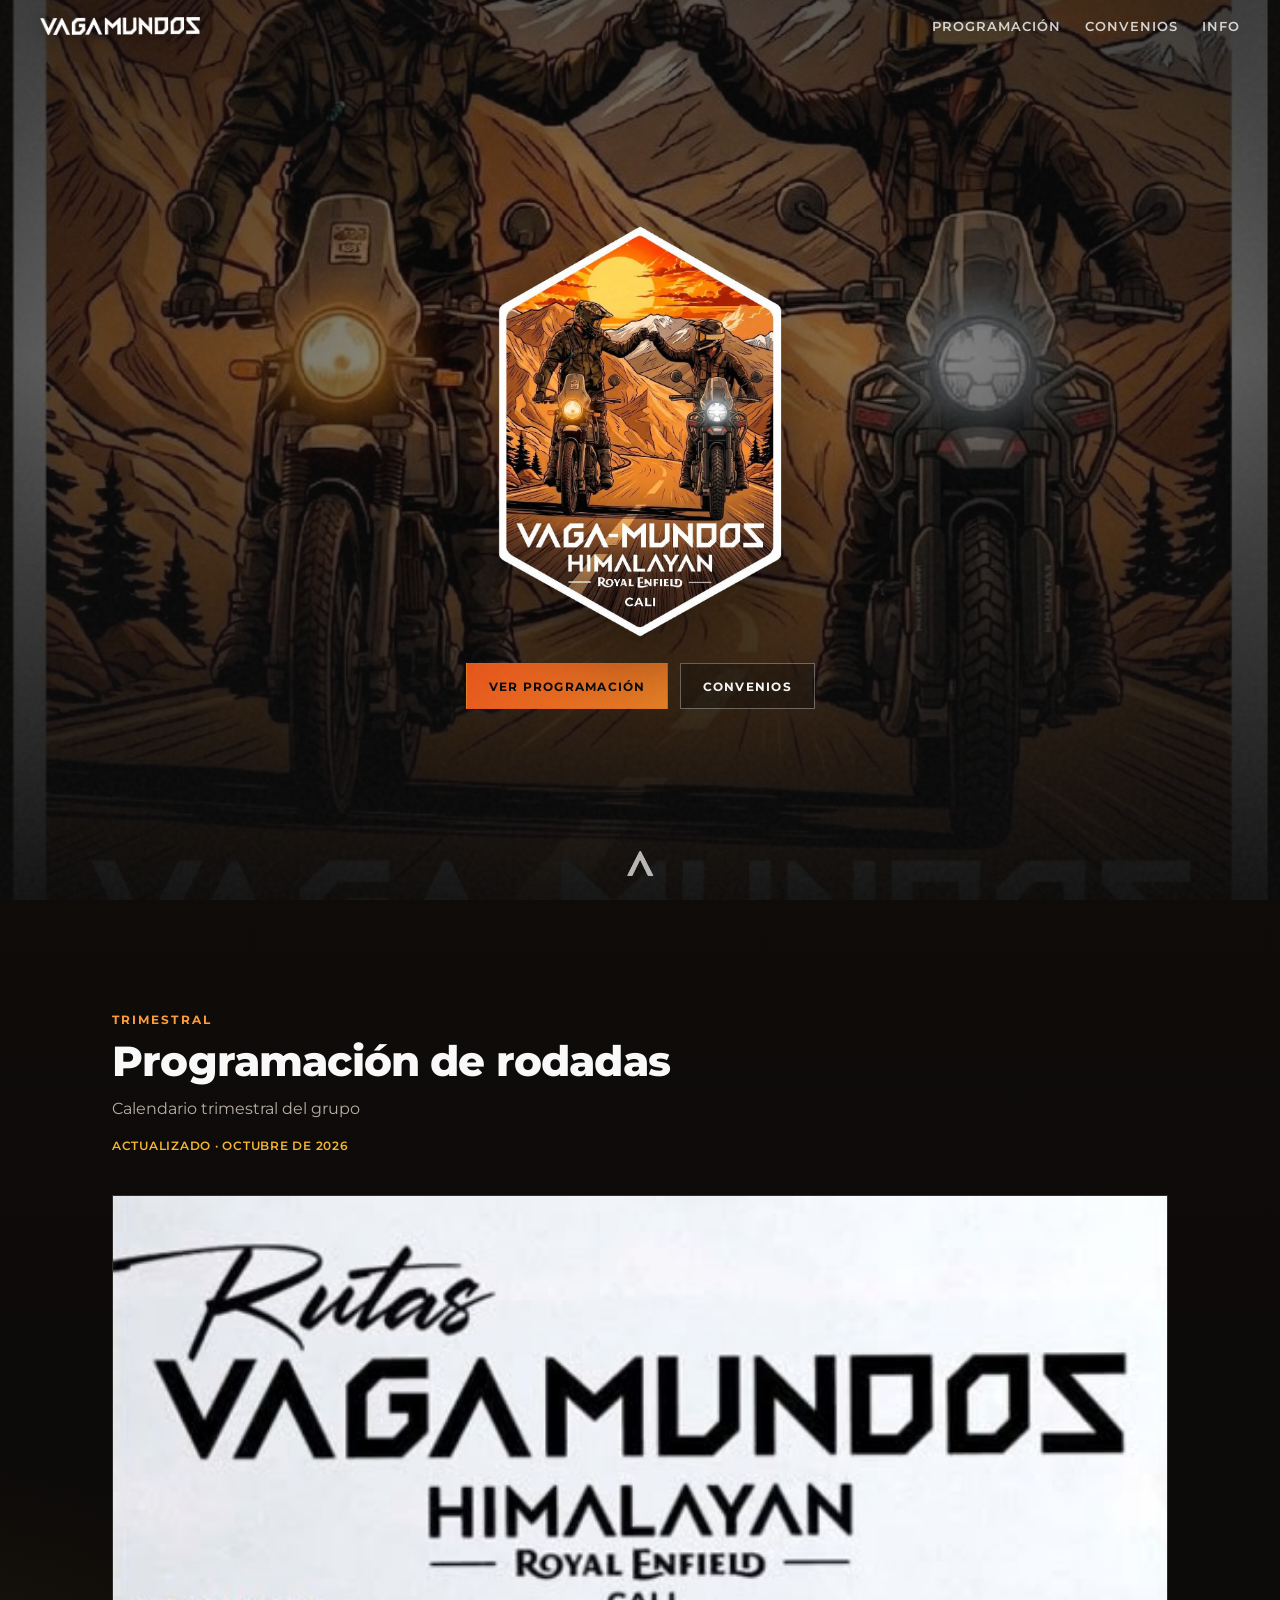
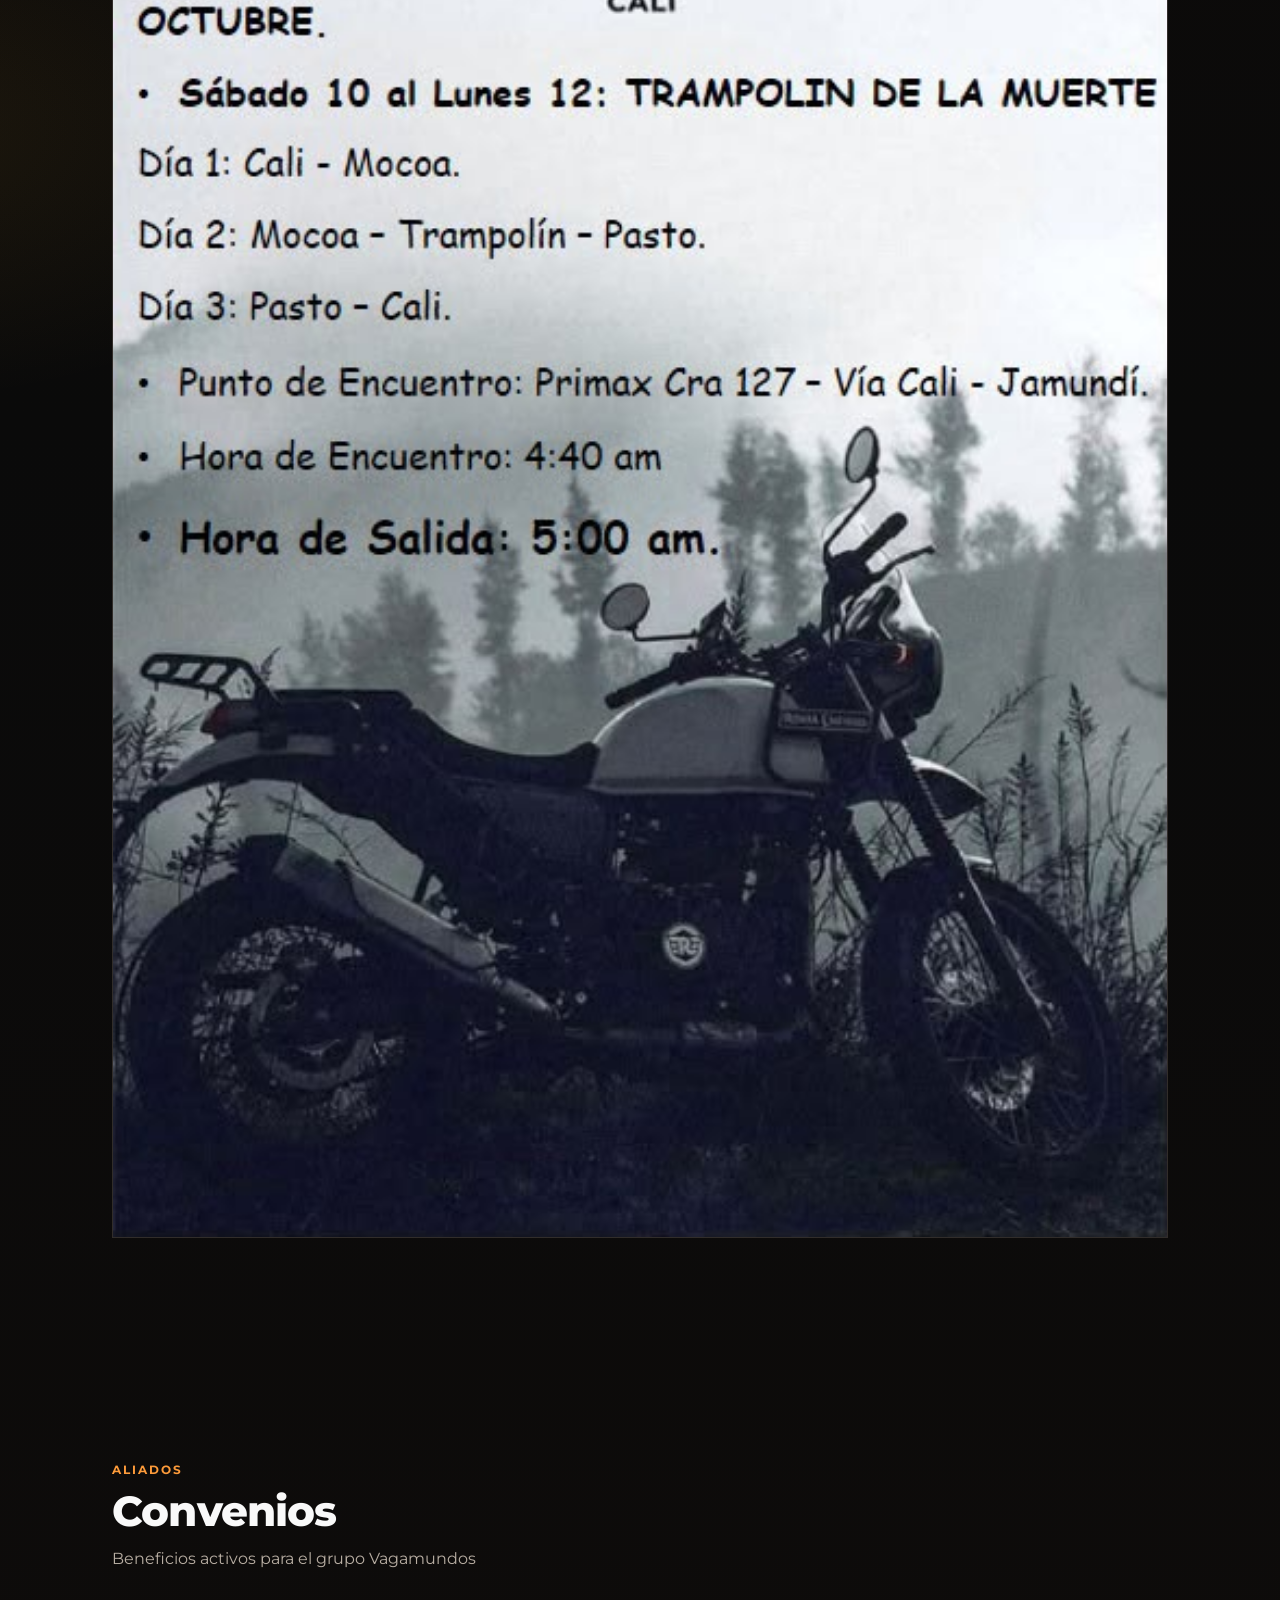
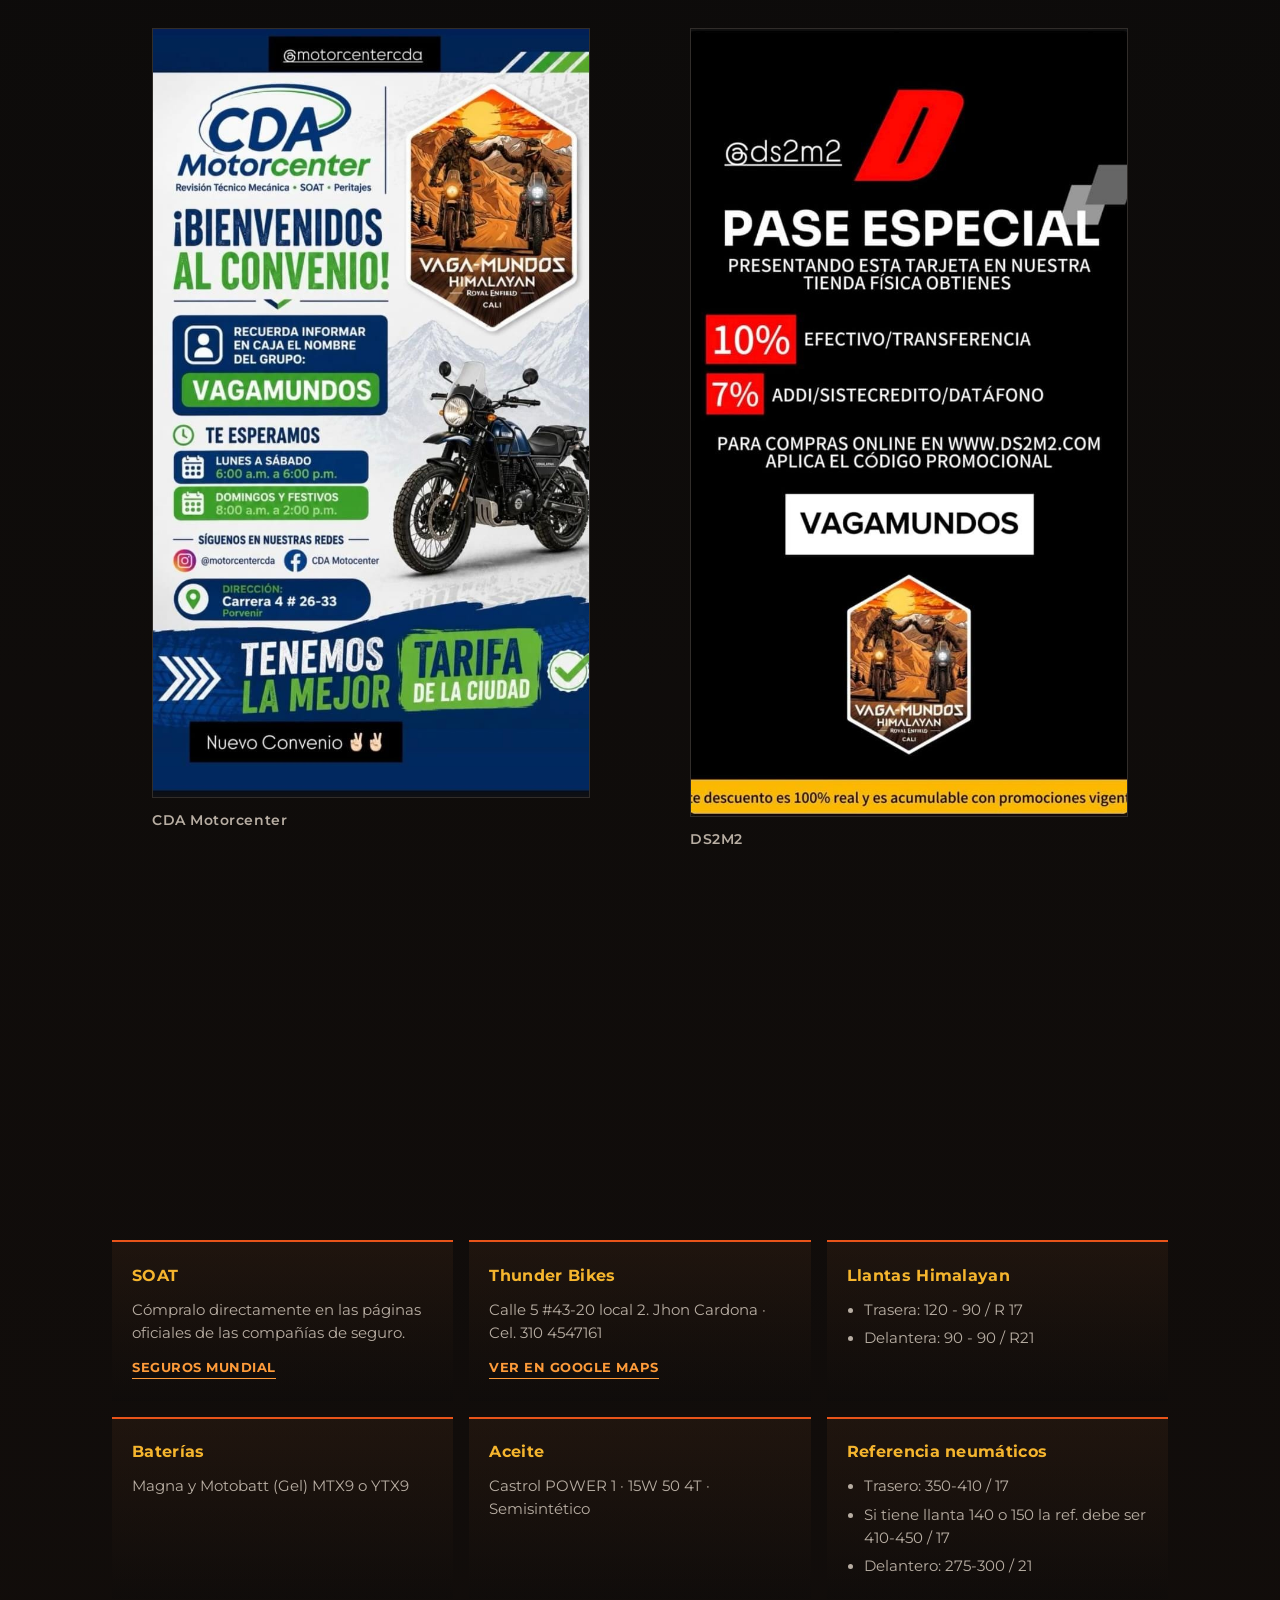
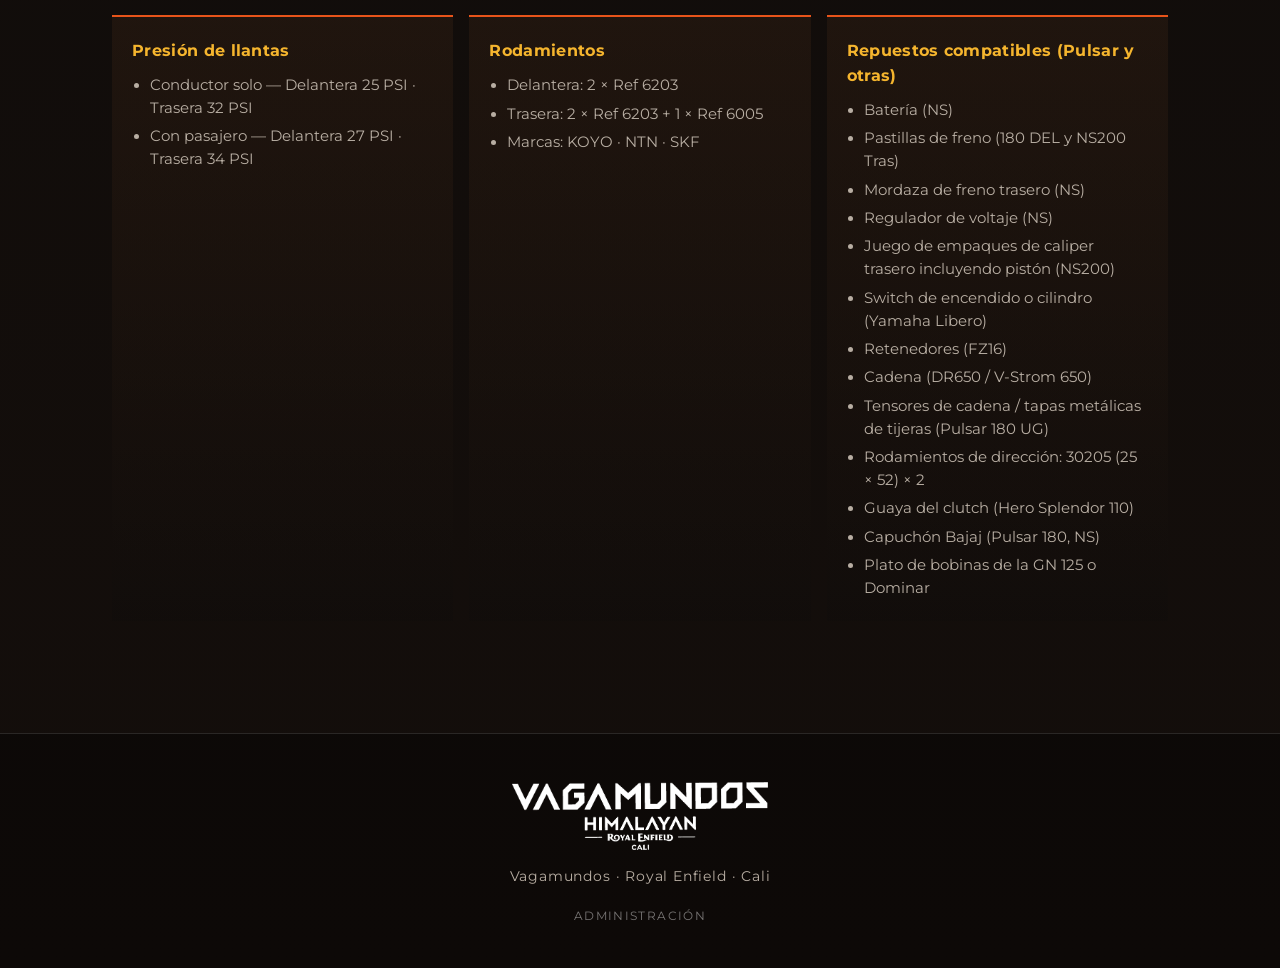
==== index.html @ e80936b9 "Publicar sitio inicial de Vagamundos para GitHub Pages. Incluye programación, convenios, info releva" ====
<!DOCTYPE html>
<html lang="es">
<head>
  <meta charset="UTF-8" />
  <meta name="viewport" content="width=device-width, initial-scale=1" />
  <meta name="description" content="Vagamundos Himalayan — Royal Enfield Cali. Programación de rodadas, convenios e información del grupo." />
  <title>Vagamundos · Himalayan · Royal Enfield Cali</title>
  <link rel="preconnect" href="https://fonts.googleapis.com" />
  <link rel="preconnect" href="https://fonts.gstatic.com" crossorigin />
  <link href="https://fonts.googleapis.com/css2?family=Montserrat:wght@400;500;600;700;800&display=swap" rel="stylesheet" />
  <link rel="stylesheet" href="css/styles.css" />
  <link rel="icon" href="assets/logos/isotipo.png" />
</head>
<body>
  <div class="noise" aria-hidden="true"></div>

  <header class="site-header" id="top">
    <a class="brand-mark" href="#top" aria-label="Vagamundos inicio">
      <img src="assets/logos/wordmark-blanco.png" alt="Vagamundos" class="brand-wordmark" />
    </a>
    <button class="nav-toggle" type="button" aria-expanded="false" aria-controls="site-nav" aria-label="Abrir menú">
      <span></span><span></span>
    </button>
    <nav class="site-nav" id="site-nav" aria-label="Principal">
      <a href="#programacion">Programación</a>
      <a href="#convenios">Convenios</a>
      <a href="#info">Info</a>
    </nav>
  </header>

  <main>
    <section class="hero" aria-label="Portada Vagamundos">
      <div class="hero-media">
        <video class="hero-video" autoplay muted loop playsinline poster="assets/logos/isologo-hexagono.png">
          <source src="assets/media/hero.mp4" type="video/mp4" />
        </video>
        <div class="hero-veil"></div>
      </div>
      <div class="hero-content">
        <img
          class="hero-logo"
          src="assets/logos/isologo-hexagono.png"
          alt="Vaga-Mundos Himalayan Royal Enfield Cali"
        />
        <div class="hero-actions">
          <a class="btn btn-primary" href="#programacion">Ver programación</a>
          <a class="btn btn-ghost" href="#convenios">Convenios</a>
        </div>
      </div>
      <a class="scroll-cue" href="#programacion" aria-label="Ir a programación">
        <img src="assets/logos/isotipo.png" alt="" />
      </a>
    </section>

    <section class="section section-programacion" id="programacion">
      <div class="section-head reveal">
        <p class="eyebrow">Trimestral</p>
        <h2 id="prog-title">Programación de rodadas</h2>
        <p class="section-lead" id="prog-lead">Calendario trimestral del grupo</p>
        <p class="meta" id="prog-updated" hidden></p>
      </div>
      <div class="programacion-gallery reveal" id="programacion-gallery"></div>
    </section>

    <section class="section section-convenios" id="convenios">
      <div class="section-head reveal">
        <p class="eyebrow">Aliados</p>
        <h2>Convenios</h2>
        <p class="section-lead">Beneficios activos para el grupo Vagamundos</p>
      </div>
      <div class="convenios-grid reveal" id="convenios-grid"></div>
    </section>

    <section class="section section-info" id="info">
      <div class="section-head reveal">
        <p class="eyebrow">Himalayan</p>
        <h2 id="info-title">Información relevante</h2>
        <p class="section-lead" id="info-lead">Referencias útiles para Himalayan</p>
      </div>
      <div class="info-grid reveal" id="info-grid"></div>
    </section>
  </main>

  <footer class="site-footer">
    <img src="assets/logos/logo-completo-blanco.png" alt="Vagamundos Himalayan Royal Enfield Cali" class="footer-logo" />
    <p>Vagamundos · Royal Enfield · Cali</p>
    <a class="footer-admin" href="admin.html">Administración</a>
  </footer>

  <div class="lightbox" id="lightbox" hidden>
    <button type="button" class="lightbox-close" aria-label="Cerrar">&times;</button>
    <img src="" alt="" id="lightbox-img" />
  </div>

  <script src="js/content-data.js"></script>
  <script src="js/main.js"></script>
</body>
</html>
---- css/styles.css ----
:root {
  --orange: #e8541a;
  --orange-light: #fd9b3a;
  --gold: #f5b52e;
  --amber: #e78024;
  --red-dark: #a22000;
  --brown: #3b2415;
  --ink: #0a0a0a;
  --paper: #f9f9f9;
  --muted: #b8aea3;
  --line: rgba(249, 249, 249, 0.12);
  --font: "Montserrat", system-ui, sans-serif;
  --ease: cubic-bezier(0.22, 1, 0.36, 1);
}

*,
*::before,
*::after {
  box-sizing: border-box;
}

html {
  scroll-behavior: smooth;
}

body {
  margin: 0;
  font-family: var(--font);
  color: var(--paper);
  background:
    radial-gradient(1200px 600px at 80% -10%, rgba(232, 84, 26, 0.22), transparent 60%),
    radial-gradient(900px 500px at -10% 30%, rgba(245, 181, 46, 0.08), transparent 55%),
    linear-gradient(180deg, #120c09 0%, var(--ink) 35%, #140e0b 100%);
  min-height: 100vh;
  line-height: 1.55;
  overflow-x: hidden;
}

img {
  max-width: 100%;
  display: block;
}

a {
  color: inherit;
  text-decoration: none;
}

.noise {
  pointer-events: none;
  position: fixed;
  inset: 0;
  z-index: 50;
  opacity: 0.04;
  background-image: url("data:image/svg+xml,%3Csvg viewBox='0 0 200 200' xmlns='http://www.w3.org/2000/svg'%3E%3Cfilter id='n'%3E%3CfeTurbulence type='fractalNoise' baseFrequency='0.85' numOctaves='2' stitchTiles='stitch'/%3E%3C/filter%3E%3Crect width='100%25' height='100%25' filter='url(%23n)'/%3E%3C/svg%3E");
}

.site-header {
  position: fixed;
  inset: 0 0 auto;
  z-index: 40;
  display: flex;
  align-items: center;
  justify-content: space-between;
  gap: 1rem;
  padding: 1rem clamp(1rem, 4vw, 2.5rem);
  transition: background 0.35s var(--ease), backdrop-filter 0.35s var(--ease);
}

.site-header.is-scrolled {
  background: rgba(10, 10, 10, 0.82);
  backdrop-filter: blur(12px);
  border-bottom: 1px solid var(--line);
}

.brand-wordmark {
  height: 1.1rem;
  width: auto;
  filter: drop-shadow(0 1px 8px rgba(0, 0, 0, 0.45));
}

.site-nav {
  display: flex;
  gap: 1.5rem;
  font-size: 0.82rem;
  font-weight: 600;
  letter-spacing: 0.08em;
  text-transform: uppercase;
}

.site-nav a {
  position: relative;
  opacity: 0.82;
  transition: opacity 0.2s ease, color 0.2s ease;
}

.site-nav a:hover,
.site-nav a:focus-visible {
  opacity: 1;
  color: var(--orange-light);
}

.nav-toggle {
  display: none;
  width: 2.5rem;
  height: 2.5rem;
  border: 1px solid var(--line);
  background: transparent;
  padding: 0.65rem;
  cursor: pointer;
}

.nav-toggle span {
  display: block;
  height: 2px;
  margin: 5px 0;
  background: var(--paper);
  transition: transform 0.25s var(--ease);
}

.hero {
  position: relative;
  min-height: 100svh;
  display: grid;
  place-items: center;
  overflow: hidden;
}

.hero-media {
  position: absolute;
  inset: 0;
}

.hero-video {
  width: 100%;
  height: 100%;
  object-fit: cover;
  filter: saturate(0.85) contrast(1.05);
}

.hero-veil {
  position: absolute;
  inset: 0;
  background:
    linear-gradient(180deg, rgba(10, 10, 10, 0.55) 0%, rgba(10, 10, 10, 0.35) 40%, rgba(10, 10, 10, 0.92) 100%),
    radial-gradient(circle at 50% 35%, transparent 0%, rgba(10, 10, 10, 0.55) 75%);
}

.hero-content {
  position: relative;
  z-index: 2;
  text-align: center;
  padding: 6rem 1.25rem 4rem;
  max-width: 40rem;
  animation: rise 1s var(--ease) both;
}

.hero-logo {
  width: min(18rem, 72vw);
  margin: 0 auto 1.5rem;
  border-radius: 0;
  filter: drop-shadow(0 18px 40px rgba(0, 0, 0, 0.55));
}

.hero-line {
  margin: 0 auto 1.75rem;
  max-width: 24rem;
  color: var(--muted);
  font-size: clamp(0.95rem, 2.2vw, 1.05rem);
  font-weight: 500;
}

.hero-actions {
  display: flex;
  flex-wrap: wrap;
  gap: 0.75rem;
  justify-content: center;
}

.btn {
  display: inline-flex;
  align-items: center;
  justify-content: center;
  min-height: 2.85rem;
  padding: 0.75rem 1.35rem;
  font-family: inherit;
  font-size: 0.78rem;
  font-weight: 700;
  letter-spacing: 0.1em;
  text-transform: uppercase;
  border: 1px solid transparent;
  cursor: pointer;
  transition: transform 0.2s var(--ease), background 0.2s ease, border-color 0.2s ease, color 0.2s ease;
}

.btn:hover {
  transform: translateY(-2px);
}

.btn-primary {
  background: linear-gradient(135deg, var(--orange) 0%, var(--amber) 100%);
  color: var(--ink);
}

.btn-ghost {
  border-color: rgba(249, 249, 249, 0.35);
  color: var(--paper);
  background: rgba(10, 10, 10, 0.35);
}

.btn-ghost:hover {
  border-color: var(--orange-light);
  color: var(--orange-light);
}

.scroll-cue {
  position: absolute;
  bottom: 1.5rem;
  left: 50%;
  z-index: 2;
  transform: translateX(-50%);
  width: 1.6rem;
  opacity: 0.7;
  animation: bob 2.2s ease-in-out infinite;
}

.scroll-cue img {
  width: 100%;
  filter: brightness(0) invert(1);
}

.section {
  padding: clamp(4rem, 10vw, 7rem) clamp(1rem, 5vw, 3rem);
  max-width: 72rem;
  margin: 0 auto;
}

.section-head {
  max-width: 36rem;
  margin-bottom: 2.5rem;
}

.eyebrow {
  margin: 0 0 0.6rem;
  color: var(--orange-light);
  font-size: 0.72rem;
  font-weight: 700;
  letter-spacing: 0.18em;
  text-transform: uppercase;
}

.section h2 {
  margin: 0 0 0.75rem;
  font-size: clamp(1.8rem, 4vw, 2.6rem);
  font-weight: 800;
  letter-spacing: -0.02em;
  line-height: 1.1;
}

.section-lead {
  margin: 0;
  color: var(--muted);
  font-size: 1rem;
}

.meta {
  margin: 0.85rem 0 0;
  color: var(--gold);
  font-size: 0.78rem;
  font-weight: 600;
  letter-spacing: 0.06em;
  text-transform: uppercase;
}

.programacion-gallery {
  display: grid;
  gap: 1.25rem;
}

.programacion-gallery.has-two {
  grid-template-columns: repeat(2, minmax(0, 1fr));
}

.prog-shot,
.convenio-shot {
  width: 100%;
  cursor: zoom-in;
  border: 1px solid var(--line);
  background: #15100d;
  transition: transform 0.35s var(--ease), border-color 0.25s ease;
}

.prog-shot:hover,
.convenio-shot:hover {
  transform: translateY(-4px);
  border-color: rgba(232, 84, 26, 0.45);
}

.convenios-grid {
  display: grid;
  grid-template-columns: repeat(auto-fit, minmax(16rem, 1fr));
  gap: 1.25rem;
}

.convenio-item figcaption {
  margin-top: 0.75rem;
  font-size: 0.85rem;
  font-weight: 600;
  letter-spacing: 0.04em;
  color: var(--muted);
}

.info-grid {
  display: grid;
  grid-template-columns: repeat(auto-fit, minmax(17rem, 1fr));
  gap: 1rem;
}

.info-block {
  padding: 1.35rem 1.25rem;
  border-top: 2px solid var(--orange);
  background: linear-gradient(180deg, rgba(59, 36, 21, 0.35), rgba(10, 10, 10, 0.2));
}

.info-block h3 {
  margin: 0 0 0.65rem;
  font-size: 1rem;
  font-weight: 700;
  letter-spacing: 0.02em;
  color: var(--gold);
}

.info-block p,
.info-block li {
  margin: 0;
  color: var(--muted);
  font-size: 0.92rem;
}

.info-block ul {
  margin: 0;
  padding-left: 1.1rem;
  display: grid;
  gap: 0.35rem;
}

.info-block .links {
  display: flex;
  flex-wrap: wrap;
  gap: 0.5rem;
  margin-top: 0.85rem;
}

.info-block .links a {
  color: var(--orange-light);
  font-size: 0.8rem;
  font-weight: 700;
  letter-spacing: 0.04em;
  text-transform: uppercase;
  border-bottom: 1px solid currentColor;
}

.site-footer {
  padding: 3rem 1.25rem 2.5rem;
  text-align: center;
  border-top: 1px solid var(--line);
  background: rgba(0, 0, 0, 0.35);
}

.footer-logo {
  width: min(16rem, 80vw);
  margin: 0 auto 1rem;
}

.site-footer p {
  margin: 0 0 1rem;
  color: var(--muted);
  font-size: 0.85rem;
  letter-spacing: 0.06em;
}

.footer-admin {
  font-size: 0.72rem;
  letter-spacing: 0.12em;
  text-transform: uppercase;
  color: rgba(249, 249, 249, 0.45);
}

.footer-admin:hover {
  color: var(--orange-light);
}

.lightbox {
  position: fixed;
  inset: 0;
  z-index: 60;
  display: grid;
  place-items: center;
  padding: 1.5rem;
  background: rgba(0, 0, 0, 0.9);
}

.lightbox[hidden] {
  display: none;
}

.lightbox img {
  max-height: 90vh;
  max-width: min(96vw, 1100px);
  object-fit: contain;
}

.lightbox-close {
  position: absolute;
  top: 1rem;
  right: 1rem;
  width: 2.75rem;
  height: 2.75rem;
  border: 1px solid var(--line);
  background: transparent;
  color: var(--paper);
  font-size: 1.75rem;
  cursor: pointer;
}

.reveal {
  opacity: 0;
  transform: translateY(28px);
  transition: opacity 0.7s var(--ease), transform 0.7s var(--ease);
}

.reveal.is-visible {
  opacity: 1;
  transform: none;
}

.empty-state {
  padding: 2rem;
  border: 1px dashed var(--line);
  color: var(--muted);
  text-align: center;
}

@keyframes rise {
  from {
    opacity: 0;
    transform: translateY(24px) scale(0.98);
  }
  to {
    opacity: 1;
    transform: none;
  }
}

@keyframes bob {
  0%,
  100% {
    transform: translateX(-50%) translateY(0);
  }
  50% {
    transform: translateX(-50%) translateY(8px);
  }
}

@media (max-width: 760px) {
  .nav-toggle {
    display: block;
  }

  .site-nav {
    position: absolute;
    top: 100%;
    right: 1rem;
    left: 1rem;
    display: none;
    flex-direction: column;
    gap: 0;
    padding: 0.5rem;
    background: rgba(10, 10, 10, 0.95);
    border: 1px solid var(--line);
  }

  .site-nav.is-open {
    display: flex;
  }

  .site-nav a {
    padding: 0.9rem 1rem;
  }

  .programacion-gallery.has-two {
    grid-template-columns: 1fr;
  }
}

@media (prefers-reduced-motion: reduce) {
  html {
    scroll-behavior: auto;
  }

  .reveal,
  .hero-content,
  .scroll-cue,
  .prog-shot,
  .convenio-shot,
  .btn {
    animation: none !important;
    transition: none !important;
  }
}
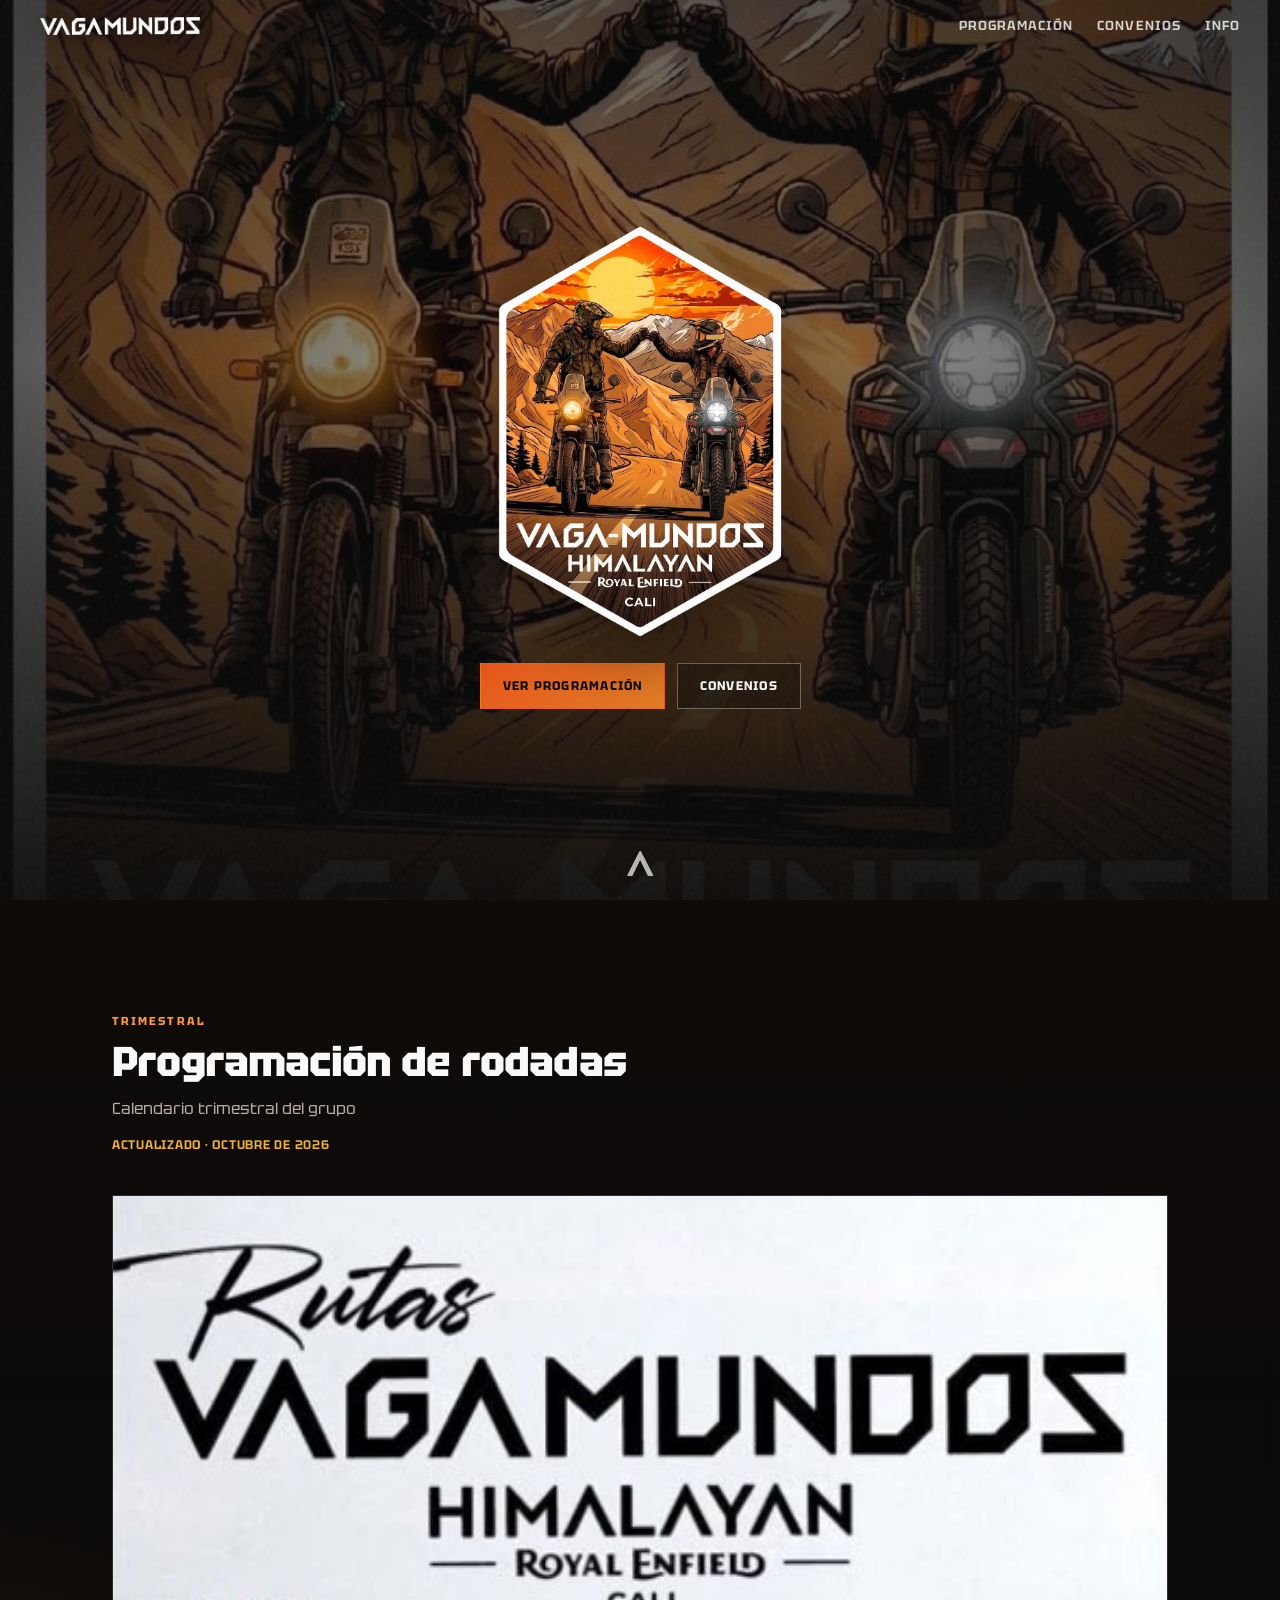
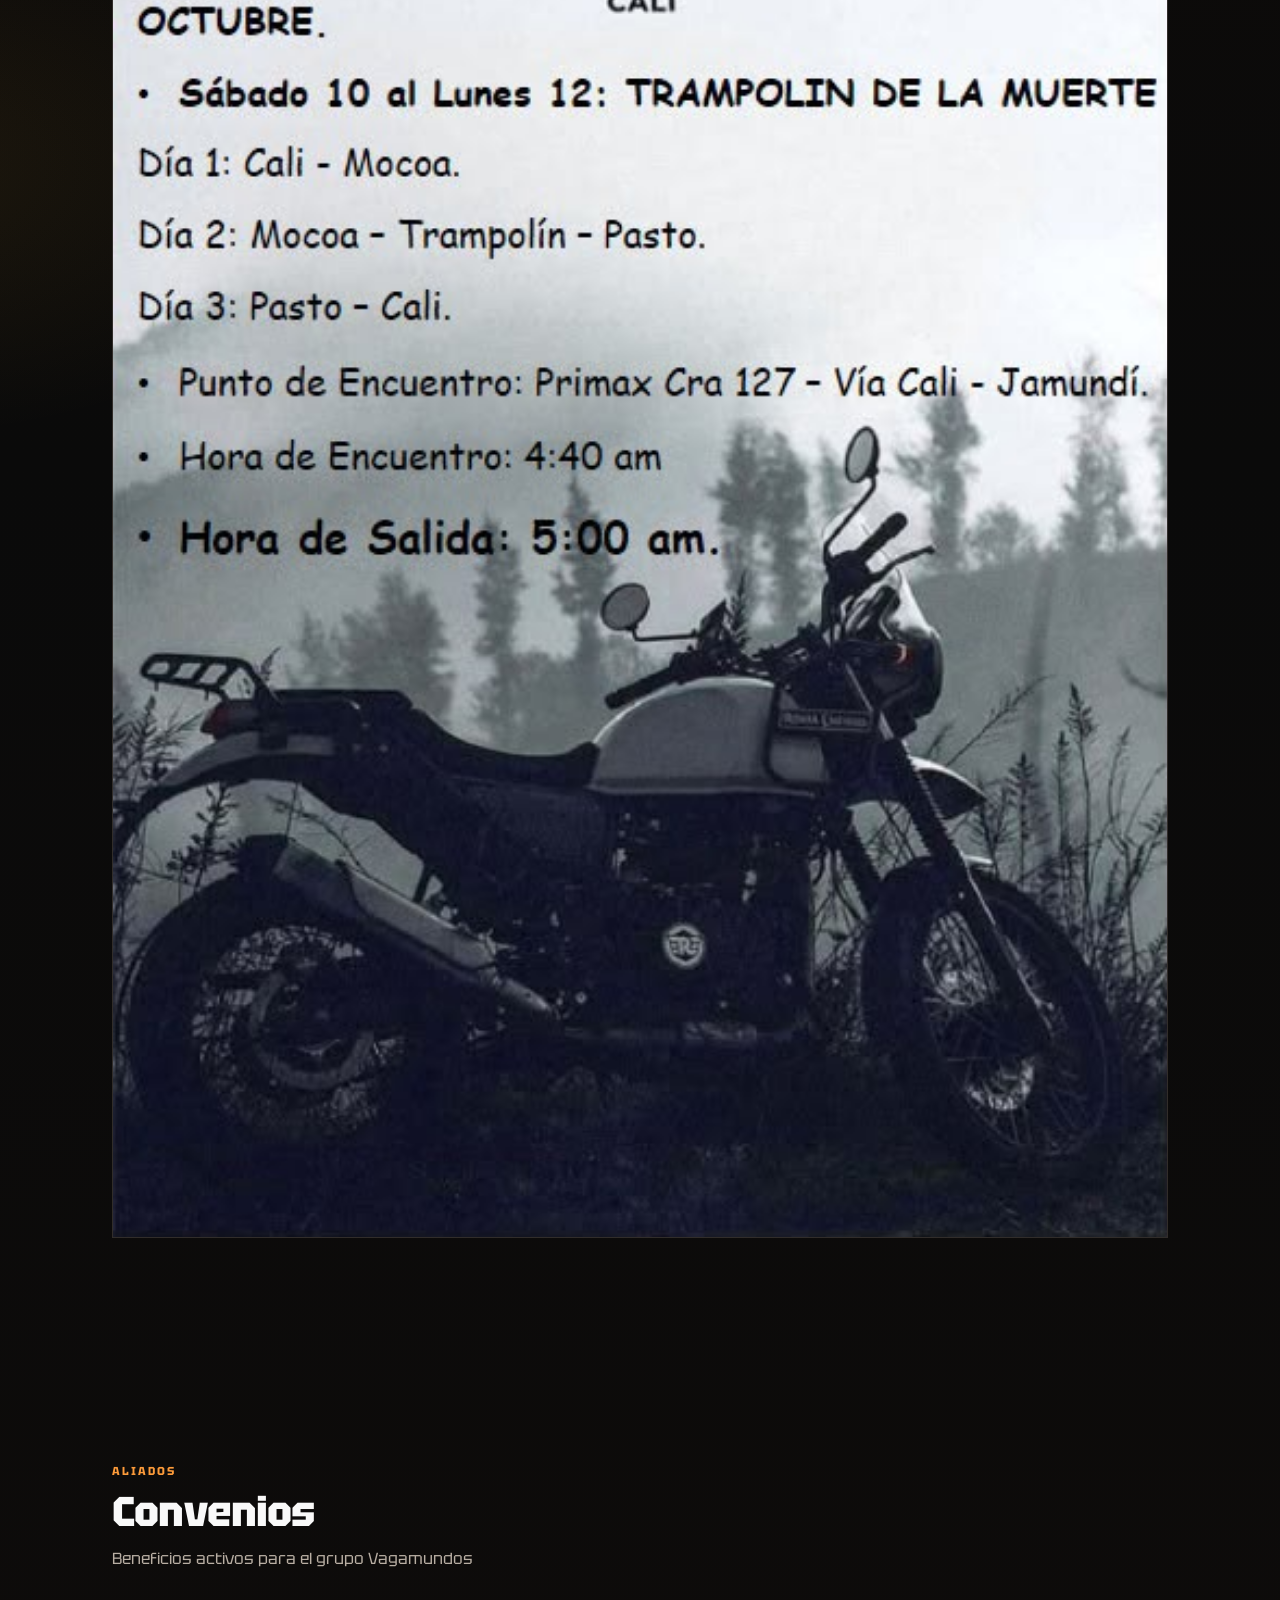
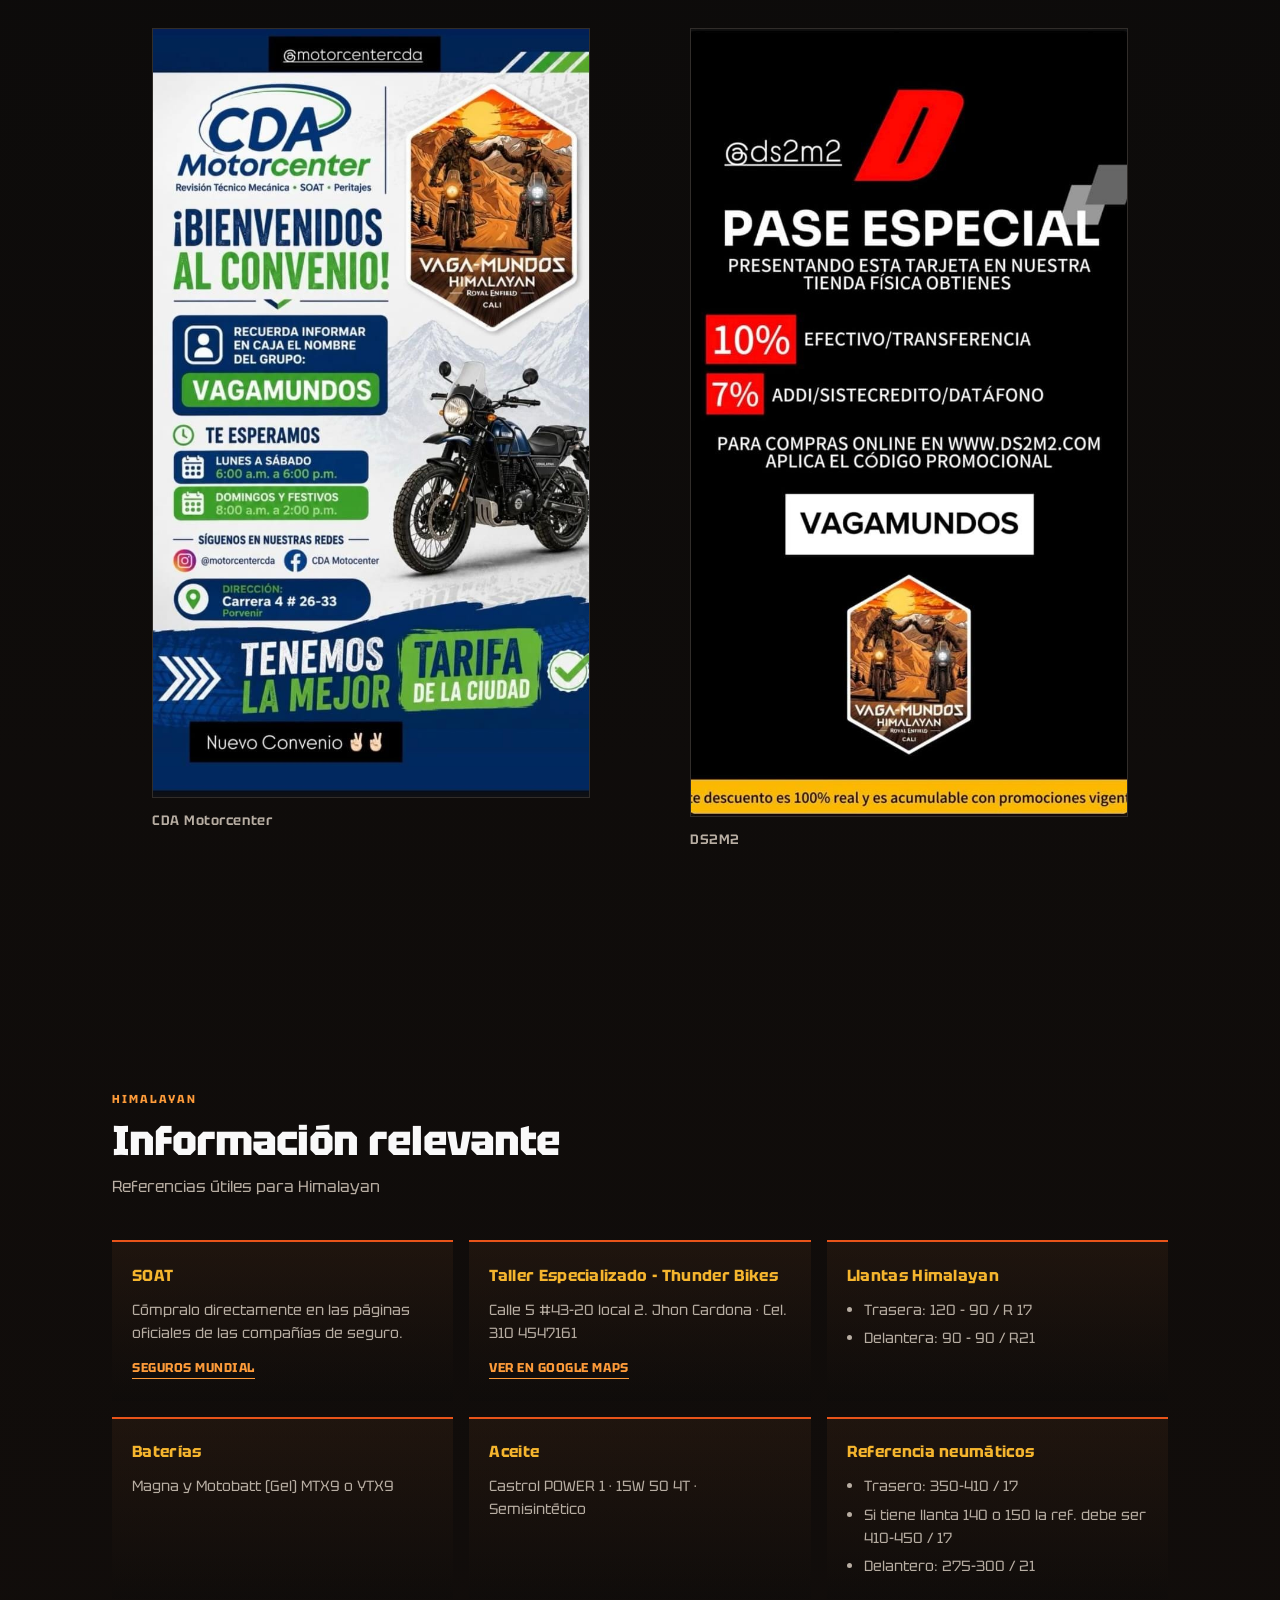
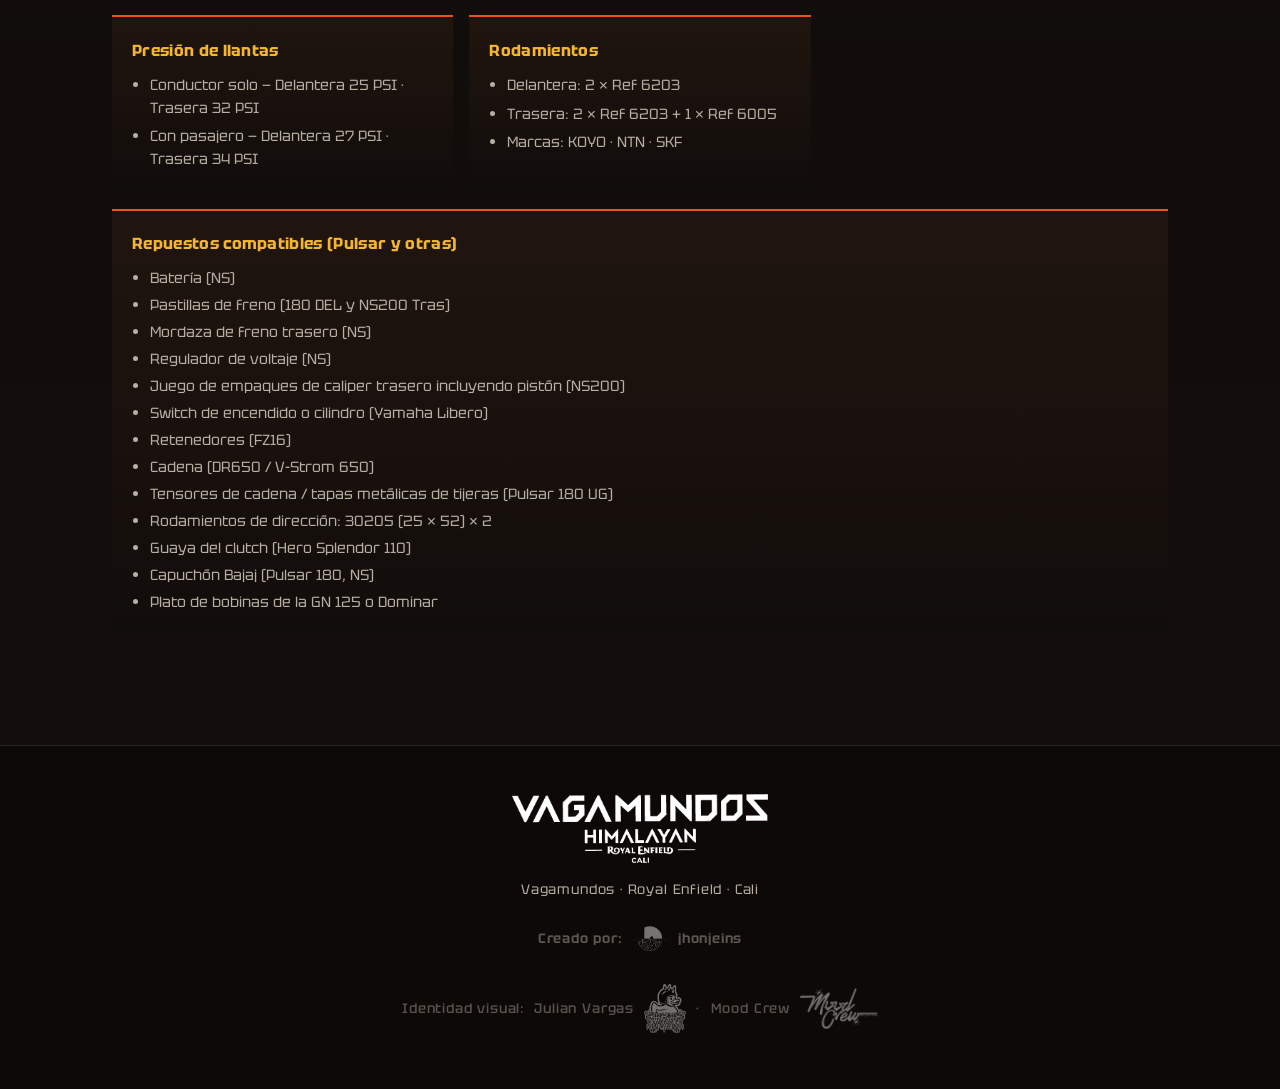
==== commit 599051e4: "mejoras" ====
--- a/index.html
+++ b/index.html
@@ -7,7 +7,7 @@
   <title>Vagamundos · Himalayan · Royal Enfield Cali</title>
   <link rel="preconnect" href="https://fonts.googleapis.com" />
   <link rel="preconnect" href="https://fonts.gstatic.com" crossorigin />
-  <link href="https://fonts.googleapis.com/css2?family=Montserrat:wght@400;500;600;700;800&display=swap" rel="stylesheet" />
+  <link href="https://fonts.googleapis.com/css2?family=Tektur:wght@400;500;600;700;800;900&display=swap" rel="stylesheet" />
   <link rel="stylesheet" href="css/styles.css" />
   <link rel="icon" href="assets/logos/isotipo.png" />
 </head>
@@ -84,7 +84,21 @@
   <footer class="site-footer">
     <img src="assets/logos/logo-completo-blanco.png" alt="Vagamundos Himalayan Royal Enfield Cali" class="footer-logo" />
     <p>Vagamundos · Royal Enfield · Cali</p>
-    <a class="footer-admin" href="admin.html">Administración</a>
+    <div class="footer-credits">
+      <p class="site-credit">
+        <span>Creado por:</span>
+        <img src="assets/logos/logo.png" alt="" class="credit-logo" />
+        <span>jhonjeins</span>
+      </p>
+      <p class="site-credit site-credit-brand">
+        <span>Identidad visual:</span>
+        <span>Julian Vargas</span>
+        <img src="assets/logos/julian-vargas.png" alt="" class="credit-logo-julian" />
+        <span>·</span>
+        <span>Mood Crew</span>
+        <img src="assets/logos/mood-crew.png" alt="" class="credit-logo-mood" />
+      </p>
+    </div>
   </footer>
 
   <div class="lightbox" id="lightbox" hidden>
--- a/css/styles.css
+++ b/css/styles.css
@@ -9,7 +9,7 @@
   --paper: #f9f9f9;
   --muted: #b8aea3;
   --line: rgba(249, 249, 249, 0.12);
-  --font: "Montserrat", system-ui, sans-serif;
+  --font: "Tektur", system-ui, sans-serif;
   --ease: cubic-bezier(0.22, 1, 0.36, 1);
 }
 
@@ -312,14 +312,37 @@
 
 .info-grid {
   display: grid;
-  grid-template-columns: repeat(auto-fit, minmax(17rem, 1fr));
+  grid-template-columns: repeat(3, minmax(0, 1fr));
   gap: 1rem;
 }
 
 .info-block {
+  min-width: 0;
   padding: 1.35rem 1.25rem;
   border-top: 2px solid var(--orange);
   background: linear-gradient(180deg, rgba(59, 36, 21, 0.35), rgba(10, 10, 10, 0.2));
+  overflow: hidden;
+}
+
+.info-block-wide {
+  grid-column: 1 / -1;
+}
+
+.info-block-wide ul {
+  display: block;
+  columns: 3;
+  column-gap: 2.75rem;
+  padding-left: 1.15rem;
+  gap: 0;
+}
+
+.info-block-wide li {
+  break-inside: avoid;
+  margin: 0 0 0.7rem;
+  padding-right: 0.75rem;
+  line-height: 1.45;
+  overflow-wrap: break-word;
+  word-break: break-word;
 }
 
 .info-block h3 {
@@ -342,6 +365,7 @@
   padding-left: 1.1rem;
   display: grid;
   gap: 0.35rem;
+  list-style-position: outside;
 }
 
 .info-block .links {
@@ -379,15 +403,67 @@
   letter-spacing: 0.06em;
 }
 
-.footer-admin {
-  font-size: 0.72rem;
-  letter-spacing: 0.12em;
-  text-transform: uppercase;
-  color: rgba(249, 249, 249, 0.45);
-}
-
-.footer-admin:hover {
-  color: var(--orange-light);
+.footer-credits {
+  display: grid;
+  gap: 0.75rem;
+  margin-top: 1.35rem;
+  justify-items: center;
+}
+
+.site-credit {
+  display: inline-flex;
+  align-items: center;
+  justify-content: center;
+  gap: 0.65rem;
+  margin: 0;
+  white-space: nowrap;
+  opacity: 0.48;
+  color: var(--muted);
+  font-size: 0.88rem;
+  font-weight: 600;
+  letter-spacing: 0.04em;
+  transition: opacity 0.25s ease;
+}
+
+.site-credit-brand {
+  flex-wrap: wrap;
+  white-space: normal;
+  text-align: center;
+  font-weight: 500;
+  font-size: 0.84rem;
+  opacity: 0.45;
+  row-gap: 0.35rem;
+}
+
+.site-credit:hover,
+.site-credit-brand:hover {
+  opacity: 0.78;
+}
+
+.credit-logo {
+  width: 2.15rem;
+  height: 2.15rem;
+  flex-shrink: 0;
+  object-fit: contain;
+  filter: invert(1) grayscale(1) brightness(0.9);
+}
+
+.credit-logo-julian {
+  height: 3.1rem;
+  width: auto;
+  max-width: 5rem;
+  flex-shrink: 0;
+  object-fit: contain;
+  opacity: 0.92;
+}
+
+.credit-logo-mood {
+  height: 2.55rem;
+  width: auto;
+  max-width: 11rem;
+  flex-shrink: 0;
+  object-fit: contain;
+  opacity: 0.95;
 }
 
 .lightbox {
@@ -462,6 +538,17 @@
   }
 }
 
+@media (max-width: 900px) {
+  .info-grid {
+    grid-template-columns: repeat(2, minmax(0, 1fr));
+  }
+
+  .info-block-wide ul {
+    columns: 2;
+    column-gap: 2rem;
+  }
+}
+
 @media (max-width: 760px) {
   .nav-toggle {
     display: block;
@@ -491,6 +578,15 @@
   .programacion-gallery.has-two {
     grid-template-columns: 1fr;
   }
+
+  .info-grid {
+    grid-template-columns: 1fr;
+  }
+
+  .info-block-wide ul {
+    columns: 1;
+    column-gap: 0;
+  }
 }
 
 @media (prefers-reduced-motion: reduce) {
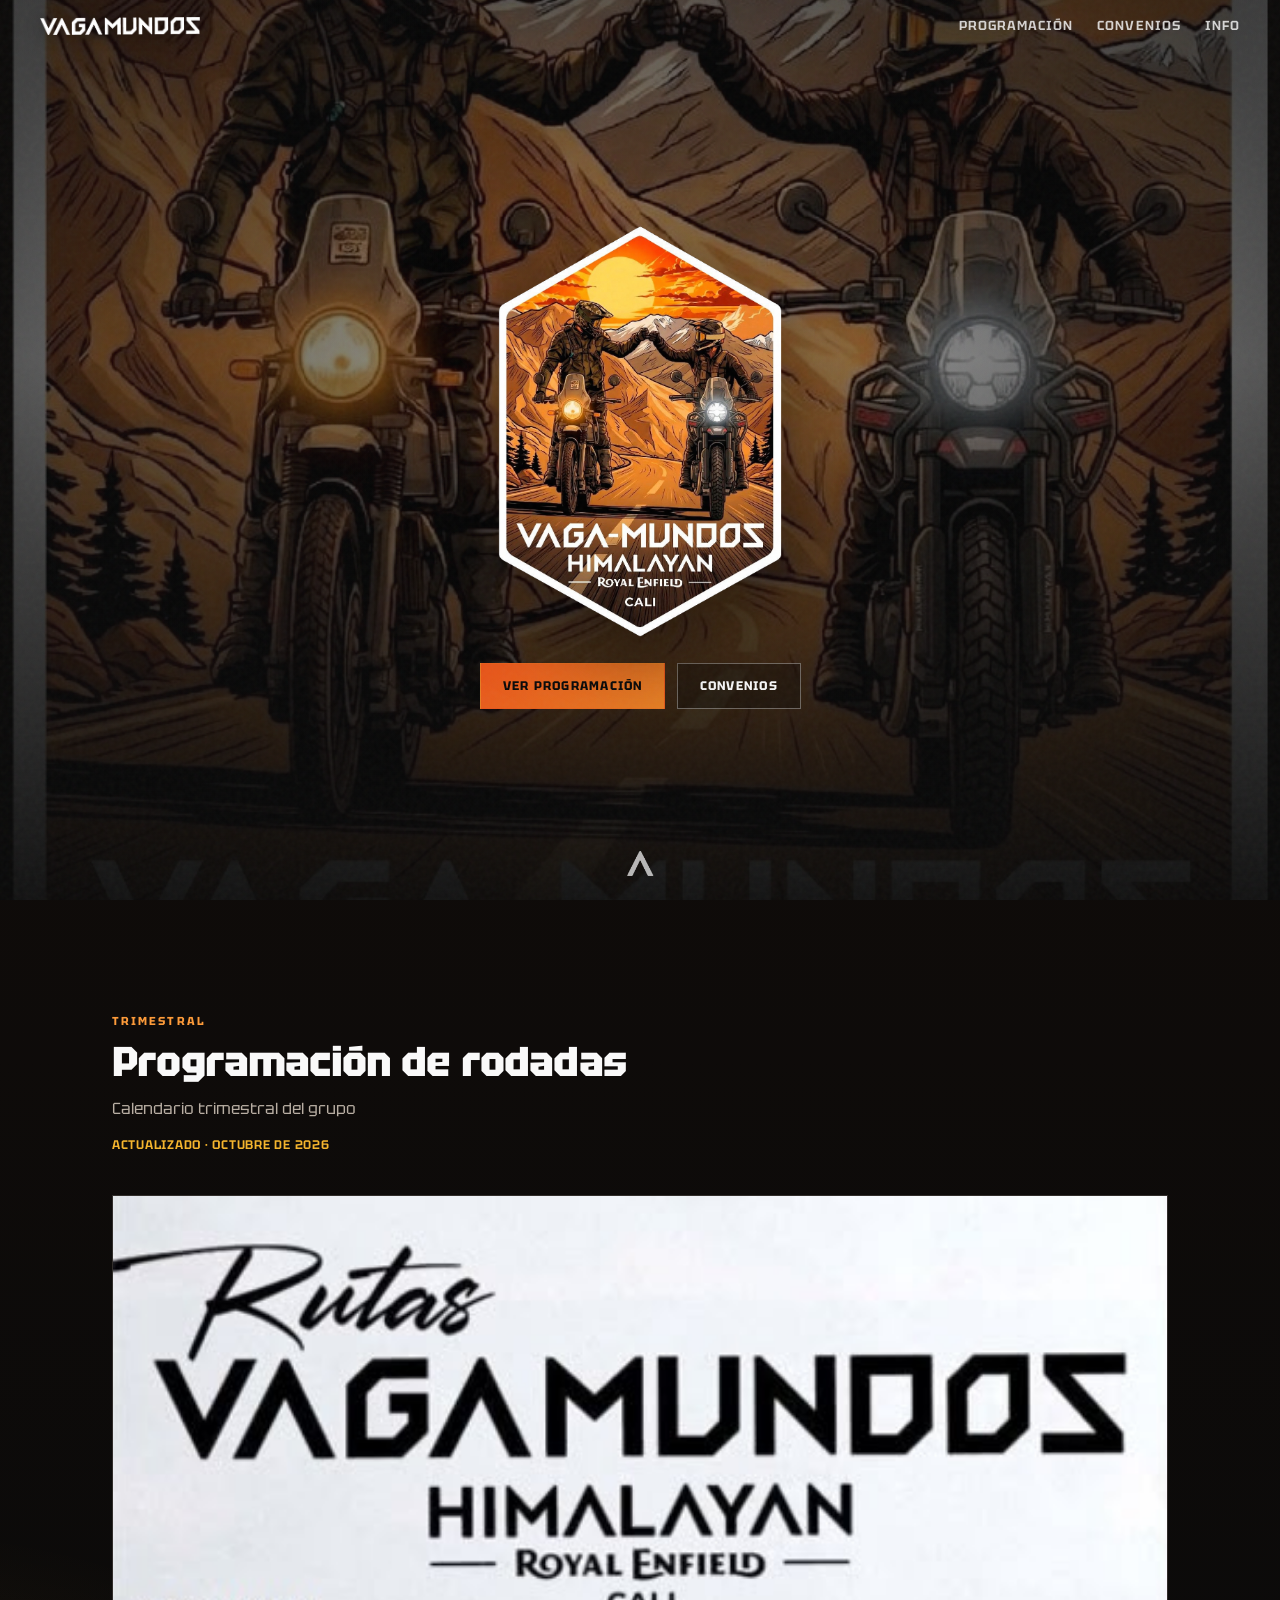
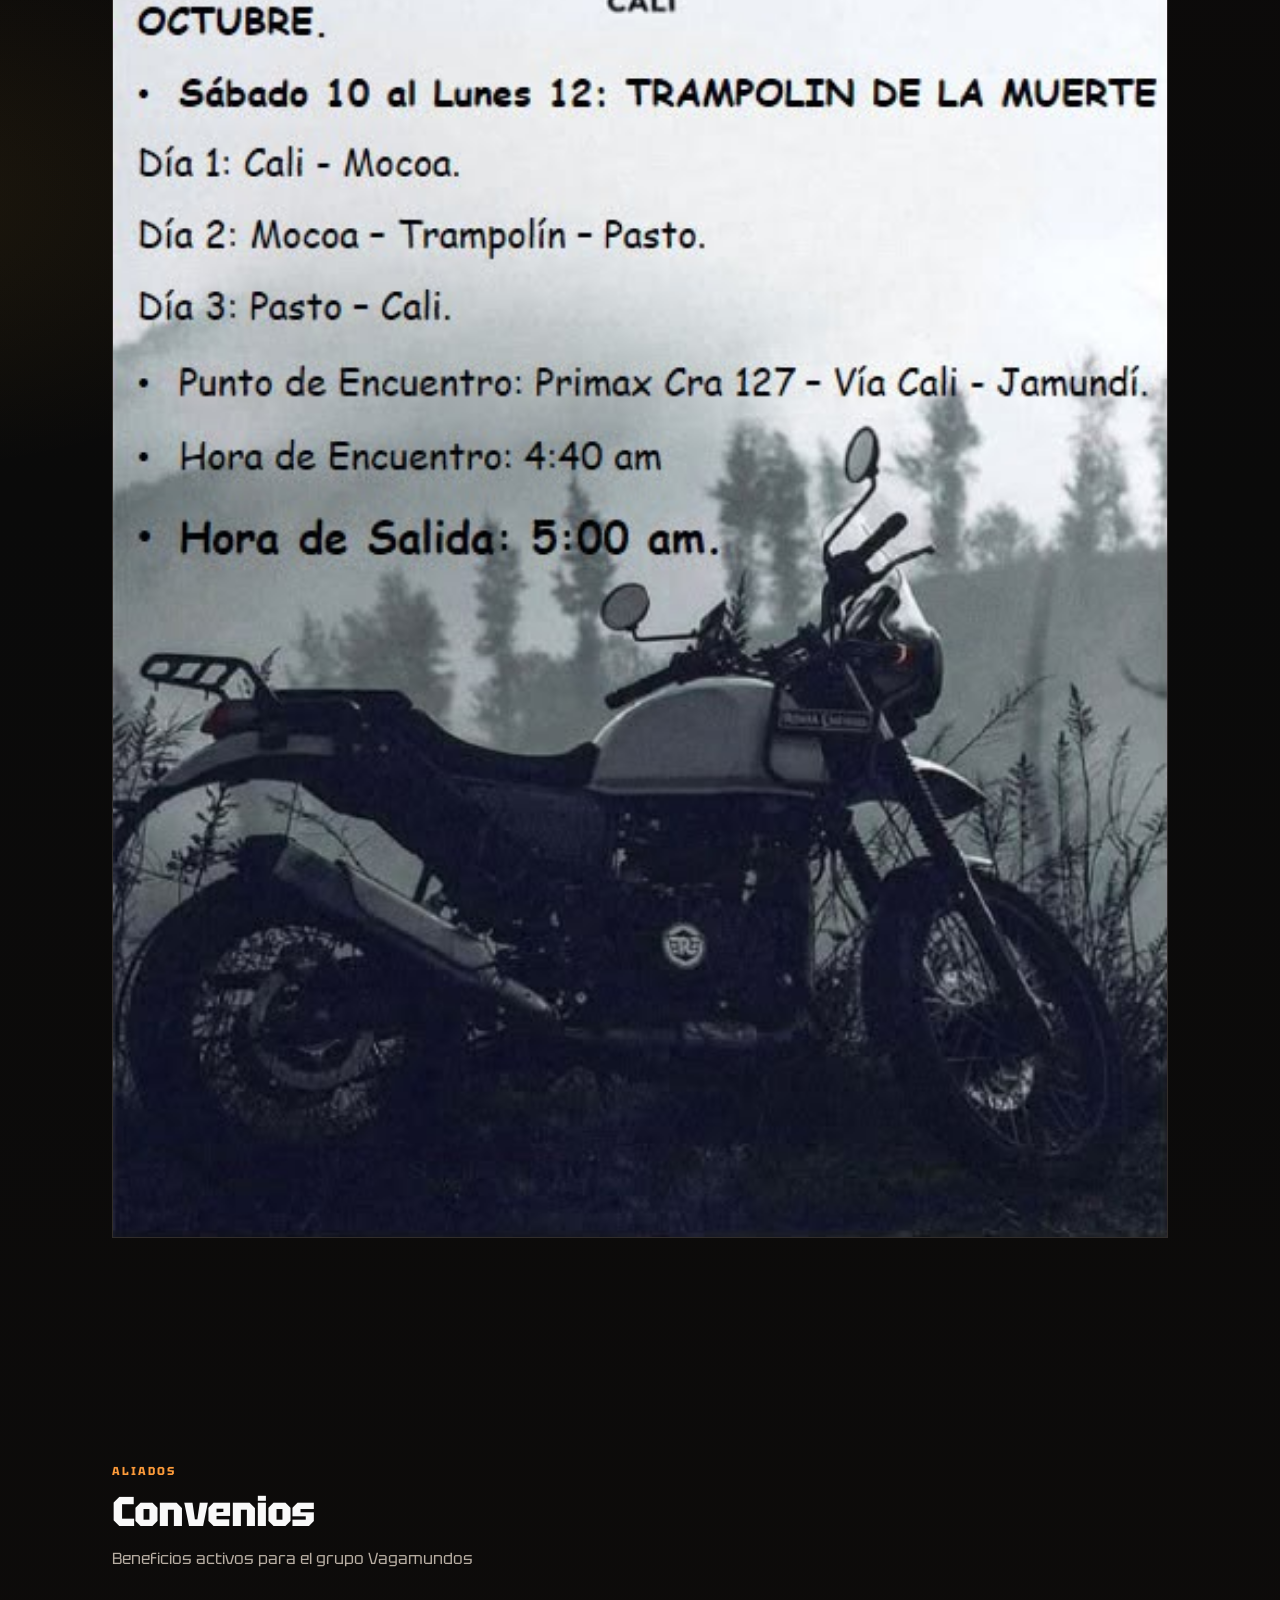
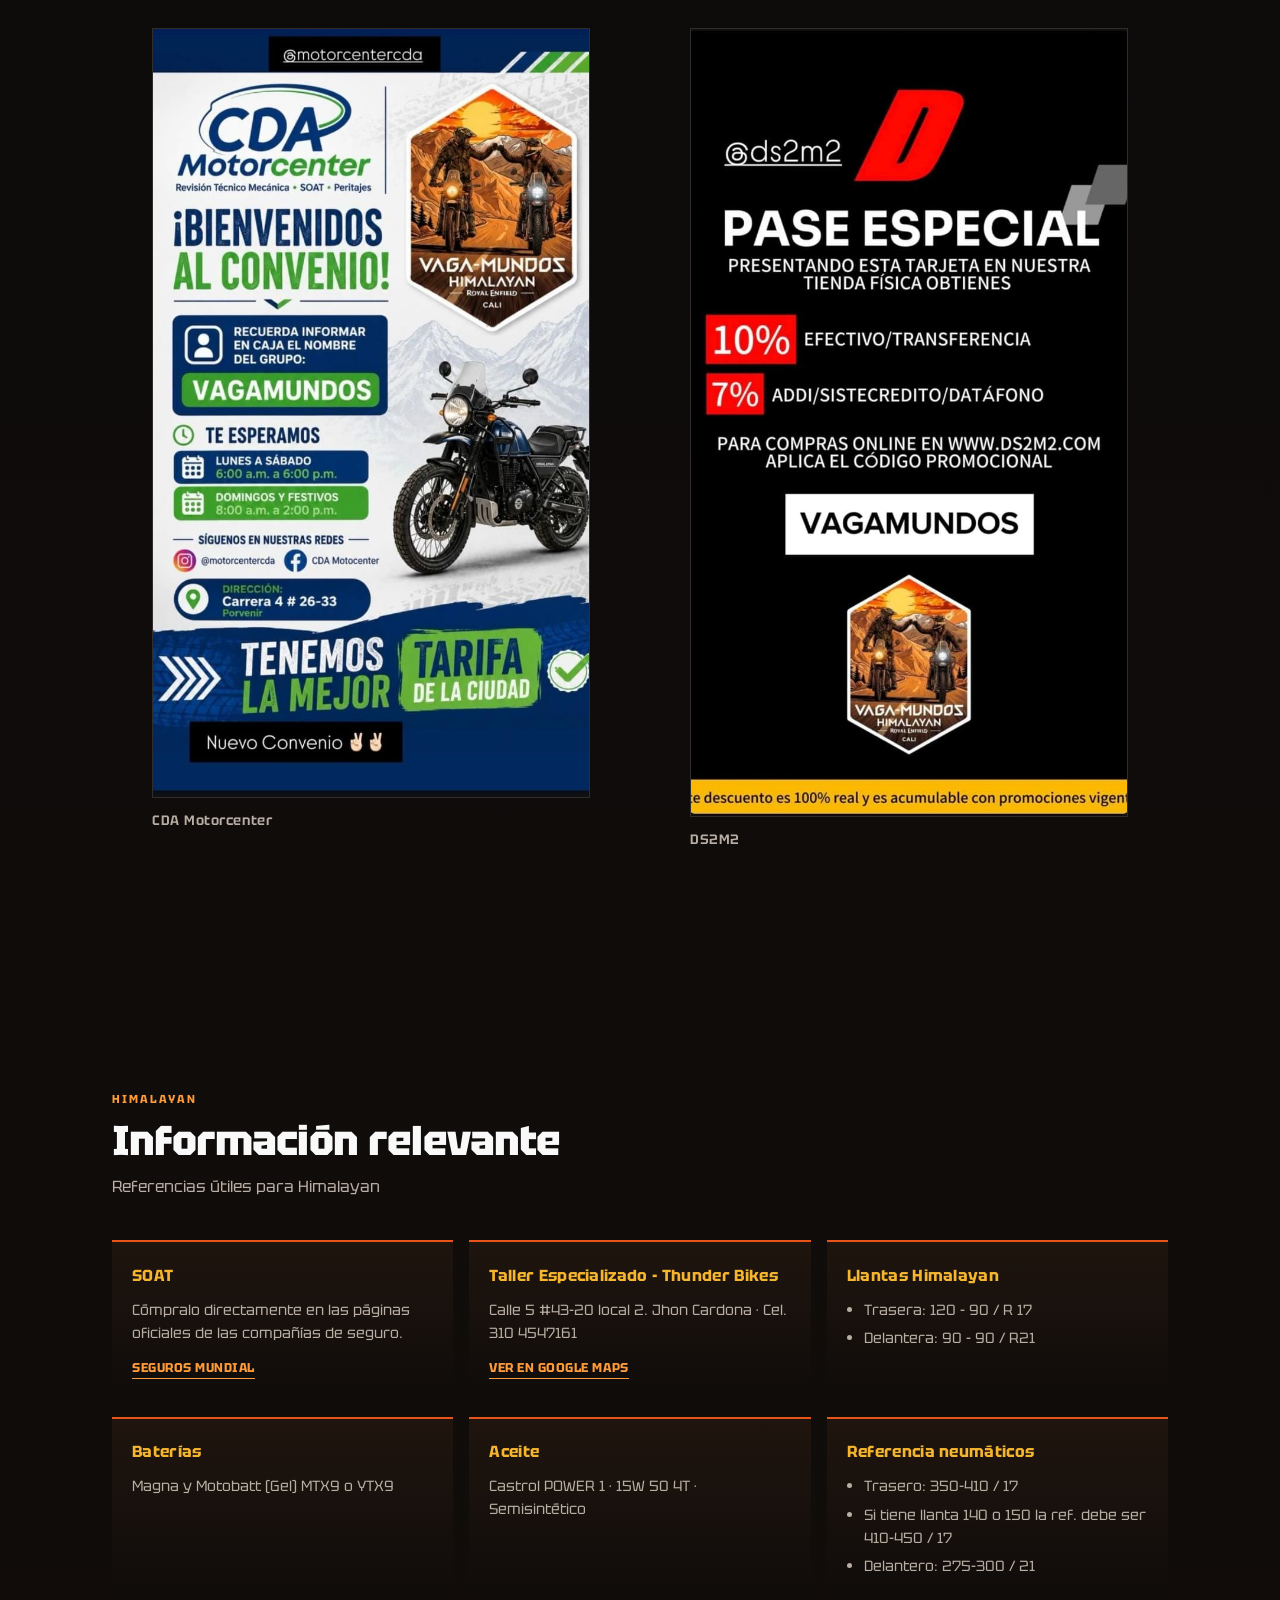
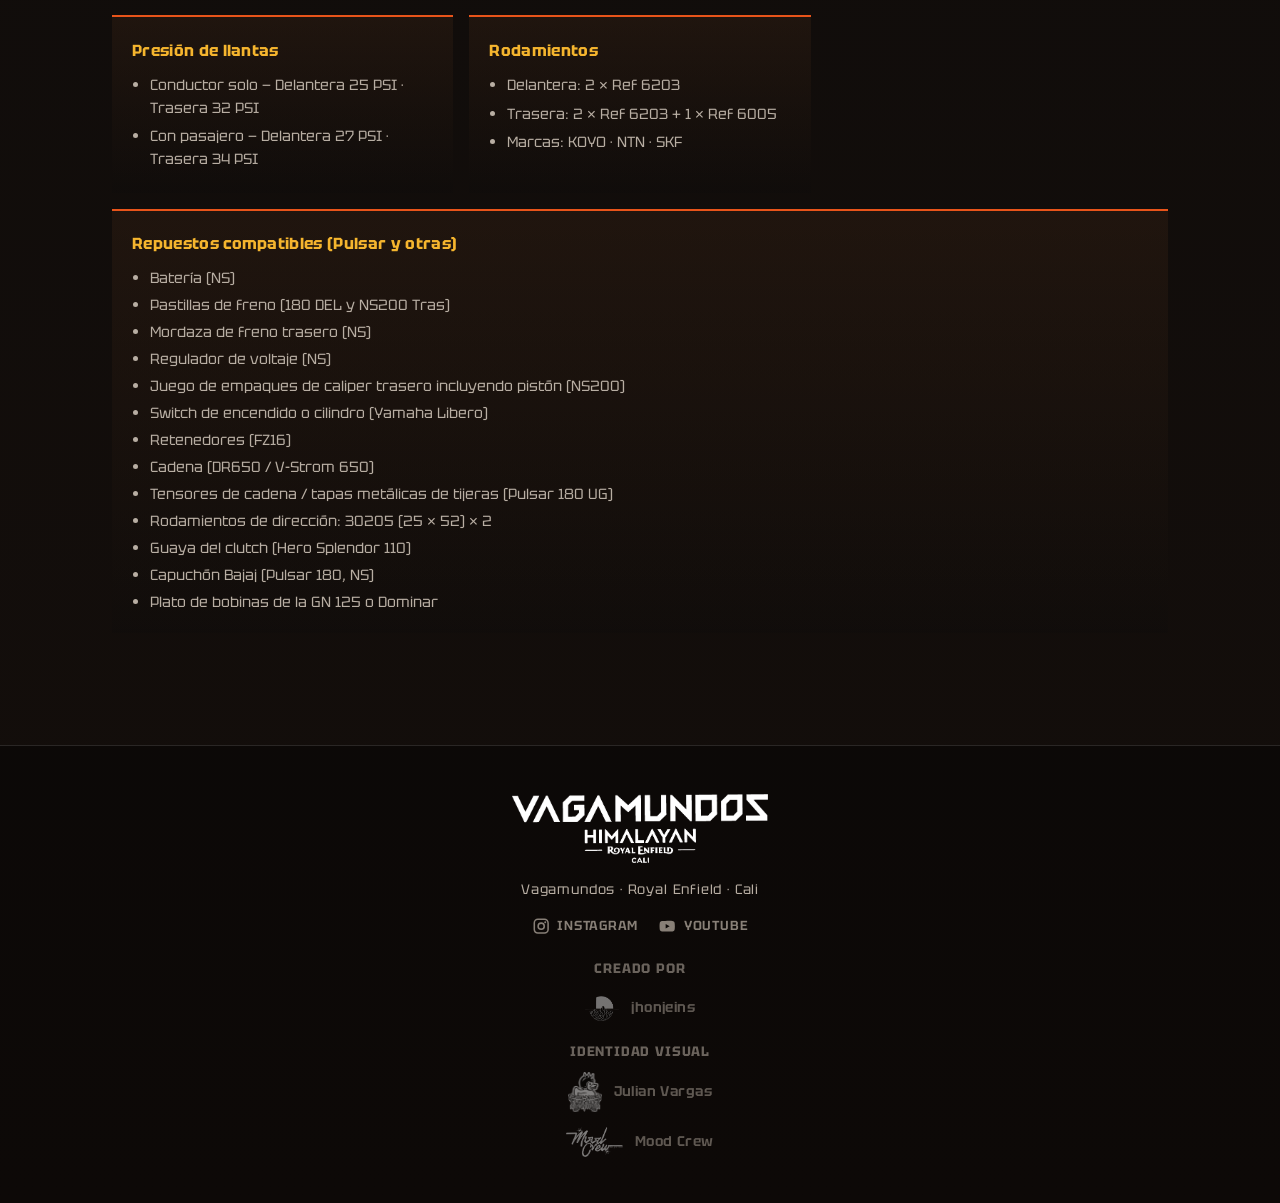
==== commit d91a3137: "ajustes" ====
--- a/index.html
+++ b/index.html
@@ -75,7 +75,7 @@
       <div class="section-head reveal">
         <p class="eyebrow">Himalayan</p>
         <h2 id="info-title">Información relevante</h2>
-        <p class="section-lead" id="info-lead">Referencias útiles para Himalayan</p>
+        <p class="section-lead" id="info-lead">Referencias útiles:</p>
       </div>
       <div class="info-grid reveal" id="info-grid"></div>
     </section>
@@ -84,20 +84,59 @@
   <footer class="site-footer">
     <img src="assets/logos/logo-completo-blanco.png" alt="Vagamundos Himalayan Royal Enfield Cali" class="footer-logo" />
     <p>Vagamundos · Royal Enfield · Cali</p>
+    <nav class="footer-social" aria-label="Redes sociales">
+      <a
+        href="https://www.instagram.com/vagamundo_himalayan/"
+        target="_blank"
+        rel="noopener noreferrer"
+        aria-label="Instagram Vagamundo Himalayan"
+      >
+        <svg viewBox="0 0 24 24" aria-hidden="true">
+          <path
+            fill="currentColor"
+            d="M7.8 2h8.4C19.4 2 22 4.6 22 7.8v8.4a5.8 5.8 0 0 1-5.8 5.8H7.8C4.6 22 2 19.4 2 16.2V7.8A5.8 5.8 0 0 1 7.8 2m-.2 2A3.6 3.6 0 0 0 4 7.6v8.8C4 18.39 5.61 20 7.6 20h8.8a3.6 3.6 0 0 0 3.6-3.6V7.6C20 5.61 18.39 4 16.4 4H7.6m9.65 1.5a1.25 1.25 0 0 1 1.25 1.25A1.25 1.25 0 0 1 17.25 8 1.25 1.25 0 0 1 16 6.75a1.25 1.25 0 0 1 1.25-1.25M12 7a5 5 0 0 1 5 5 5 5 0 0 1-5 5 5 5 0 0 1-5-5 5 5 0 0 1 5-5m0 2a3 3 0 0 0-3 3 3 3 0 0 0 3 3 3 3 0 0 0 3-3 3 3 0 0 0-3-3Z"
+          />
+        </svg>
+        <span>Instagram</span>
+      </a>
+      <a
+        href="https://www.youtube.com/@vagamundo_himalayan"
+        target="_blank"
+        rel="noopener noreferrer"
+        aria-label="YouTube Vagamundo Himalayan"
+      >
+        <svg viewBox="0 0 24 24" aria-hidden="true">
+          <path
+            fill="currentColor"
+            d="M10 15l5.19-3L10 9v6m11.56-7.83c.13.47.22 1.1.28 1.9.07.8.1 1.49.1 2.09L22 12c0 2.19-.16 3.8-.44 4.83-.25.9-.83 1.48-1.73 1.73-.47.13-1.33.22-2.65.28-1.3.07-2.49.1-3.59.1L12 19c-4.19 0-6.8-.16-7.83-.44-.9-.25-1.48-.83-1.73-1.73-.13-.47-.22-1.1-.28-1.9-.07-.8-.1-1.49-.1-2.09L2 12c0-2.19.16-3.8.44-4.83.25-.9.83-1.48 1.73-1.73.47-.13 1.33-.22 2.65-.28C7.12 5.09 8.31 5.06 9.41 5.06L12 5c4.19 0 6.8.16 7.83.44.9.25 1.48.83 1.73 1.73Z"
+          />
+        </svg>
+        <span>YouTube</span>
+      </a>
+    </nav>
     <div class="footer-credits">
-      <p class="site-credit">
-        <span>Creado por:</span>
-        <img src="assets/logos/logo.png" alt="" class="credit-logo" />
-        <span>jhonjeins</span>
-      </p>
-      <p class="site-credit site-credit-brand">
-        <span>Identidad visual:</span>
-        <span>Julian Vargas</span>
-        <img src="assets/logos/julian-vargas.png" alt="" class="credit-logo-julian" />
-        <span>·</span>
-        <span>Mood Crew</span>
-        <img src="assets/logos/mood-crew.png" alt="" class="credit-logo-mood" />
-      </p>
+      <div class="site-credit-brand">
+        <p class="credit-label">Creado por</p>
+        <ul class="credit-list">
+          <li>
+            <img src="assets/logos/logo.png" alt="" class="credit-logo" />
+            <span>jhonjeins</span>
+          </li>
+        </ul>
+      </div>
+      <div class="site-credit-brand">
+        <p class="credit-label">Identidad visual</p>
+        <ul class="credit-list">
+          <li>
+            <img src="assets/logos/julian-vargas.png" alt="" class="credit-logo-julian" />
+            <span>Julian Vargas</span>
+          </li>
+          <li>
+            <img src="assets/logos/mood-crew.png" alt="" class="credit-logo-mood" />
+            <span>Mood Crew</span>
+          </li>
+        </ul>
+      </div>
     </div>
   </footer>
 
--- a/css/styles.css
+++ b/css/styles.css
@@ -403,6 +403,39 @@
   letter-spacing: 0.06em;
 }
 
+.footer-social {
+  display: flex;
+  flex-wrap: wrap;
+  justify-content: center;
+  gap: 0.75rem 1.25rem;
+  margin: 0.25rem 0 0.35rem;
+}
+
+.footer-social a {
+  display: inline-flex;
+  align-items: center;
+  gap: 0.45rem;
+  color: var(--muted);
+  font-size: 0.82rem;
+  font-weight: 600;
+  letter-spacing: 0.06em;
+  text-transform: uppercase;
+  opacity: 0.72;
+  transition: opacity 0.25s ease, color 0.25s ease;
+}
+
+.footer-social a:hover,
+.footer-social a:focus-visible {
+  opacity: 1;
+  color: var(--orange-light);
+}
+
+.footer-social svg {
+  width: 1.15rem;
+  height: 1.15rem;
+  flex-shrink: 0;
+}
+
 .footer-credits {
   display: grid;
   gap: 0.75rem;
@@ -410,34 +443,48 @@
   justify-items: center;
 }
 
-.site-credit {
+.site-credit-brand {
+  width: min(18rem, 100%);
+  margin-inline: auto;
+  text-align: center;
+}
+
+.credit-label {
+  margin: 0 0 0.55rem !important;
+  color: var(--muted);
+  font-size: 0.78rem;
+  font-weight: 700;
+  letter-spacing: 0.1em;
+  text-transform: uppercase;
+  opacity: 0.55;
+}
+
+.credit-list {
+  list-style: none;
+  margin: 0 auto;
+  padding: 0;
+  display: grid;
+  justify-items: center;
+  gap: 0.55rem;
+}
+
+.credit-list li {
   display: inline-flex;
   align-items: center;
   justify-content: center;
-  gap: 0.65rem;
-  margin: 0;
-  white-space: nowrap;
-  opacity: 0.48;
+  gap: 0.75rem;
+  min-height: 2.6rem;
   color: var(--muted);
   font-size: 0.88rem;
   font-weight: 600;
-  letter-spacing: 0.04em;
-  transition: opacity 0.25s ease;
-}
-
-.site-credit-brand {
-  flex-wrap: wrap;
-  white-space: normal;
-  text-align: center;
-  font-weight: 500;
-  font-size: 0.84rem;
-  opacity: 0.45;
-  row-gap: 0.35rem;
-}
-
-.site-credit:hover,
-.site-credit-brand:hover {
-  opacity: 0.78;
+  letter-spacing: 0.03em;
+  opacity: 0.48;
+  transition: opacity 0.25s ease, color 0.25s ease;
+}
+
+.credit-list li:hover {
+  opacity: 0.95;
+  color: var(--paper);
 }
 
 .credit-logo {
@@ -449,21 +496,19 @@
 }
 
 .credit-logo-julian {
-  height: 3.1rem;
+  height: 2.5rem;
   width: auto;
-  max-width: 5rem;
+  max-width: 3.2rem;
   flex-shrink: 0;
   object-fit: contain;
-  opacity: 0.92;
 }
 
 .credit-logo-mood {
-  height: 2.55rem;
+  height: 1.85rem;
   width: auto;
-  max-width: 11rem;
+  max-width: 7.5rem;
   flex-shrink: 0;
   object-fit: contain;
-  opacity: 0.95;
 }
 
 .lightbox {
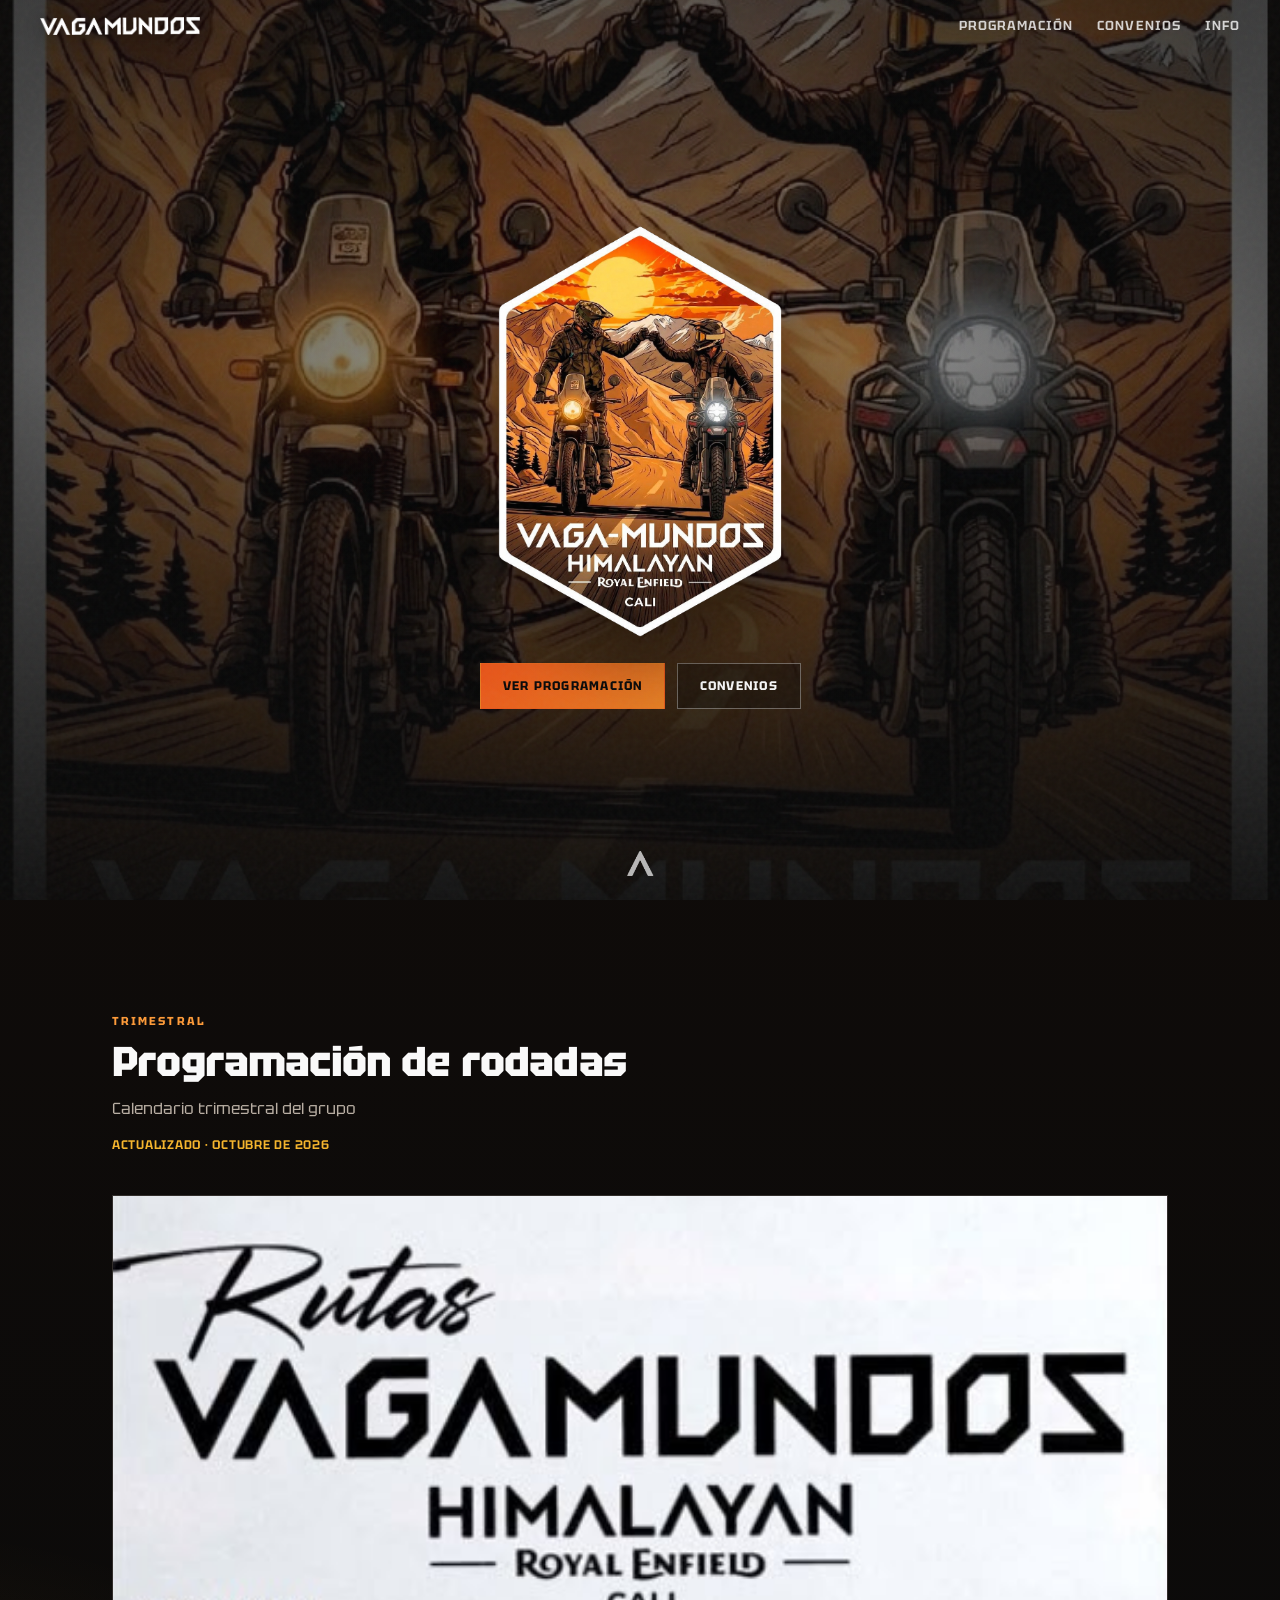
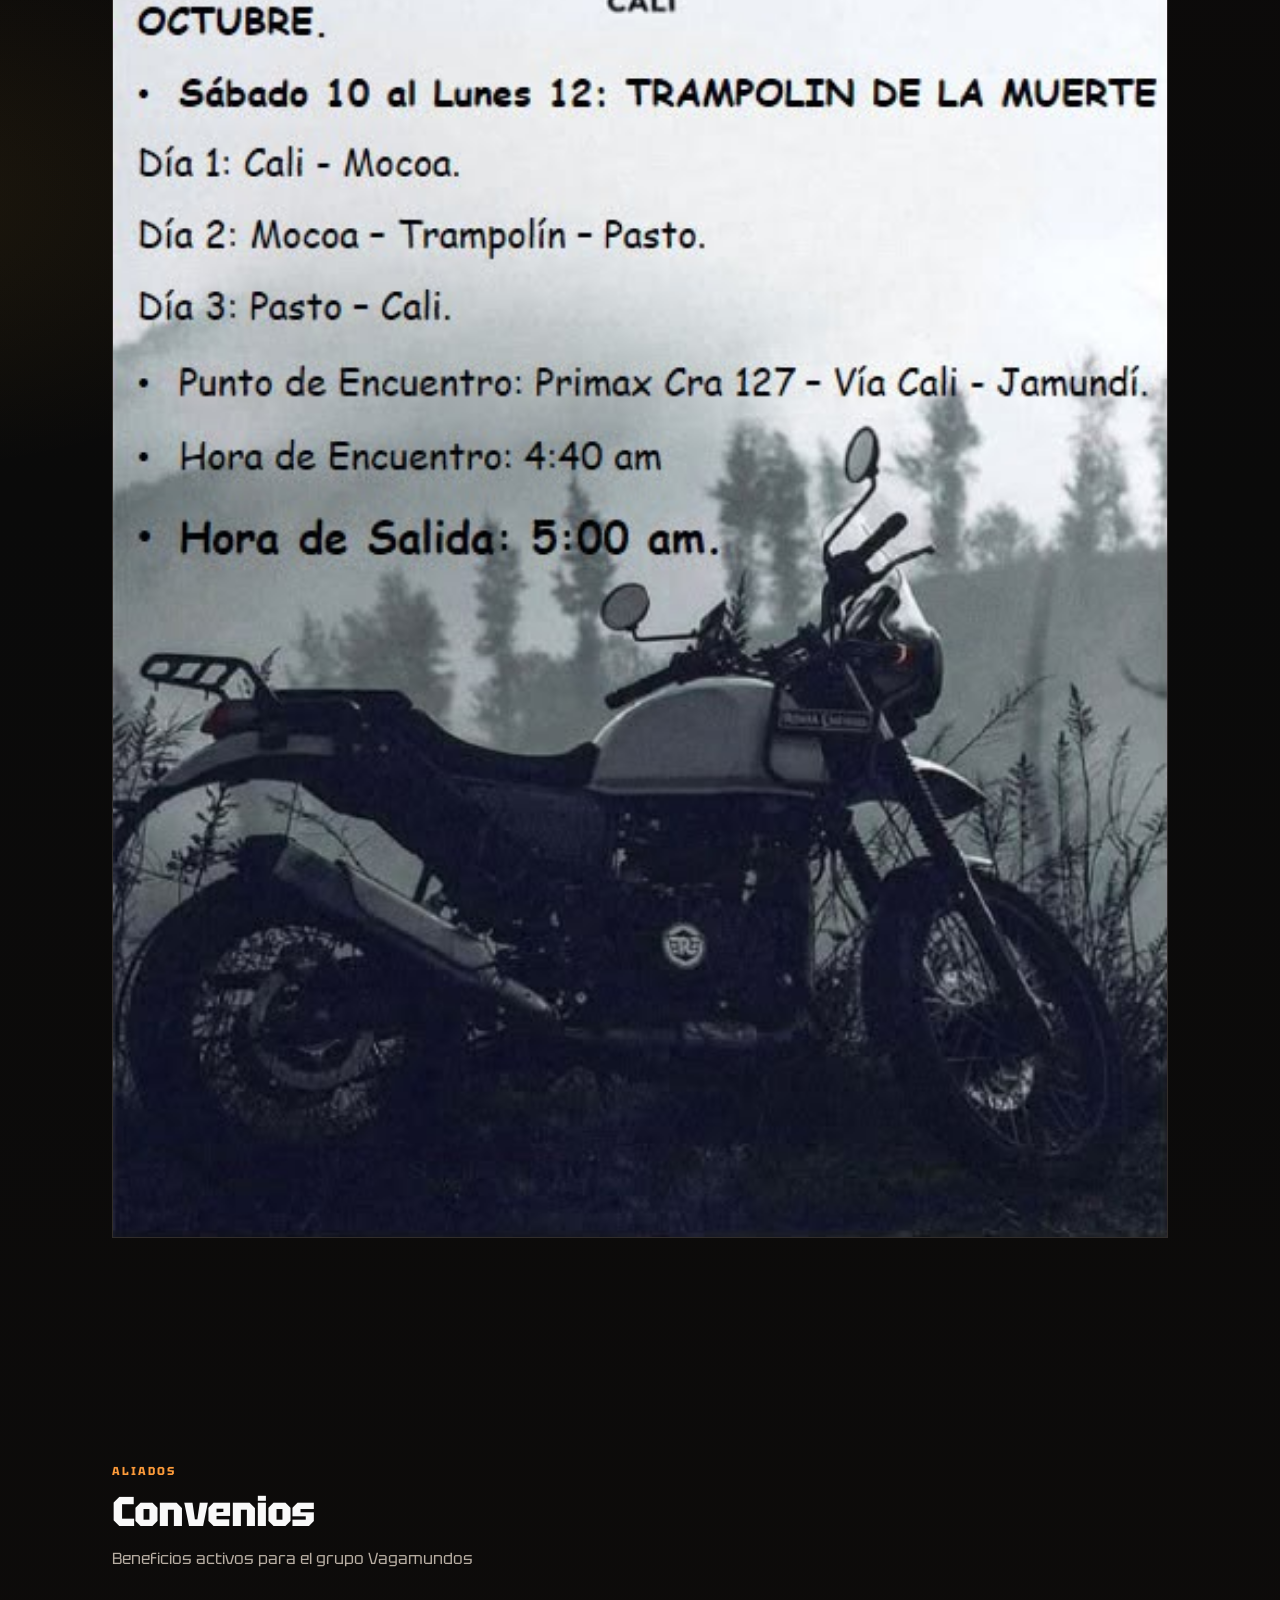
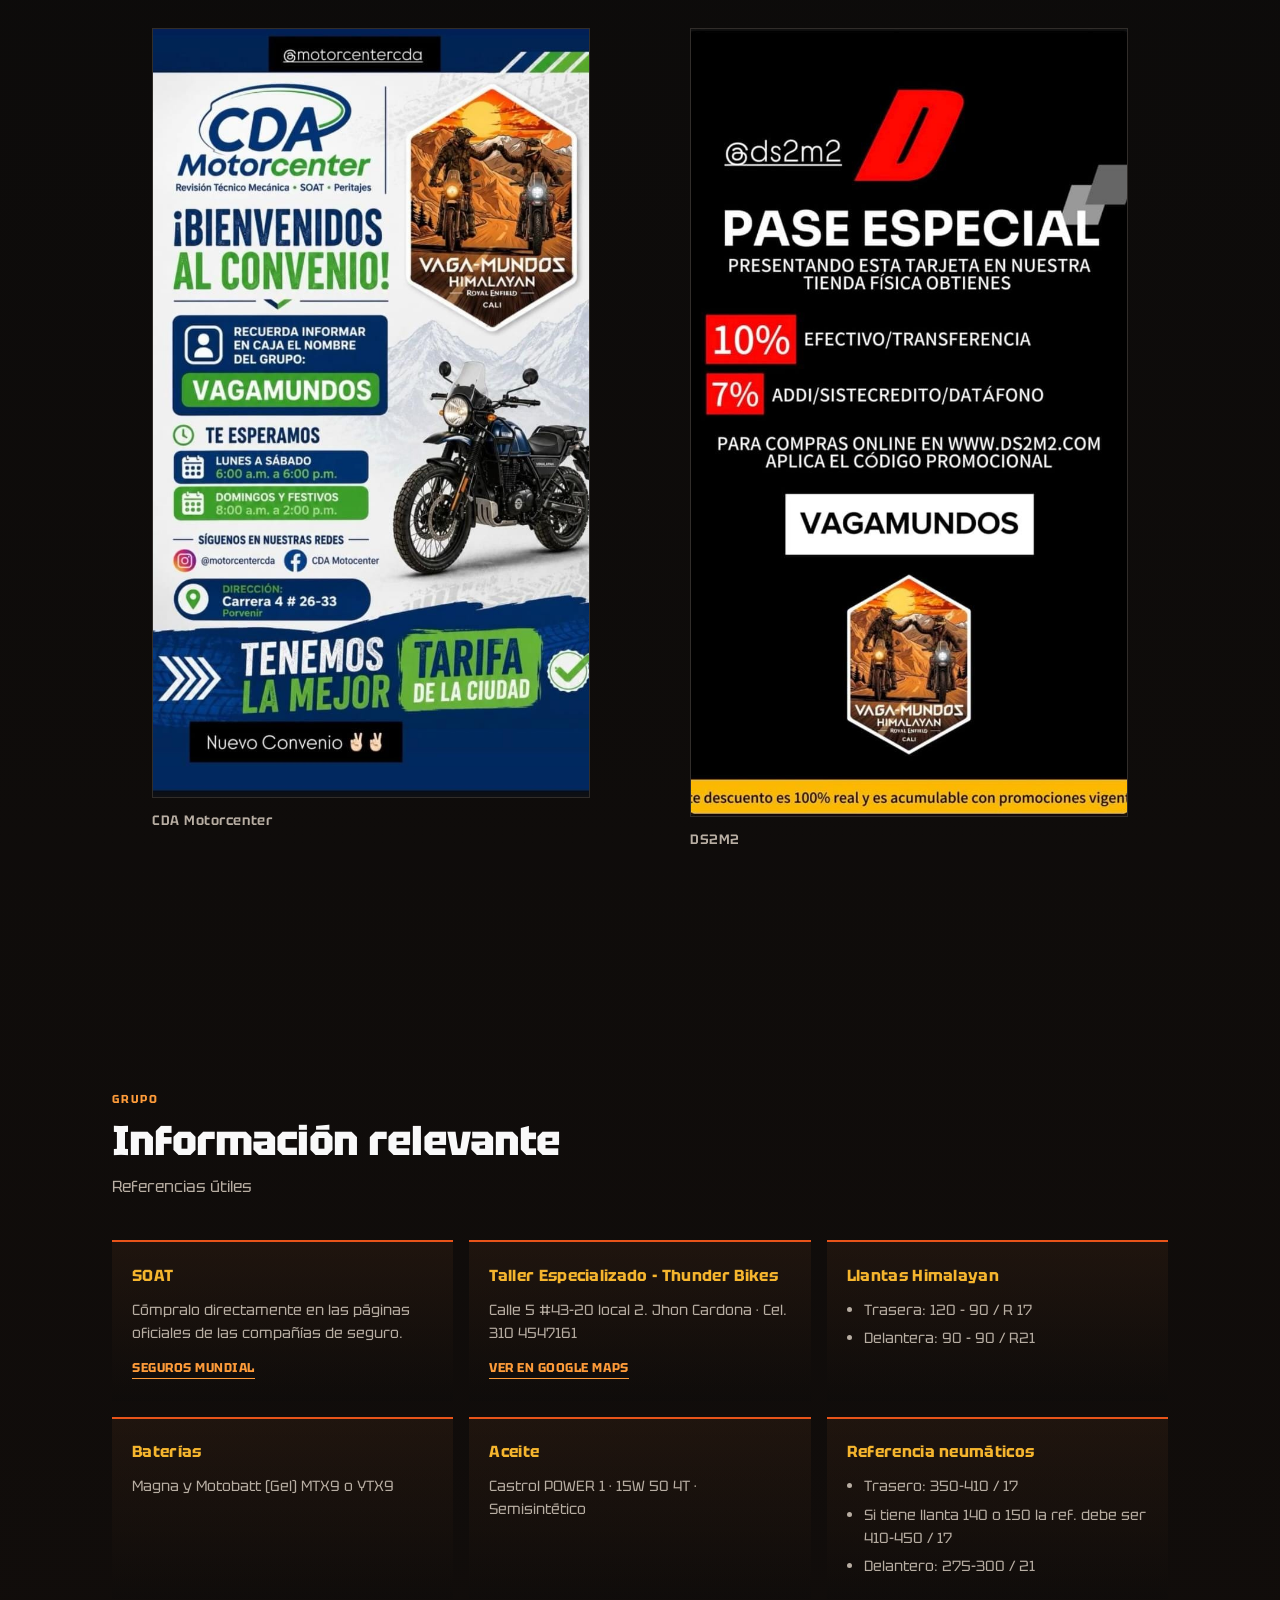
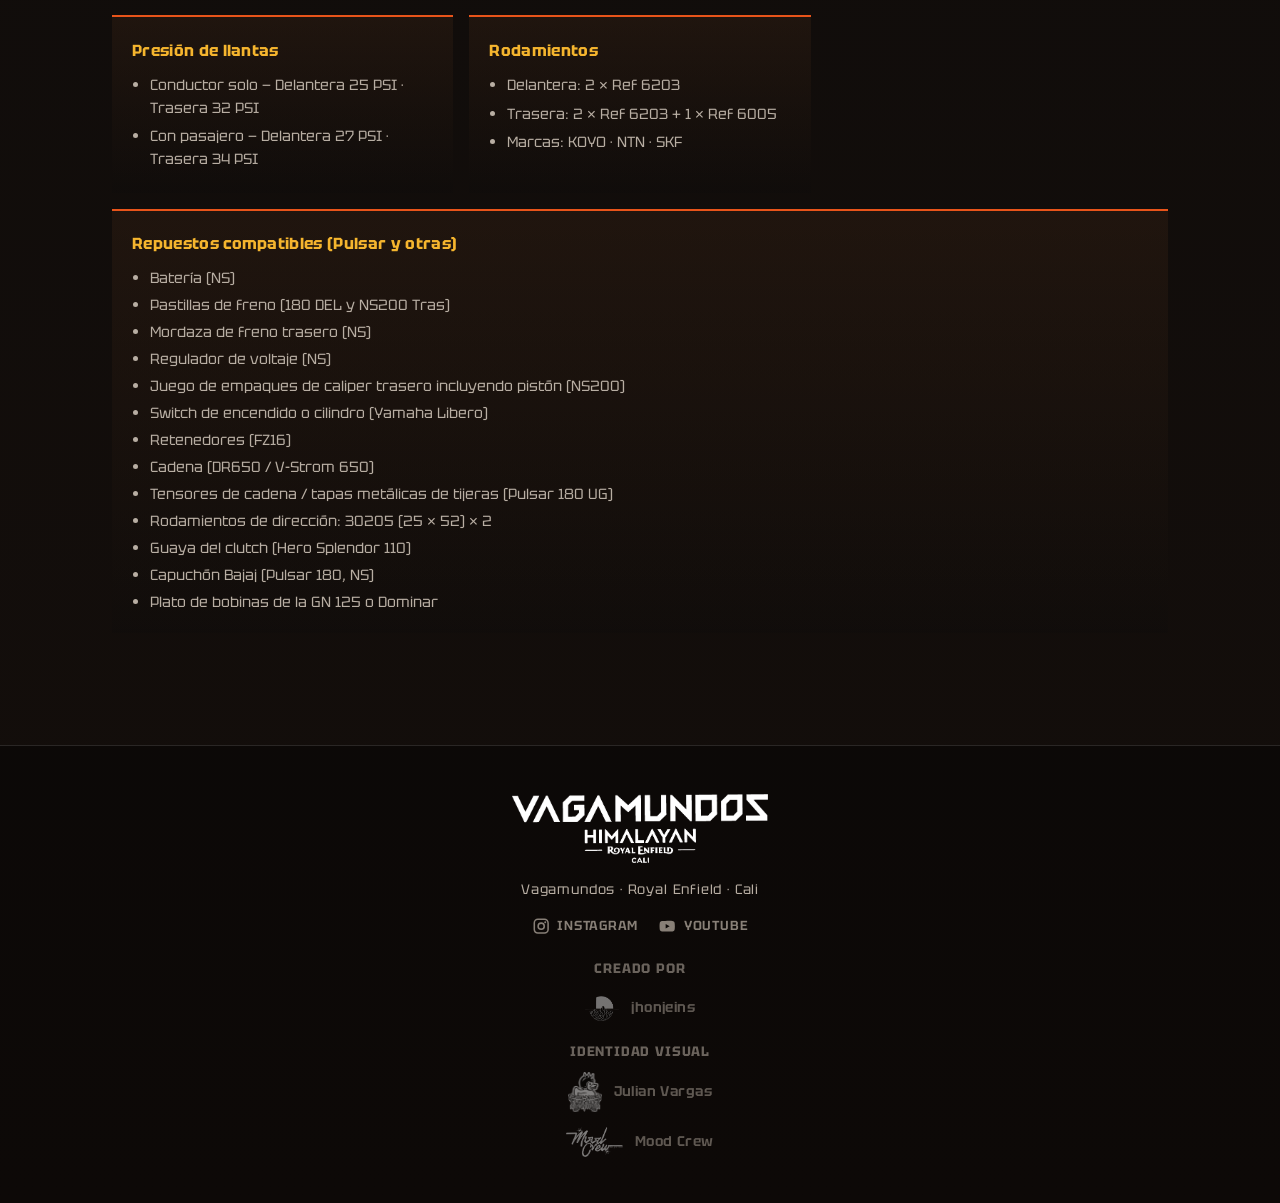
==== commit ef7d2288: "nombres" ====
--- a/index.html
+++ b/index.html
@@ -3,8 +3,8 @@
 <head>
   <meta charset="UTF-8" />
   <meta name="viewport" content="width=device-width, initial-scale=1" />
-  <meta name="description" content="Vagamundos Himalayan — Royal Enfield Cali. Programación de rodadas, convenios e información del grupo." />
-  <title>Vagamundos · Himalayan · Royal Enfield Cali</title>
+  <meta name="description" content="Vagamundos — Royal Enfield Cali. Programación de rodadas, convenios e información del grupo." />
+  <title>Vagamundos · Royal Enfield · Cali</title>
   <link rel="preconnect" href="https://fonts.googleapis.com" />
   <link rel="preconnect" href="https://fonts.gstatic.com" crossorigin />
   <link href="https://fonts.googleapis.com/css2?family=Tektur:wght@400;500;600;700;800;900&display=swap" rel="stylesheet" />
@@ -40,7 +40,7 @@
         <img
           class="hero-logo"
           src="assets/logos/isologo-hexagono.png"
-          alt="Vaga-Mundos Himalayan Royal Enfield Cali"
+          alt="Vagamundos Royal Enfield Cali"
         />
         <div class="hero-actions">
           <a class="btn btn-primary" href="#programacion">Ver programación</a>
@@ -73,23 +73,23 @@
 
     <section class="section section-info" id="info">
       <div class="section-head reveal">
-        <p class="eyebrow">Himalayan</p>
+        <p class="eyebrow">Grupo</p>
         <h2 id="info-title">Información relevante</h2>
-        <p class="section-lead" id="info-lead">Referencias útiles:</p>
+        <p class="section-lead" id="info-lead">Referencias útiles</p>
       </div>
       <div class="info-grid reveal" id="info-grid"></div>
     </section>
   </main>
 
   <footer class="site-footer">
-    <img src="assets/logos/logo-completo-blanco.png" alt="Vagamundos Himalayan Royal Enfield Cali" class="footer-logo" />
+    <img src="assets/logos/logo-completo-blanco.png" alt="Vagamundos Royal Enfield Cali" class="footer-logo" />
     <p>Vagamundos · Royal Enfield · Cali</p>
     <nav class="footer-social" aria-label="Redes sociales">
       <a
         href="https://www.instagram.com/vagamundo_himalayan/"
         target="_blank"
         rel="noopener noreferrer"
-        aria-label="Instagram Vagamundo Himalayan"
+        aria-label="Instagram Vagamundos"
       >
         <svg viewBox="0 0 24 24" aria-hidden="true">
           <path
@@ -103,7 +103,7 @@
         href="https://www.youtube.com/@vagamundo_himalayan"
         target="_blank"
         rel="noopener noreferrer"
-        aria-label="YouTube Vagamundo Himalayan"
+        aria-label="YouTube Vagamundos"
       >
         <svg viewBox="0 0 24 24" aria-hidden="true">
           <path
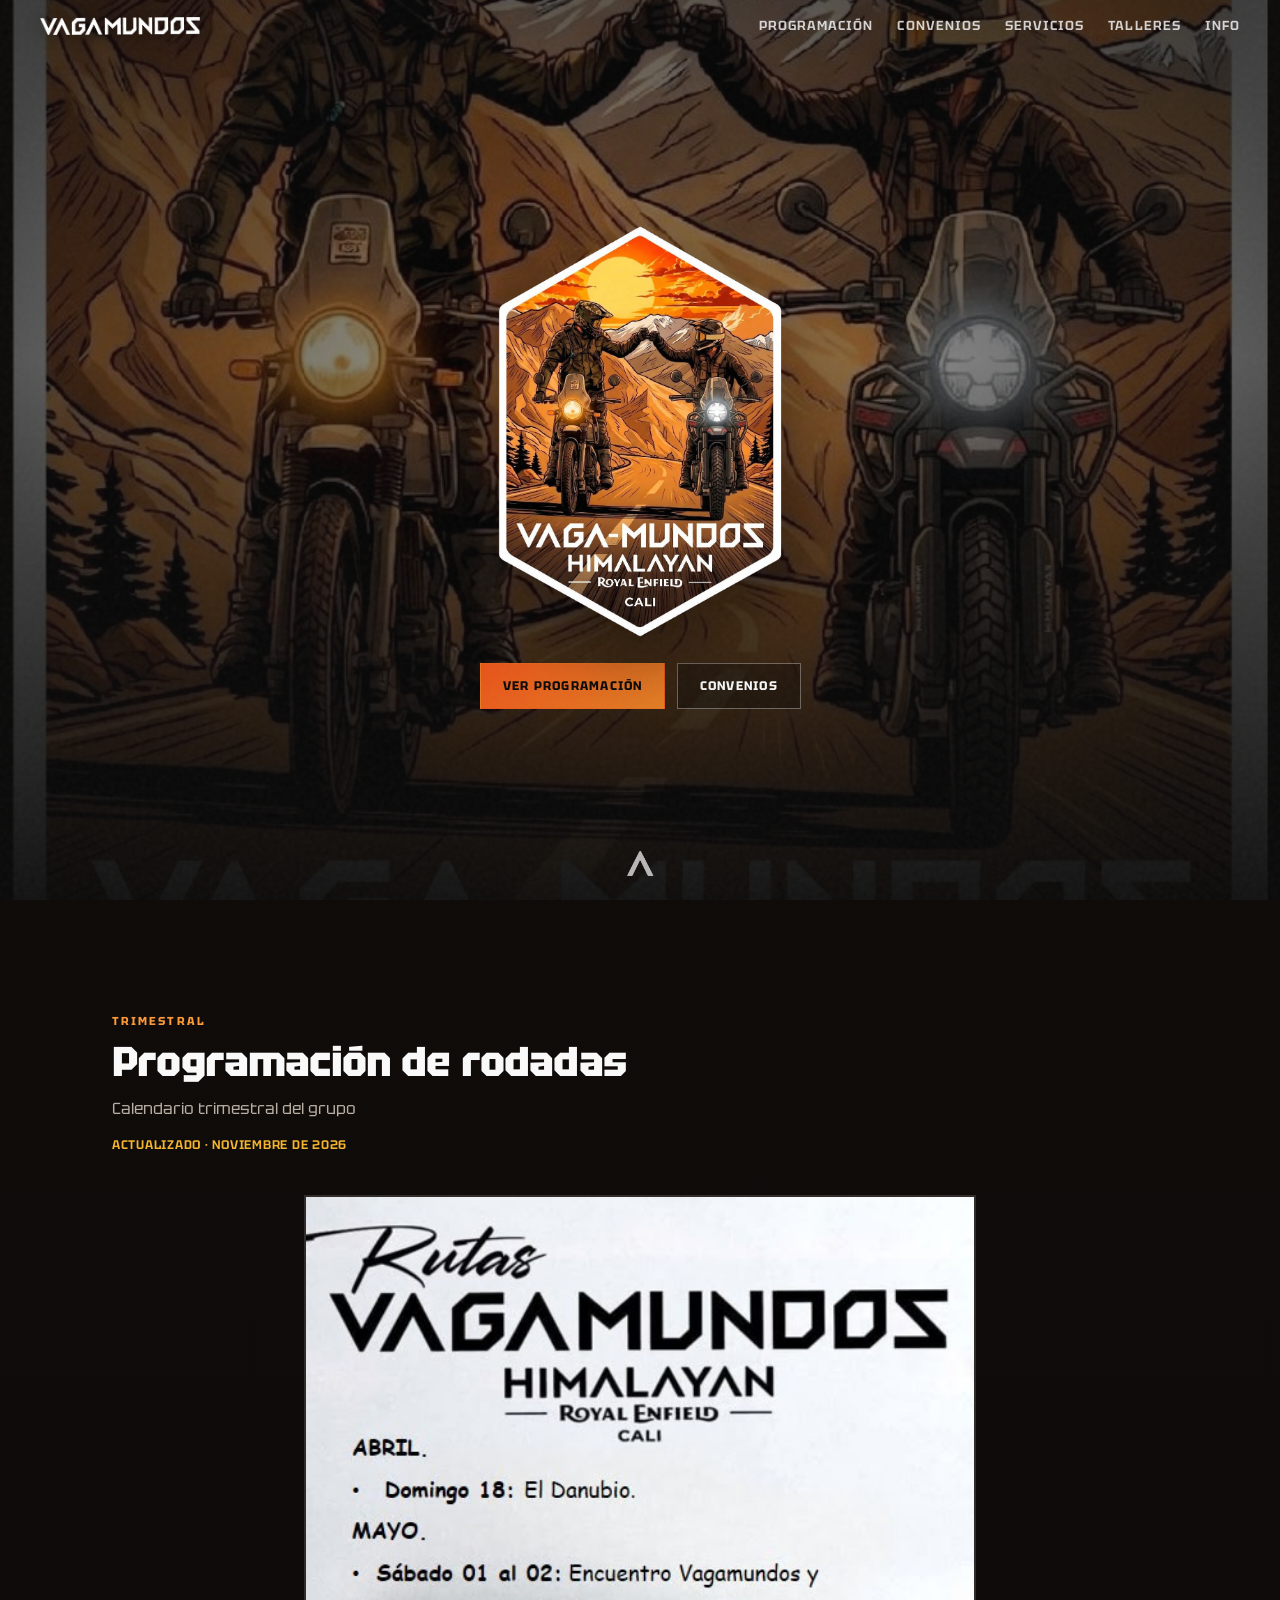
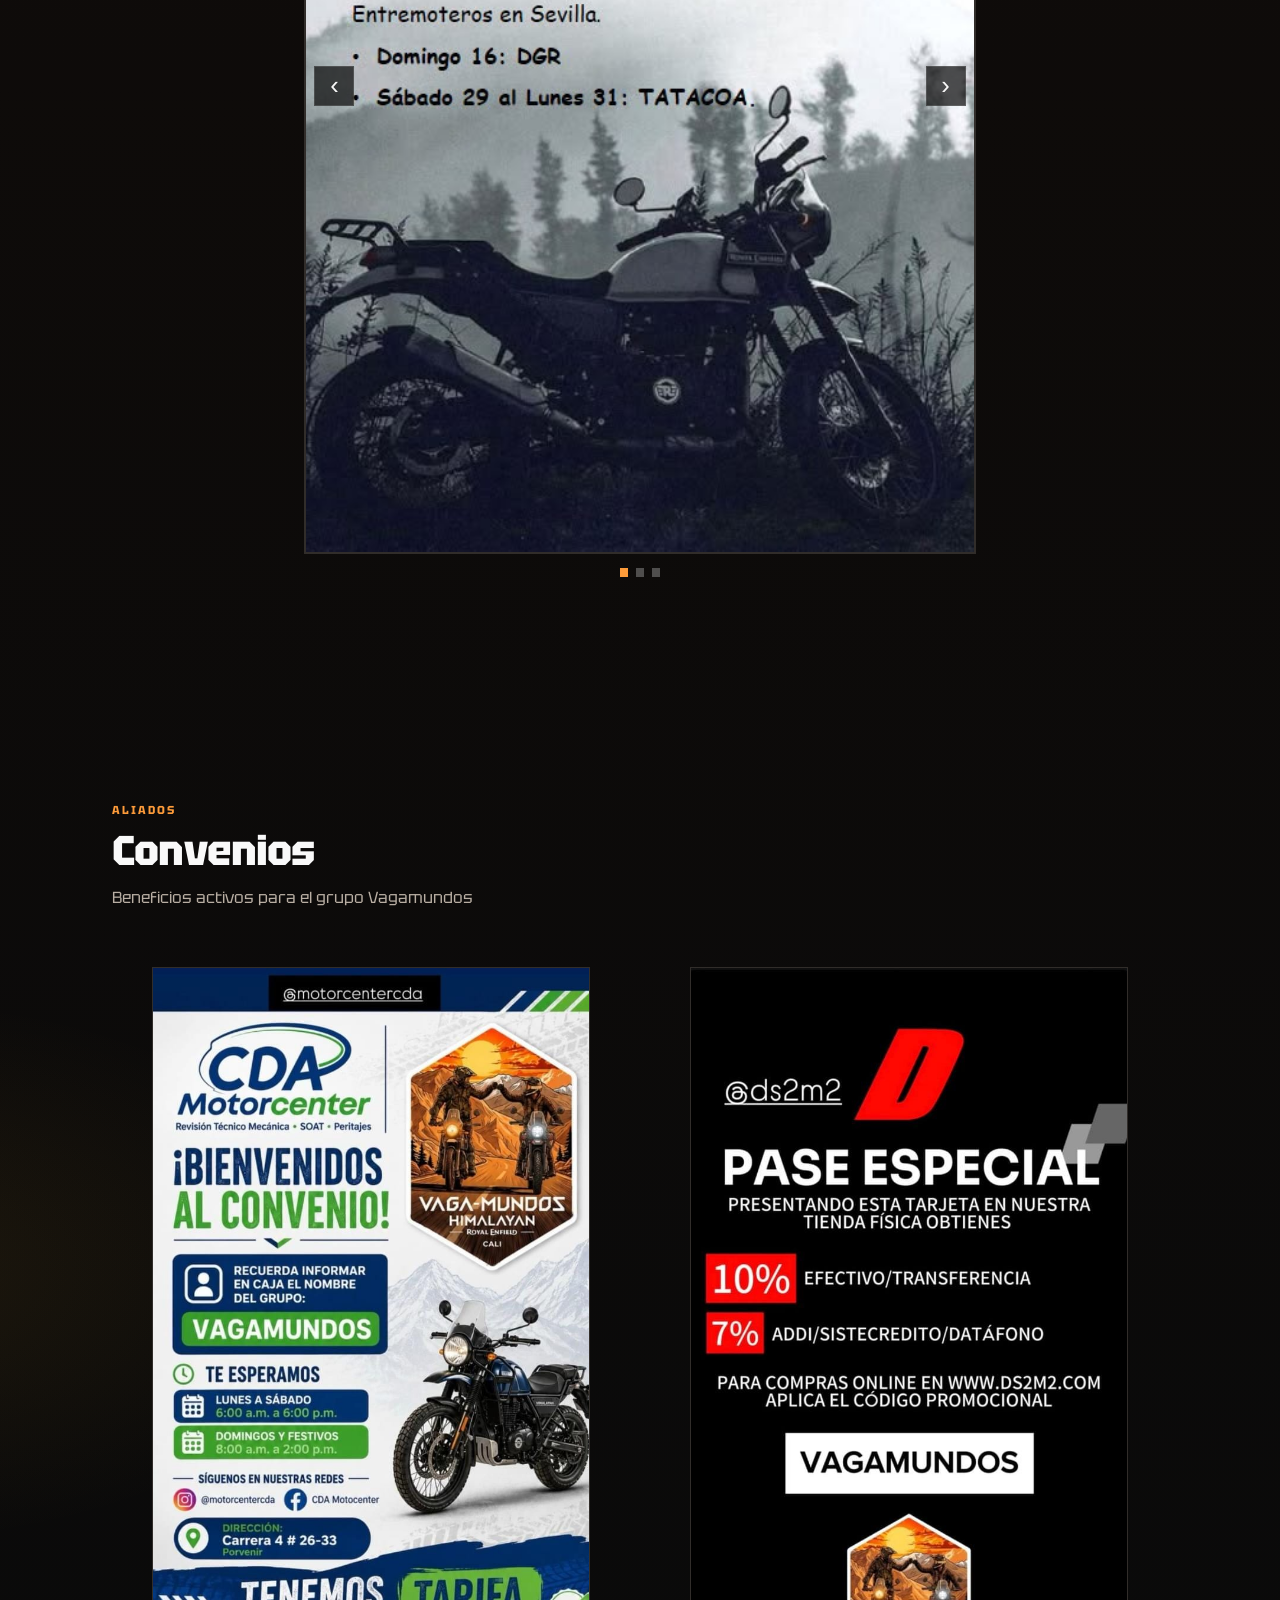
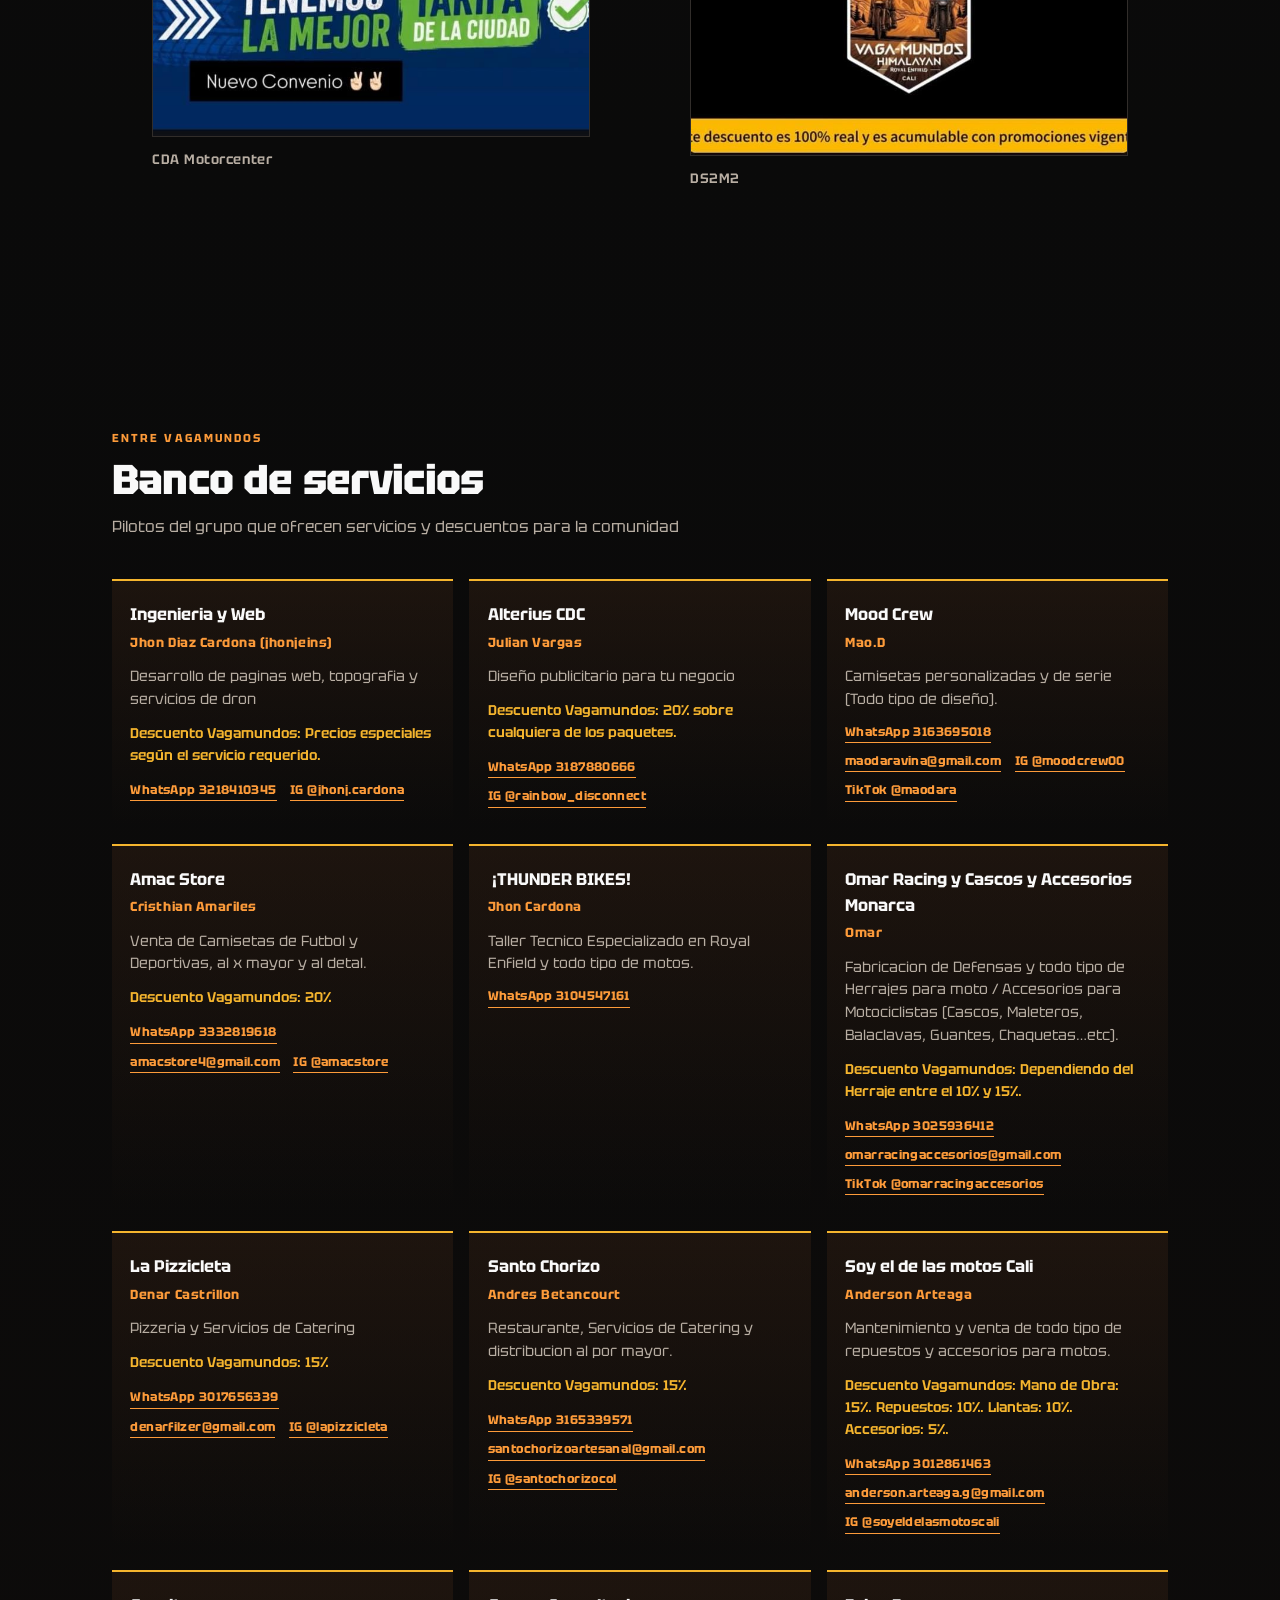
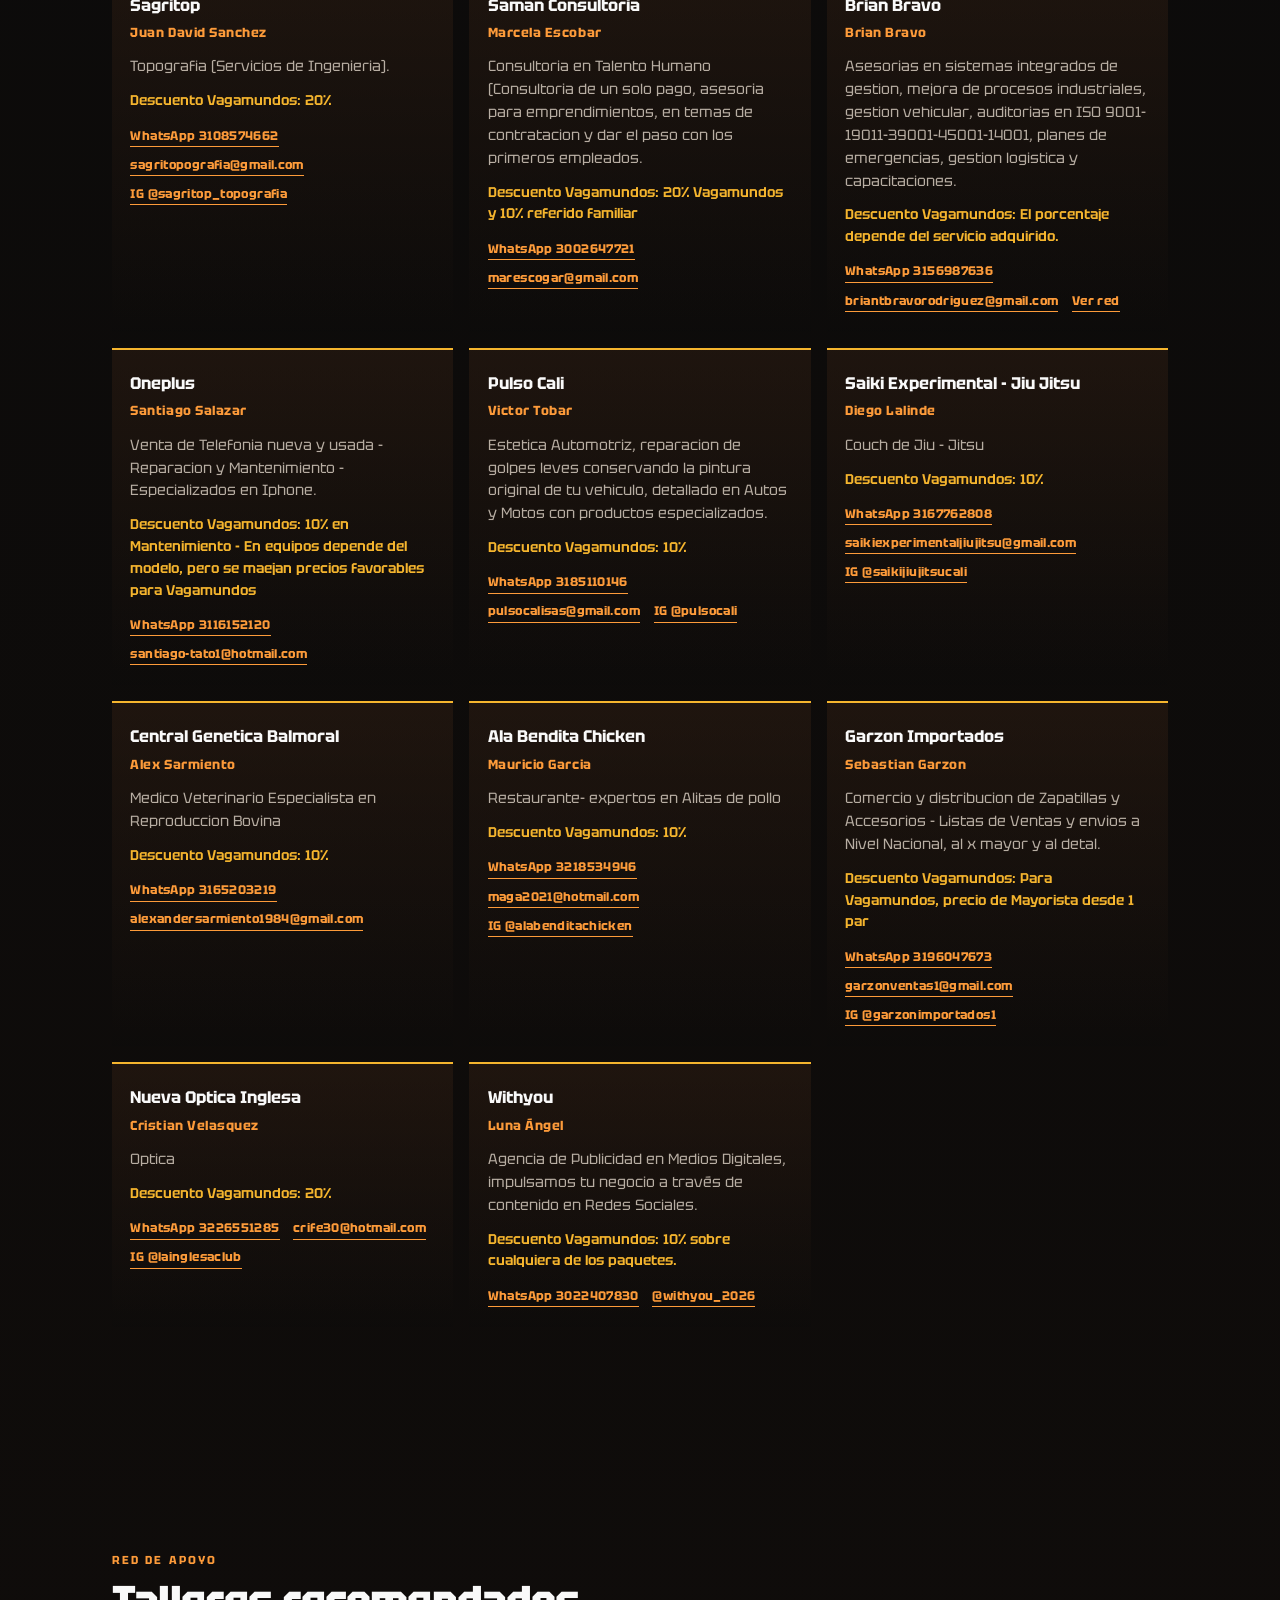
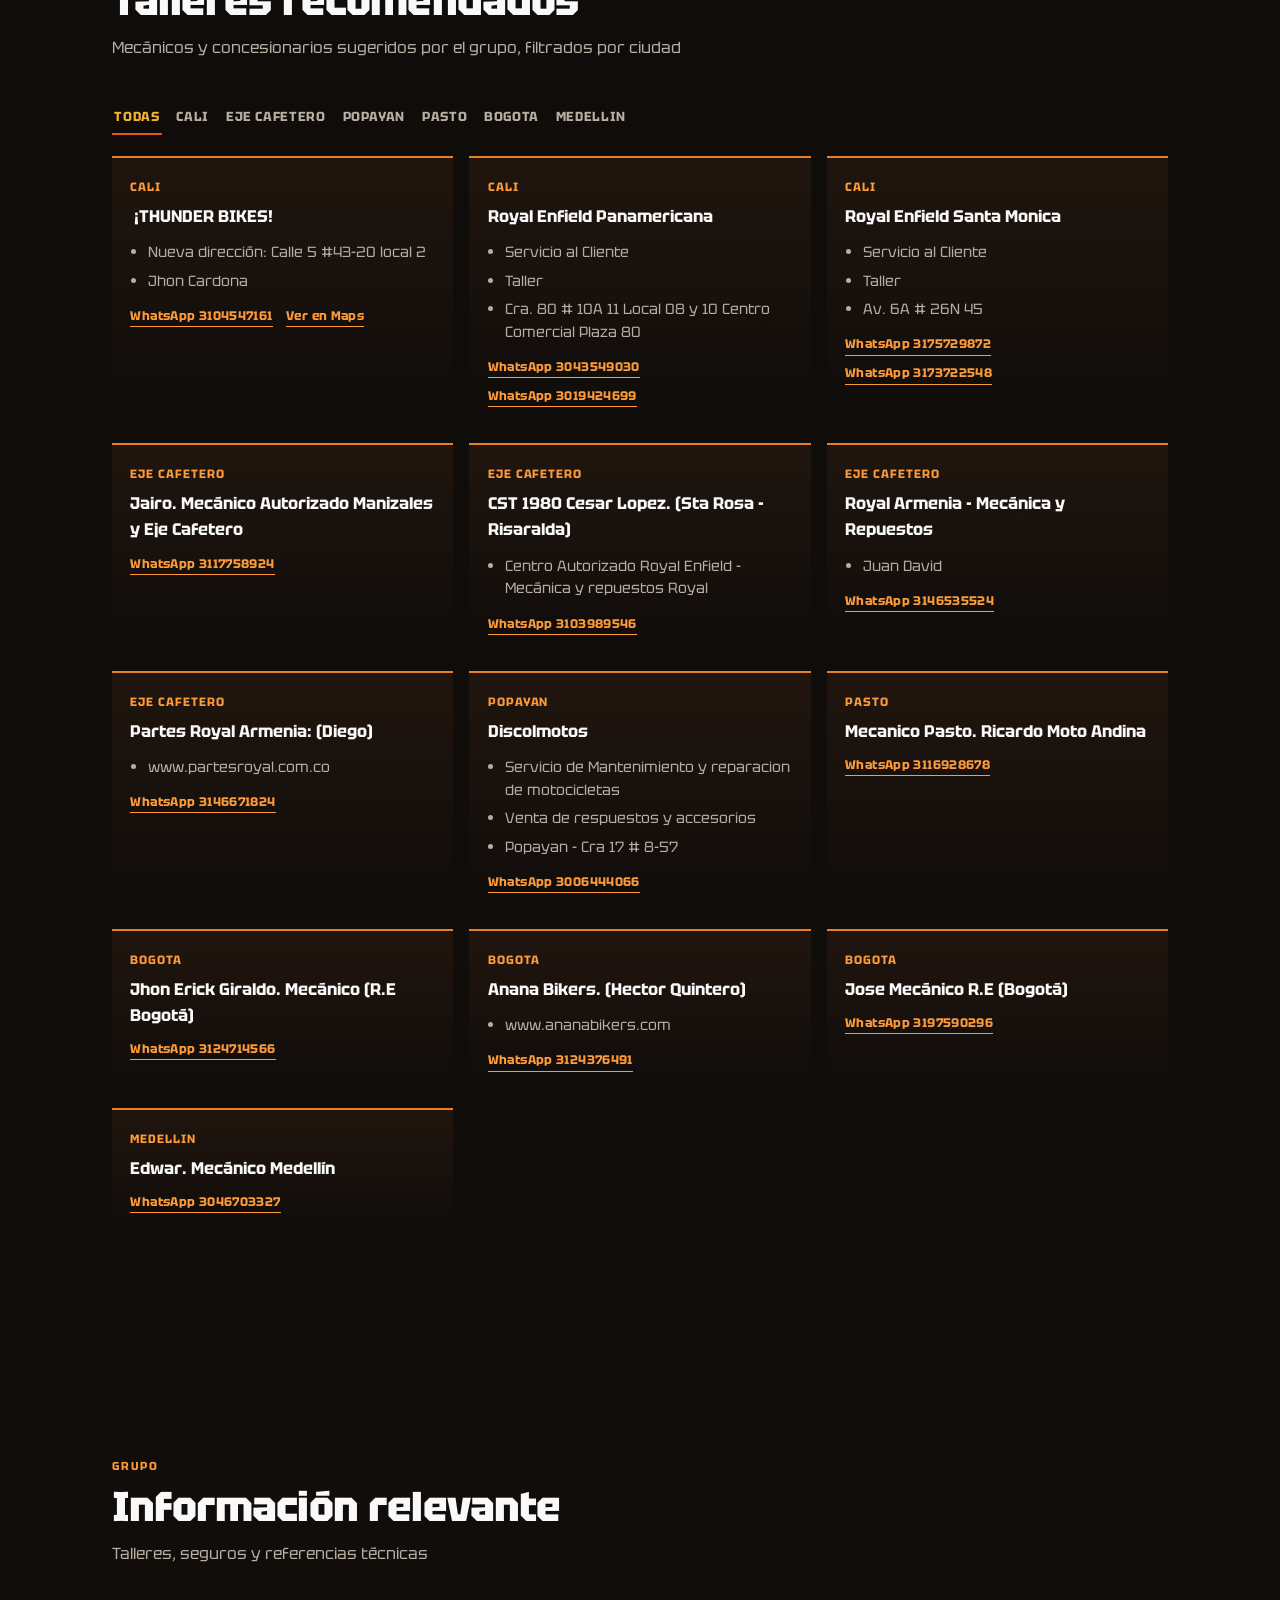
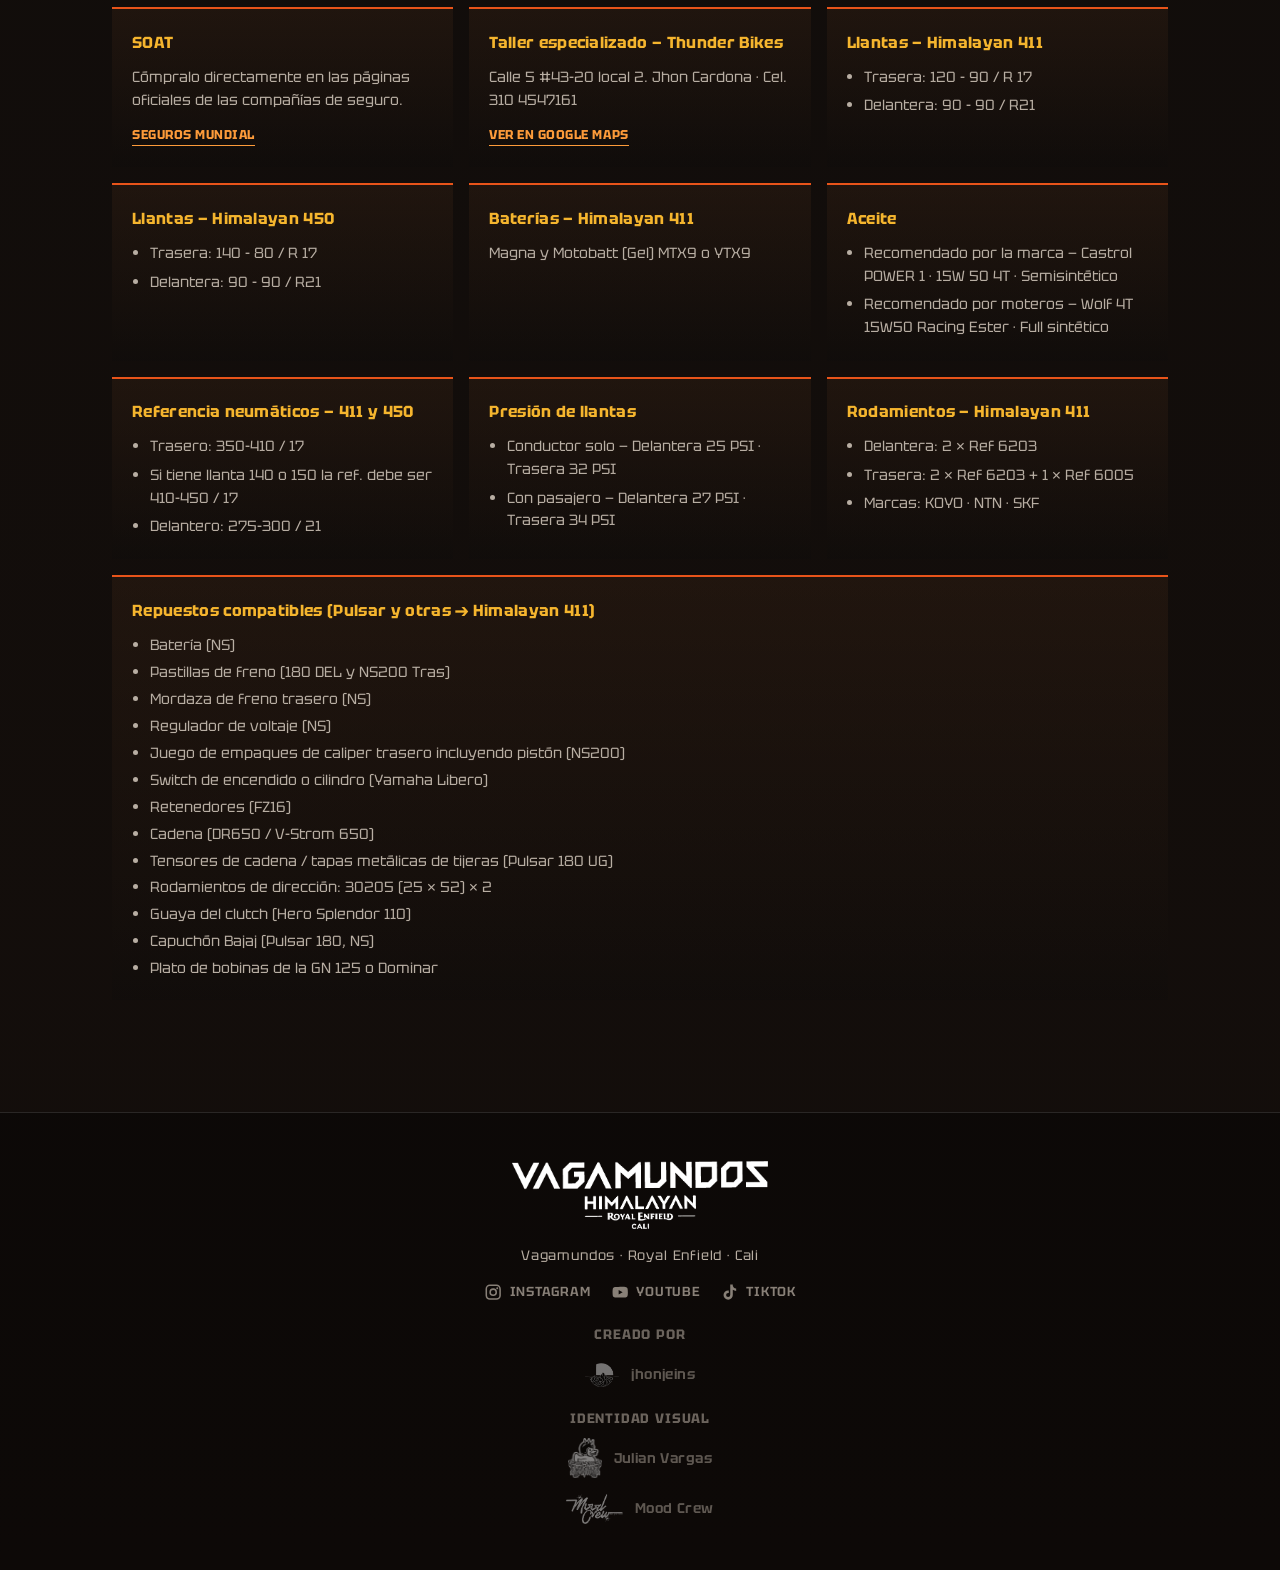
==== commit 112b40da: "mejoras" ====
--- a/index.html
+++ b/index.html
@@ -3,7 +3,7 @@
 <head>
   <meta charset="UTF-8" />
   <meta name="viewport" content="width=device-width, initial-scale=1" />
-  <meta name="description" content="Vagamundos — Royal Enfield Cali. Programación de rodadas, convenios e información del grupo." />
+  <meta name="description" content="Vagamundos — Royal Enfield Cali. Programación de rodadas, talleres recomendados, convenios e información del grupo." />
   <title>Vagamundos · Royal Enfield · Cali</title>
   <link rel="preconnect" href="https://fonts.googleapis.com" />
   <link rel="preconnect" href="https://fonts.gstatic.com" crossorigin />
@@ -24,6 +24,8 @@
     <nav class="site-nav" id="site-nav" aria-label="Principal">
       <a href="#programacion">Programación</a>
       <a href="#convenios">Convenios</a>
+      <a href="#coaching">Servicios</a>
+      <a href="#talleres">Talleres</a>
       <a href="#info">Info</a>
     </nav>
   </header>
@@ -71,6 +73,25 @@
       <div class="convenios-grid reveal" id="convenios-grid"></div>
     </section>
 
+    <section class="section section-coaching" id="coaching">
+      <div class="section-head reveal">
+        <p class="eyebrow">Entre Vagamundos</p>
+        <h2>Banco de servicios</h2>
+        <p class="section-lead">Pilotos del grupo que ofrecen servicios y descuentos para la comunidad</p>
+      </div>
+      <div class="coaching-grid reveal" id="coaching-grid"></div>
+    </section>
+
+    <section class="section section-talleres" id="talleres">
+      <div class="section-head reveal">
+        <p class="eyebrow">Red de apoyo</p>
+        <h2>Talleres recomendados</h2>
+        <p class="section-lead">Mecánicos y concesionarios sugeridos por el grupo, filtrados por ciudad</p>
+      </div>
+      <div class="talleres-toolbar reveal" id="talleres-filters" role="group" aria-label="Filtrar por ciudad"></div>
+      <div class="talleres-grid reveal" id="talleres-grid"></div>
+    </section>
+
     <section class="section section-info" id="info">
       <div class="section-head reveal">
         <p class="eyebrow">Grupo</p>
@@ -113,6 +134,20 @@
         </svg>
         <span>YouTube</span>
       </a>
+      <a
+        href="https://www.tiktok.com/@vagamundo_himalayan"
+        target="_blank"
+        rel="noopener noreferrer"
+        aria-label="TikTok Vagamundos"
+      >
+        <svg viewBox="0 0 24 24" aria-hidden="true">
+          <path
+            fill="currentColor"
+            d="M16.6 5.82A4.23 4.23 0 0 1 15.34 2h-3.28v13.67a2.69 2.69 0 0 1-2.71 2.67 2.7 2.7 0 0 1-2.71-2.67 2.7 2.7 0 0 1 2.71-2.68c.28 0 .55.04.81.12v-3.35a6.01 6.01 0 0 0-.81-.05A6.04 6.04 0 0 0 3.3 15.67 6.04 6.04 0 0 0 9.35 21.7a6.04 6.04 0 0 0 6.04-6.03V8.9a7.5 7.5 0 0 0 4.4 1.42V7.04a4.26 4.26 0 0 1-3.19-1.22Z"
+          />
+        </svg>
+        <span>TikTok</span>
+      </a>
     </nav>
     <div class="footer-credits">
       <div class="site-credit-brand">
@@ -146,6 +181,10 @@
   </div>
 
   <script src="js/content-data.js"></script>
+  <script src="js/programacion-data.js"></script>
+  <script src="js/coaching-data.js"></script>
+  <script src="js/talleres-data.js"></script>
+  <script src="js/carousel.js"></script>
   <script src="js/main.js"></script>
 </body>
 </html>
--- a/css/styles.css
+++ b/css/styles.css
@@ -273,12 +273,87 @@
 }
 
 .programacion-gallery {
-  display: grid;
-  gap: 1.25rem;
-}
-
-.programacion-gallery.has-two {
-  grid-template-columns: repeat(2, minmax(0, 1fr));
+  max-width: 42rem;
+  margin: 0 auto;
+}
+
+.carrete {
+  position: relative;
+}
+
+.carrete-viewport {
+  overflow: hidden;
+  border: 1px solid var(--line);
+  background: #15100d;
+  touch-action: pan-y;
+  outline: none;
+}
+
+.carrete-track {
+  display: flex;
+  will-change: transform;
+}
+
+.carrete-slide {
+  flex: 0 0 100%;
+  min-width: 100%;
+}
+
+.carrete-slide img,
+.prog-shot {
+  width: 100%;
+  display: block;
+  user-select: none;
+  -webkit-user-drag: none;
+}
+
+.carrete-nav {
+  position: absolute;
+  top: 50%;
+  z-index: 2;
+  transform: translateY(-50%);
+  width: 2.5rem;
+  height: 2.5rem;
+  border: 1px solid var(--line);
+  background: rgba(10, 10, 10, 0.72);
+  color: var(--paper);
+  font-size: 1.6rem;
+  line-height: 1;
+  cursor: pointer;
+}
+
+.carrete-prev {
+  left: 0.65rem;
+}
+
+.carrete-next {
+  right: 0.65rem;
+}
+
+.carrete-nav:hover {
+  border-color: var(--orange-light);
+  color: var(--orange-light);
+}
+
+.carrete-dots {
+  display: flex;
+  justify-content: center;
+  gap: 0.45rem;
+  margin-top: 0.9rem;
+}
+
+.carrete-dot {
+  width: 0.55rem;
+  height: 0.55rem;
+  padding: 0;
+  border: 0;
+  border-radius: 0;
+  background: rgba(249, 249, 249, 0.28);
+  cursor: pointer;
+}
+
+.carrete-dot.is-active {
+  background: var(--orange-light);
 }
 
 .prog-shot,
@@ -290,10 +365,149 @@
   transition: transform 0.35s var(--ease), border-color 0.25s ease;
 }
 
-.prog-shot:hover,
 .convenio-shot:hover {
   transform: translateY(-4px);
   border-color: rgba(232, 84, 26, 0.45);
+}
+
+.coaching-grid {
+  display: grid;
+  grid-template-columns: repeat(auto-fit, minmax(17rem, 1fr));
+  gap: 1rem;
+}
+
+.coaching-card {
+  padding: 1.25rem 1.15rem;
+  border-top: 2px solid var(--gold);
+  background: linear-gradient(180deg, rgba(59, 36, 21, 0.38), rgba(10, 10, 10, 0.18));
+}
+
+.coaching-card h3 {
+  margin: 0 0 0.35rem;
+  font-size: 1.05rem;
+  color: var(--paper);
+}
+
+.coaching-pilot {
+  margin: 0 0 0.75rem;
+  color: var(--orange-light);
+  font-size: 0.82rem;
+  font-weight: 700;
+  letter-spacing: 0.04em;
+}
+
+.coaching-activity {
+  margin: 0 0 0.75rem;
+  color: var(--muted);
+  font-size: 0.92rem;
+}
+
+.coaching-discount {
+  margin: 0 0 0.9rem;
+  color: var(--gold);
+  font-size: 0.88rem;
+  font-weight: 600;
+  white-space: pre-line;
+}
+
+.coaching-contacts {
+  display: flex;
+  flex-wrap: wrap;
+  gap: 0.55rem 0.85rem;
+}
+
+.coaching-contacts a {
+  color: var(--orange-light);
+  font-size: 0.78rem;
+  font-weight: 700;
+  letter-spacing: 0.03em;
+  border-bottom: 1px solid currentColor;
+}
+
+.talleres-toolbar {
+  display: flex;
+  flex-wrap: wrap;
+  gap: 0.55rem 0.75rem;
+  margin: 0 0 1.35rem;
+}
+
+.talleres-filter {
+  appearance: none;
+  border: 0;
+  border-bottom: 2px solid transparent;
+  background: transparent;
+  color: var(--muted);
+  font: inherit;
+  font-size: 0.82rem;
+  font-weight: 700;
+  letter-spacing: 0.05em;
+  text-transform: uppercase;
+  padding: 0.35rem 0.15rem;
+  cursor: pointer;
+  transition: color 0.2s ease, border-color 0.2s ease;
+}
+
+.talleres-filter:hover {
+  color: var(--paper);
+}
+
+.talleres-filter.is-active {
+  color: var(--gold);
+  border-bottom-color: var(--orange);
+}
+
+.talleres-grid {
+  display: grid;
+  grid-template-columns: repeat(auto-fit, minmax(17rem, 1fr));
+  gap: 1rem;
+}
+
+.taller-card {
+  padding: 1.25rem 1.15rem;
+  border-top: 2px solid var(--amber);
+  background: linear-gradient(180deg, rgba(59, 36, 21, 0.38), rgba(10, 10, 10, 0.18));
+}
+
+.taller-city {
+  margin: 0 0 0.4rem;
+  color: var(--orange-light);
+  font-size: 0.75rem;
+  font-weight: 700;
+  letter-spacing: 0.08em;
+  text-transform: uppercase;
+}
+
+.taller-card h3 {
+  margin: 0 0 0.75rem;
+  font-size: 1.05rem;
+  color: var(--paper);
+}
+
+.taller-details {
+  margin: 0 0 0.9rem;
+  padding-left: 1.1rem;
+  display: grid;
+  gap: 0.35rem;
+  color: var(--muted);
+  font-size: 0.92rem;
+}
+
+.taller-details li {
+  margin: 0;
+}
+
+.taller-contacts {
+  display: flex;
+  flex-wrap: wrap;
+  gap: 0.55rem 0.85rem;
+}
+
+.taller-contacts a {
+  color: var(--orange-light);
+  font-size: 0.78rem;
+  font-weight: 700;
+  letter-spacing: 0.03em;
+  border-bottom: 1px solid currentColor;
 }
 
 .convenios-grid {
@@ -620,12 +834,13 @@
     padding: 0.9rem 1rem;
   }
 
-  .programacion-gallery.has-two {
-    grid-template-columns: 1fr;
-  }
-
   .info-grid {
     grid-template-columns: 1fr;
+  }
+
+  .carrete-nav {
+    width: 2.15rem;
+    height: 2.15rem;
   }
 
   .info-block-wide ul {
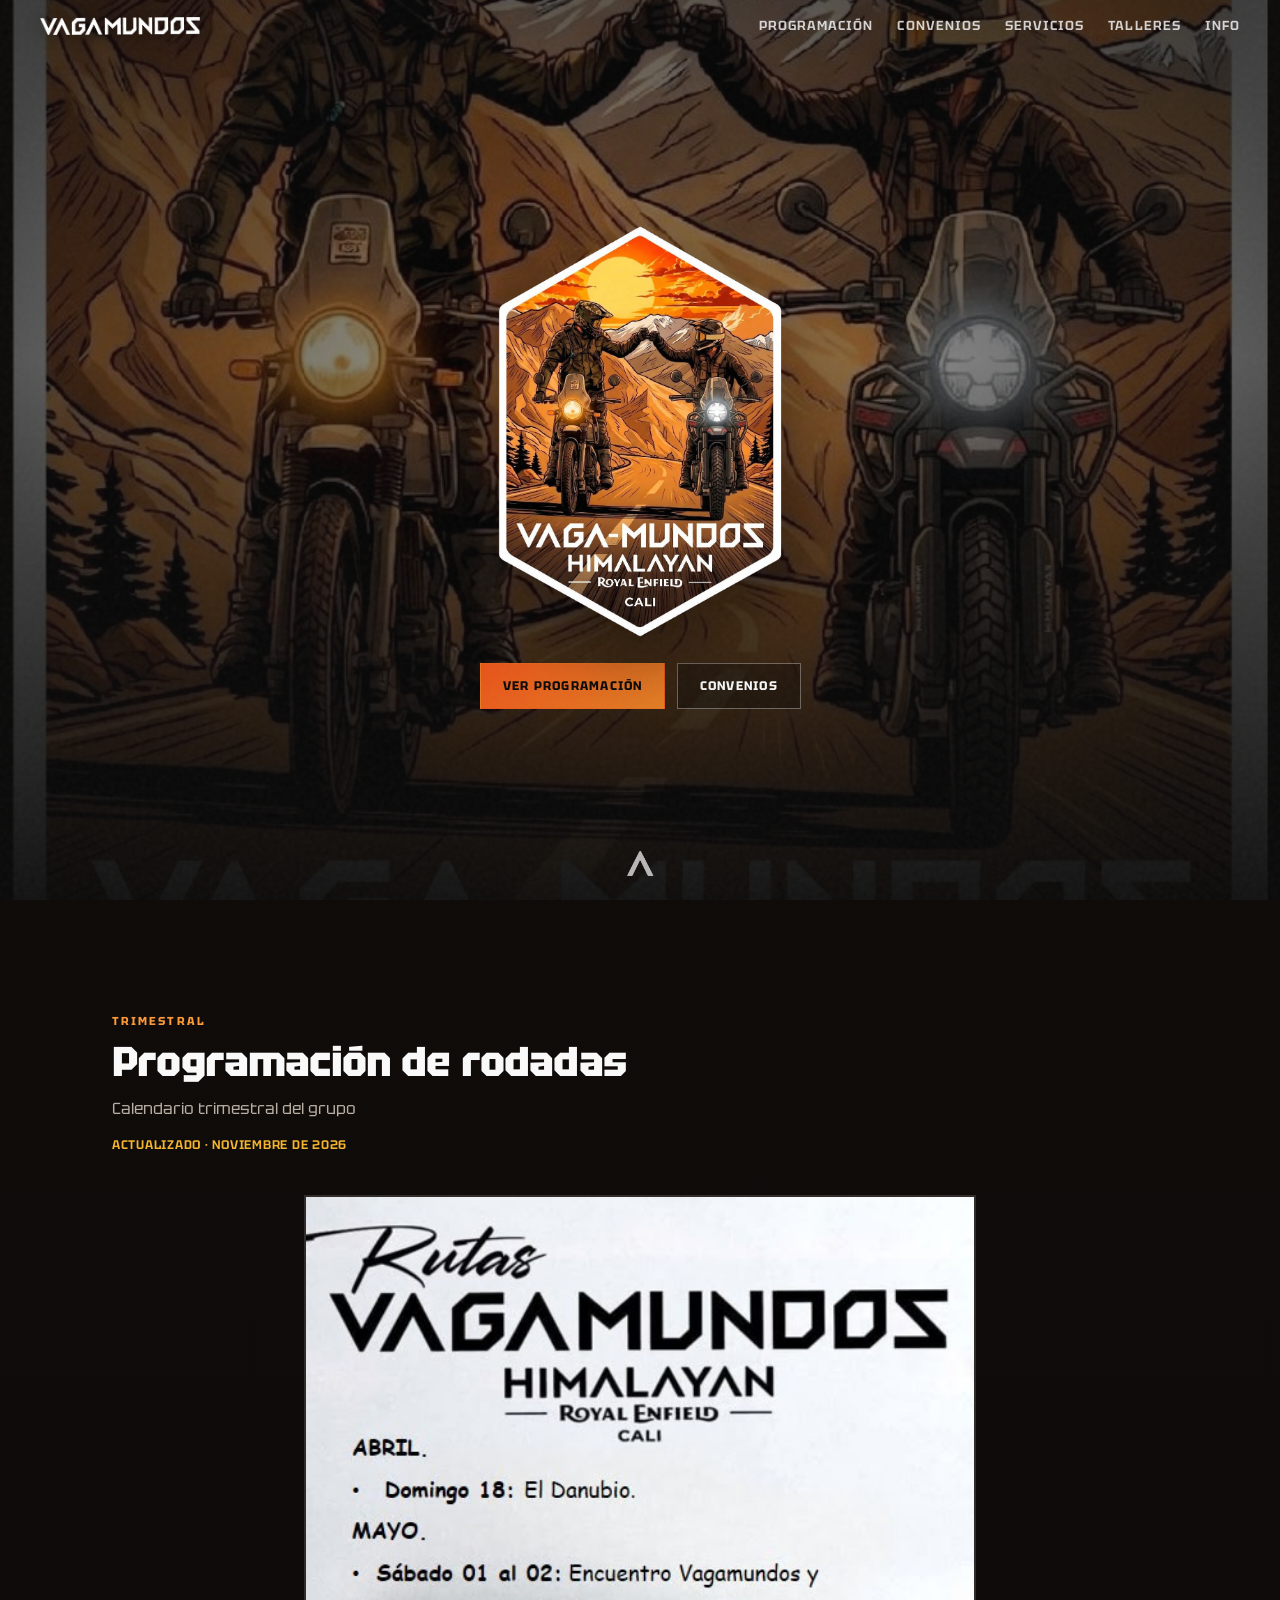
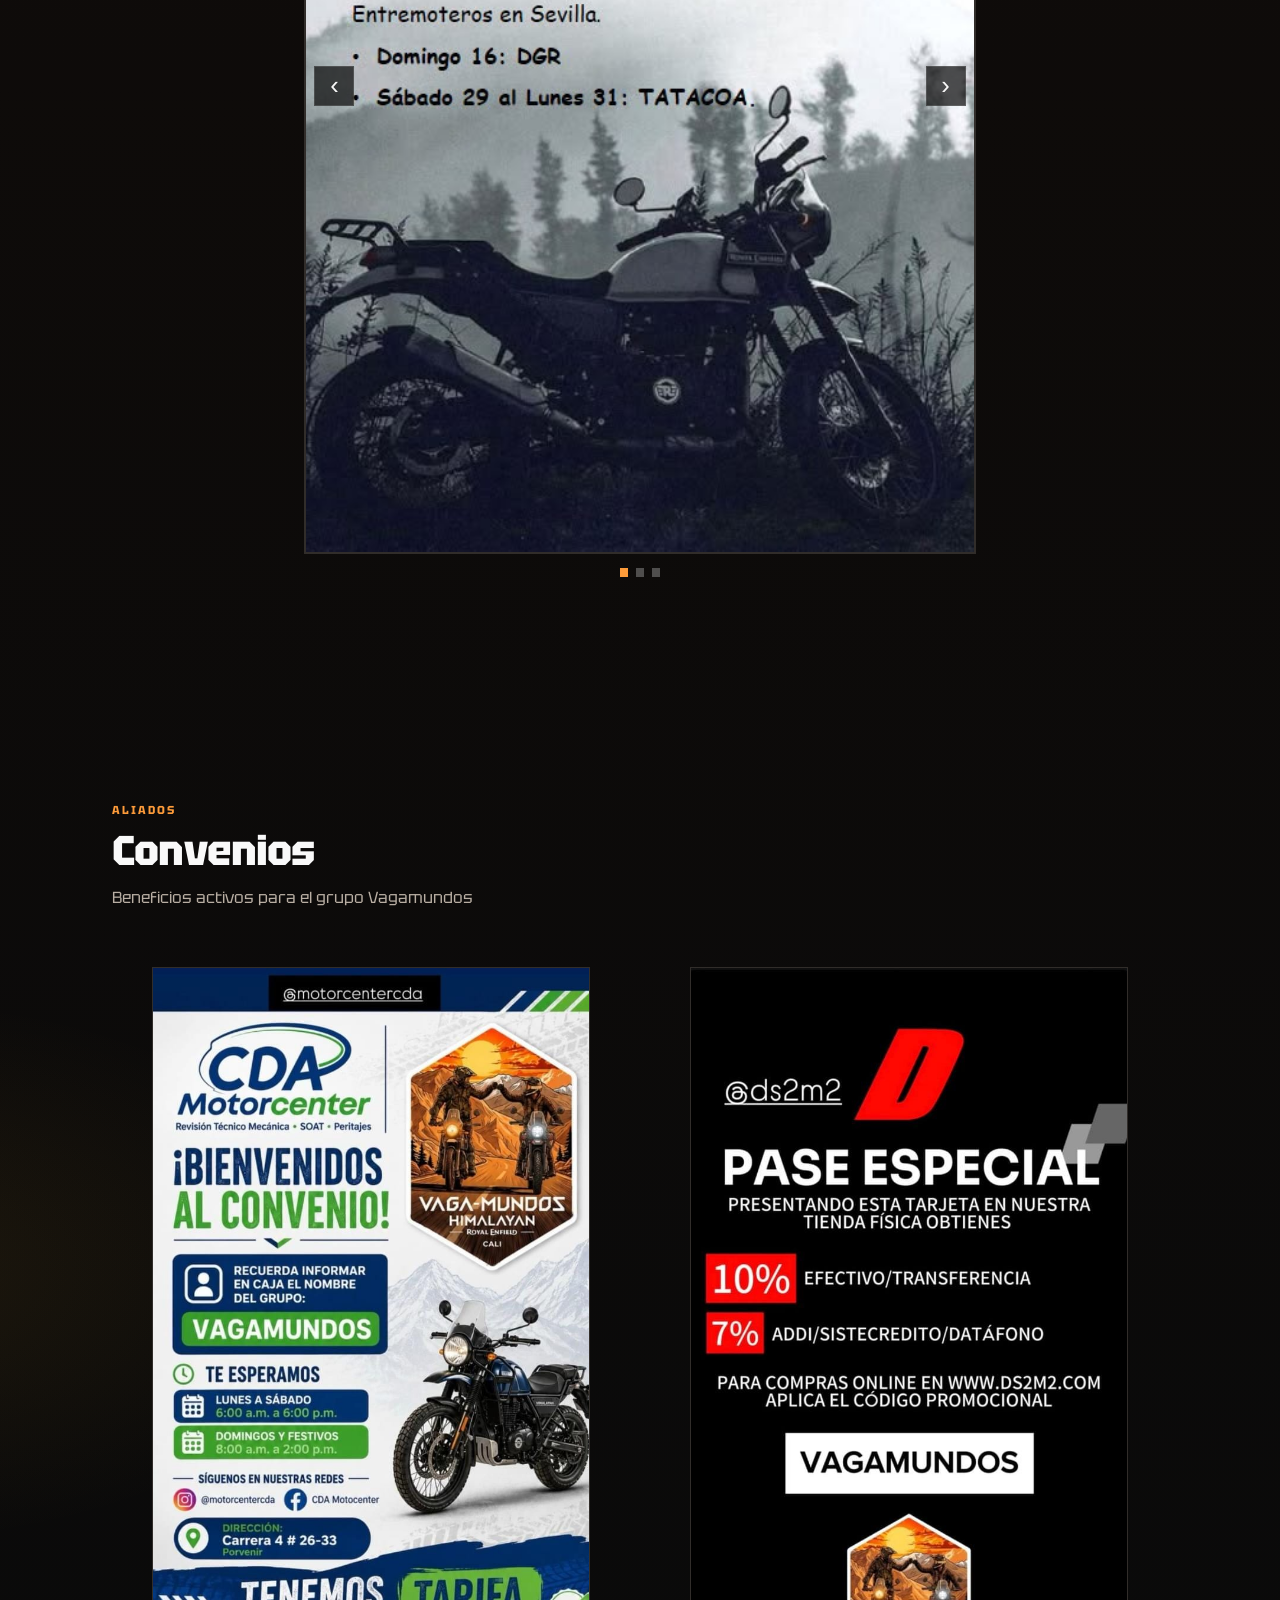
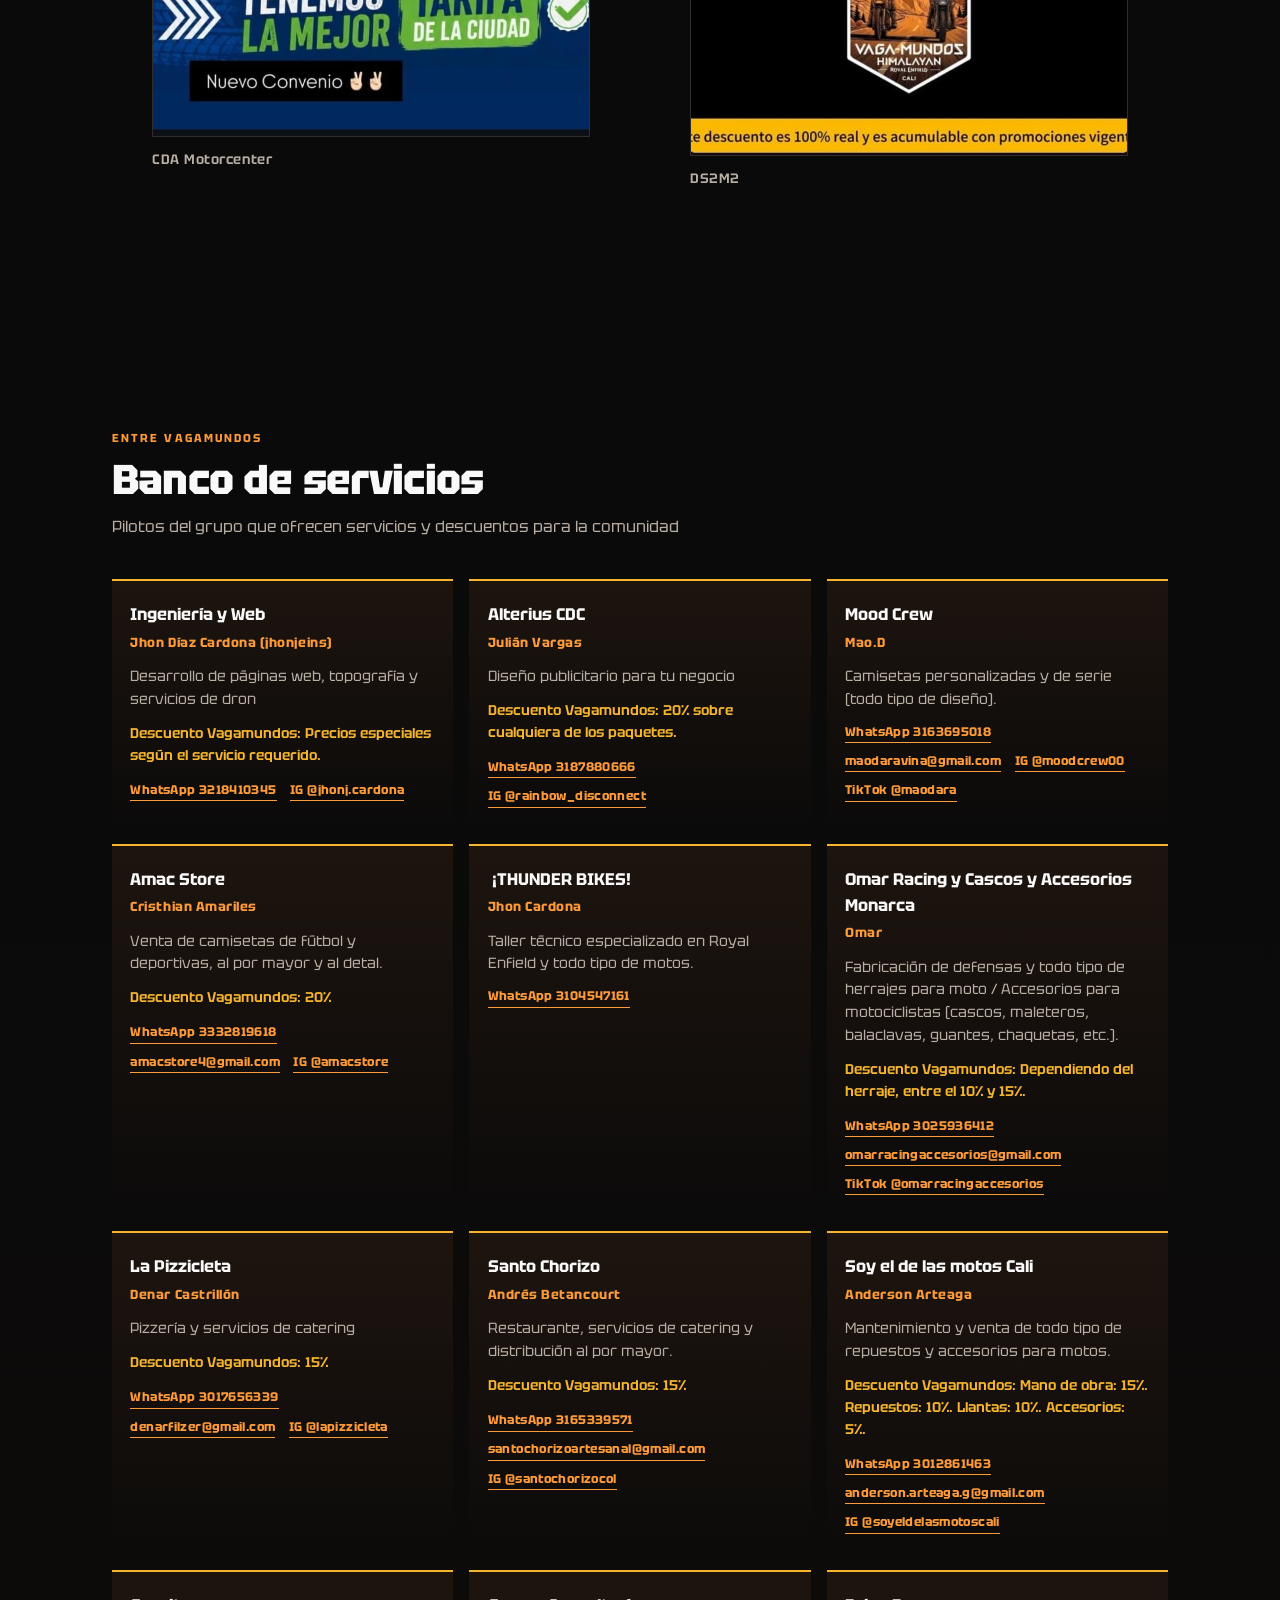
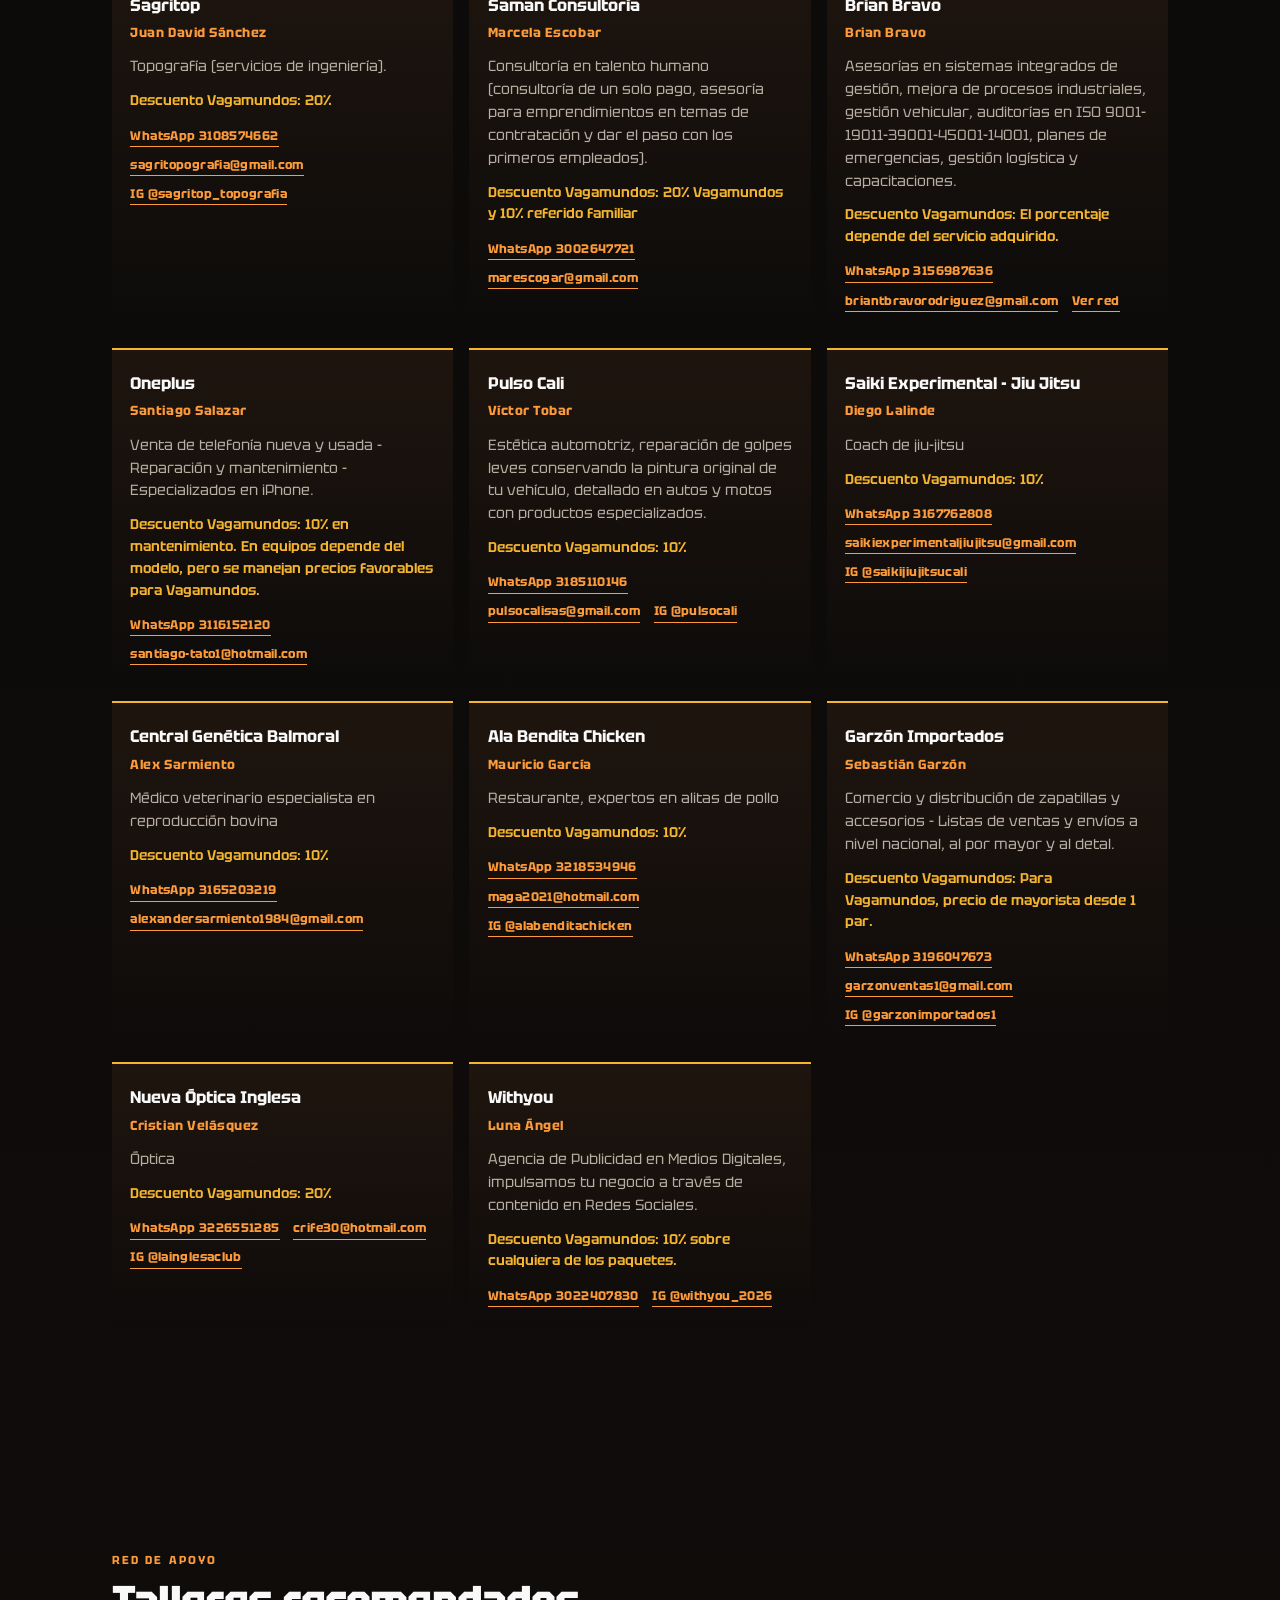
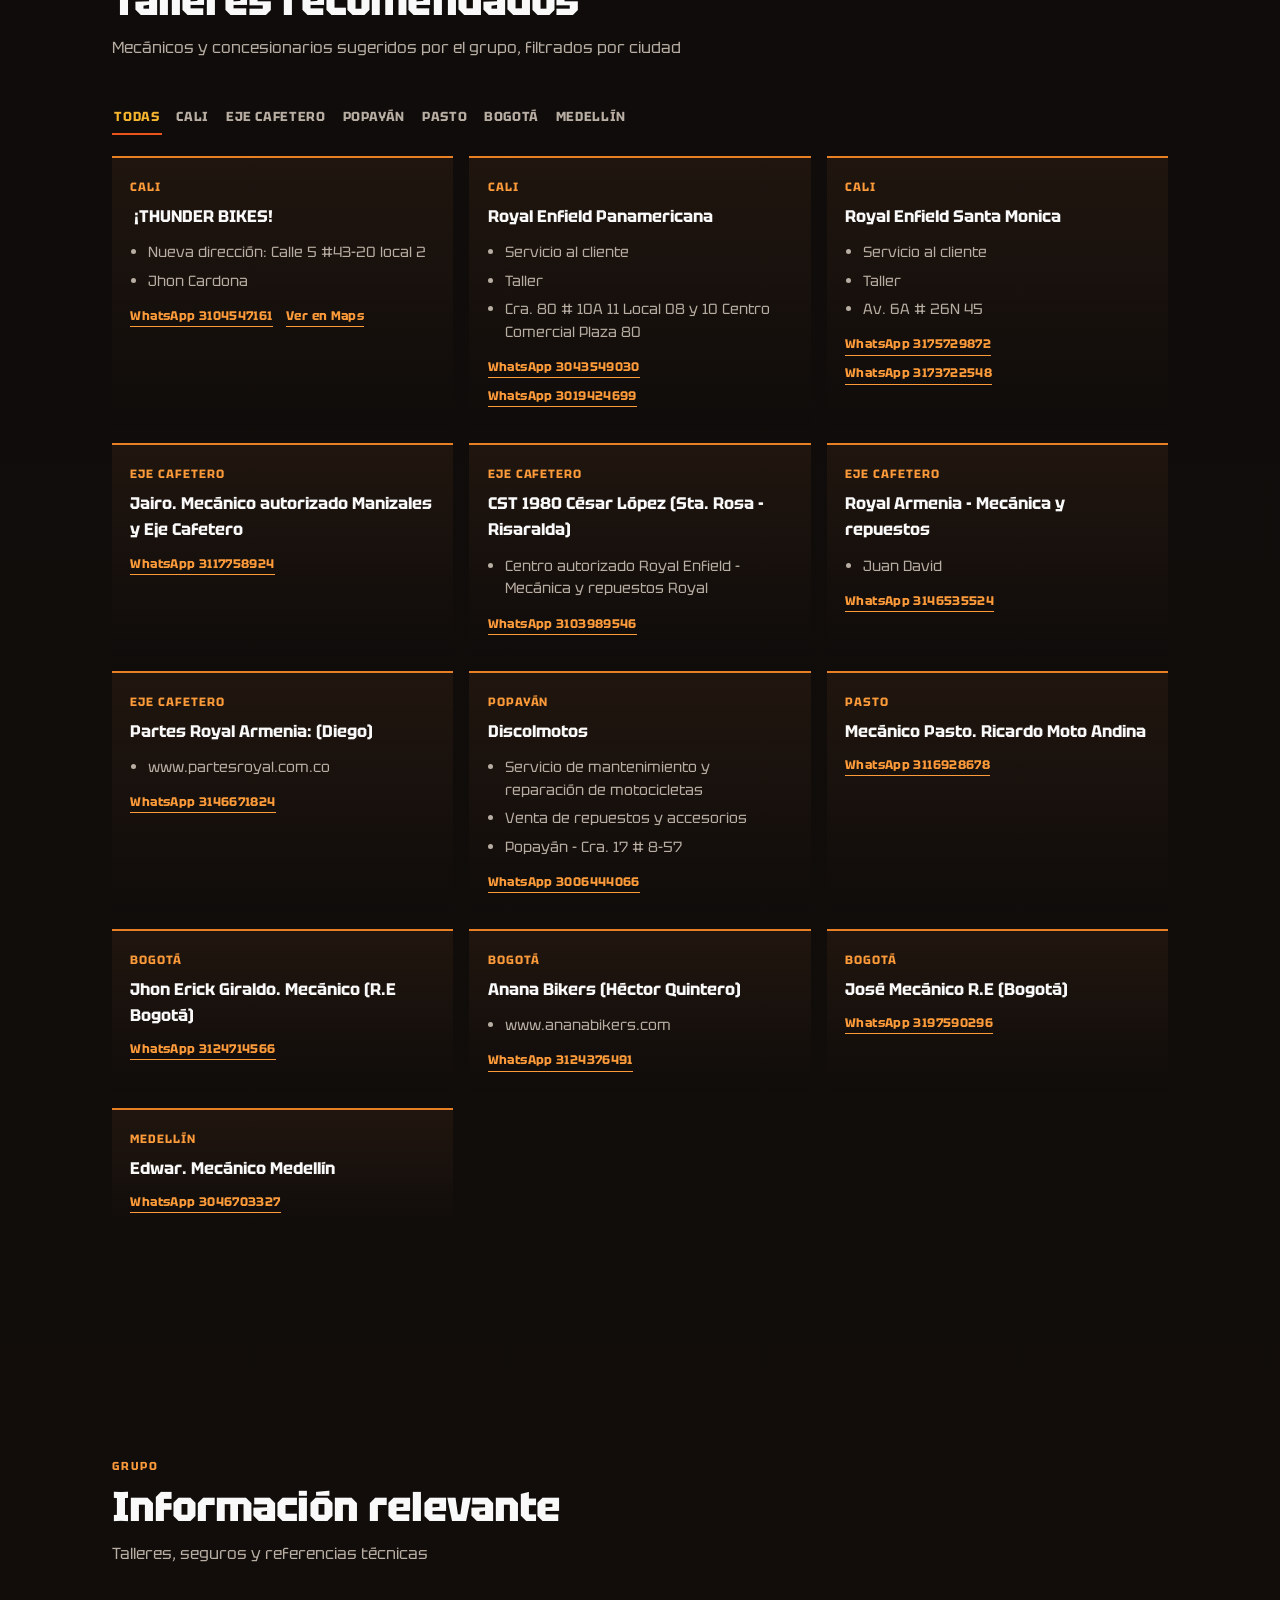
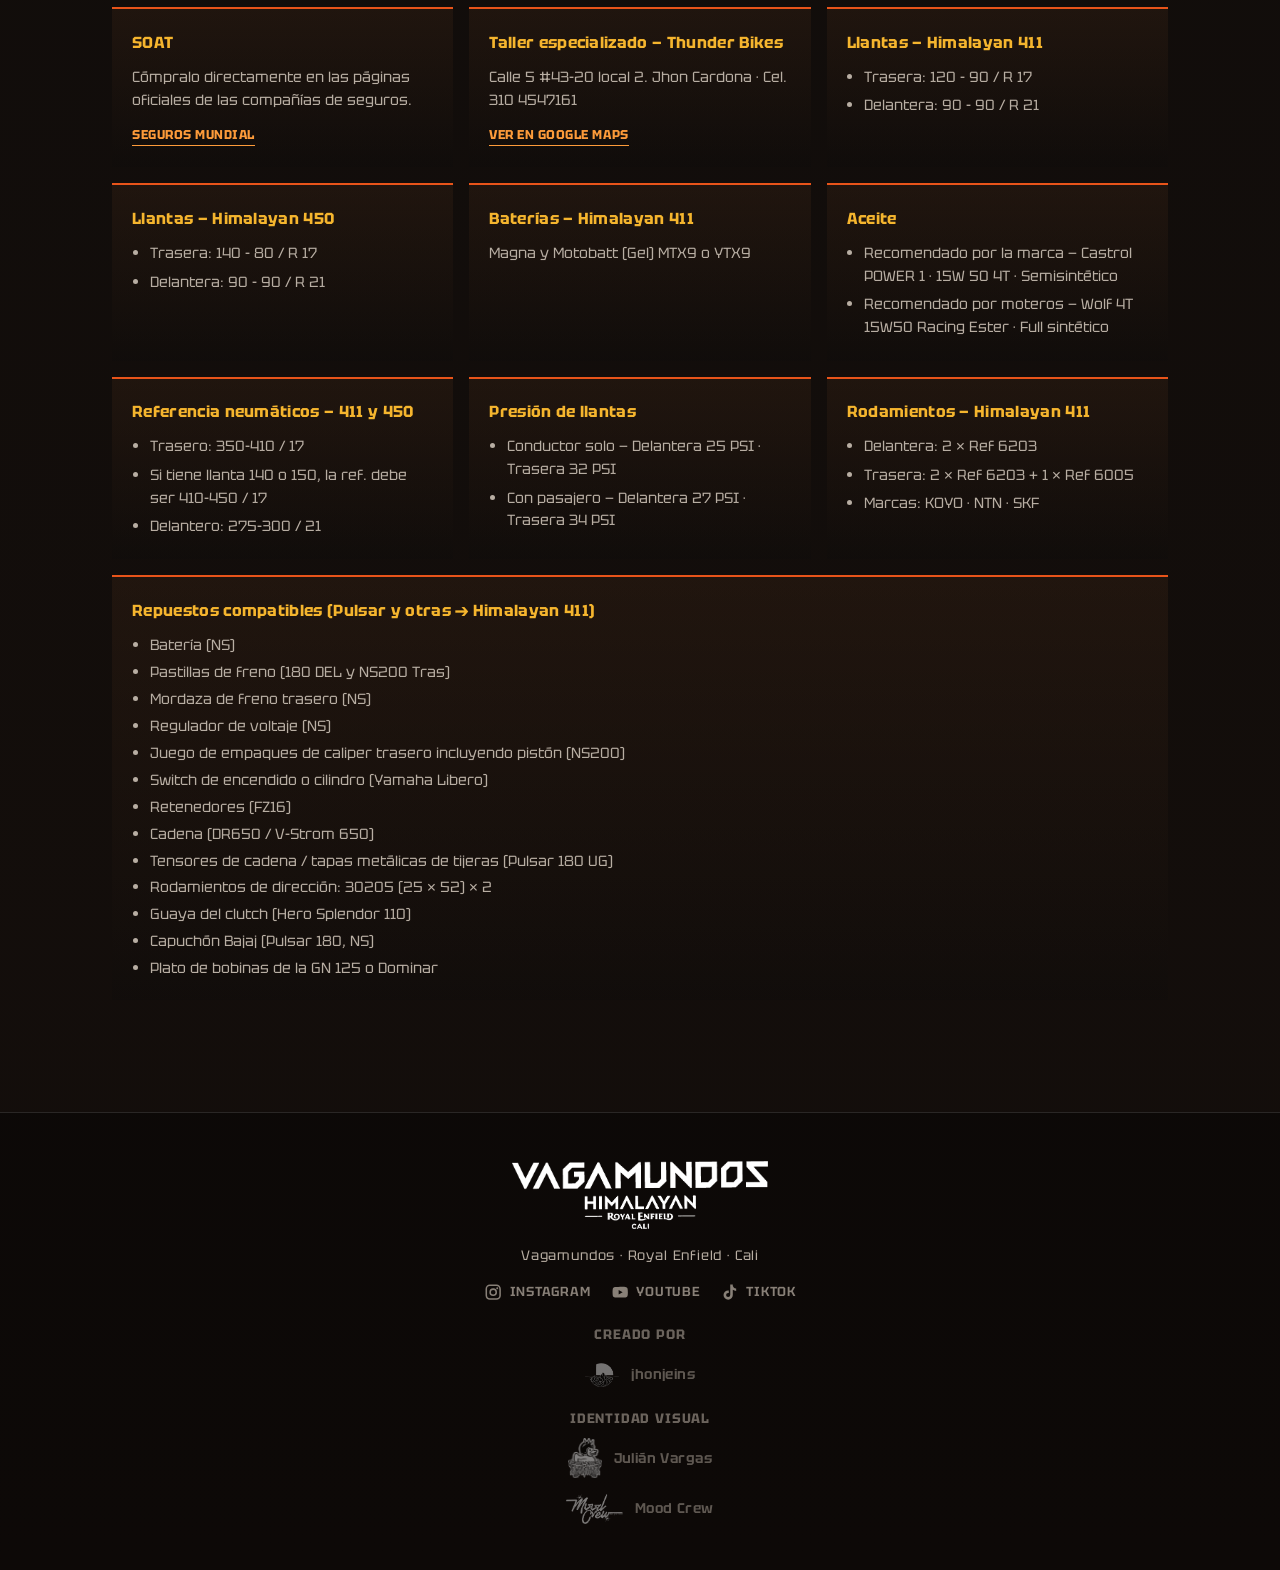
==== commit 9a28c184: "m" ====
--- a/index.html
+++ b/index.html
@@ -164,7 +164,7 @@
         <ul class="credit-list">
           <li>
             <img src="assets/logos/julian-vargas.png" alt="" class="credit-logo-julian" />
-            <span>Julian Vargas</span>
+            <span>Julián Vargas</span>
           </li>
           <li>
             <img src="assets/logos/mood-crew.png" alt="" class="credit-logo-mood" />
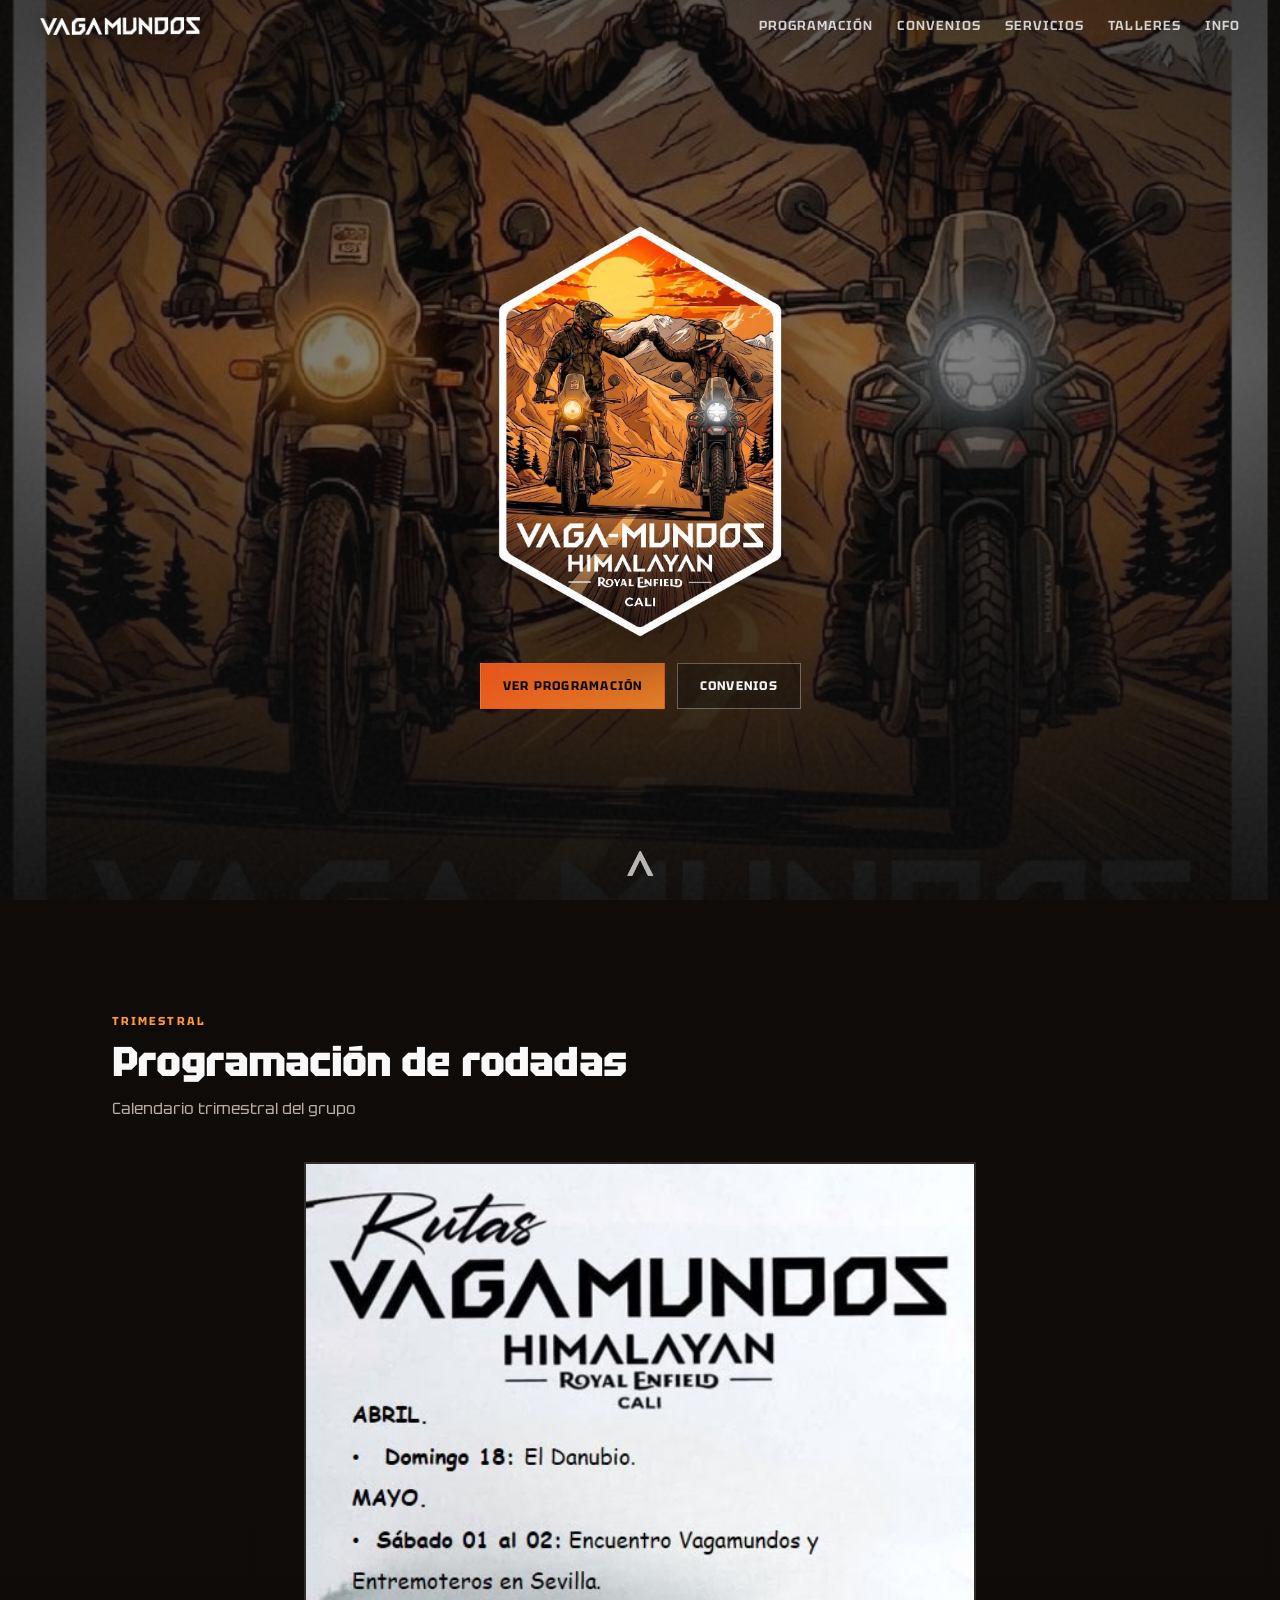
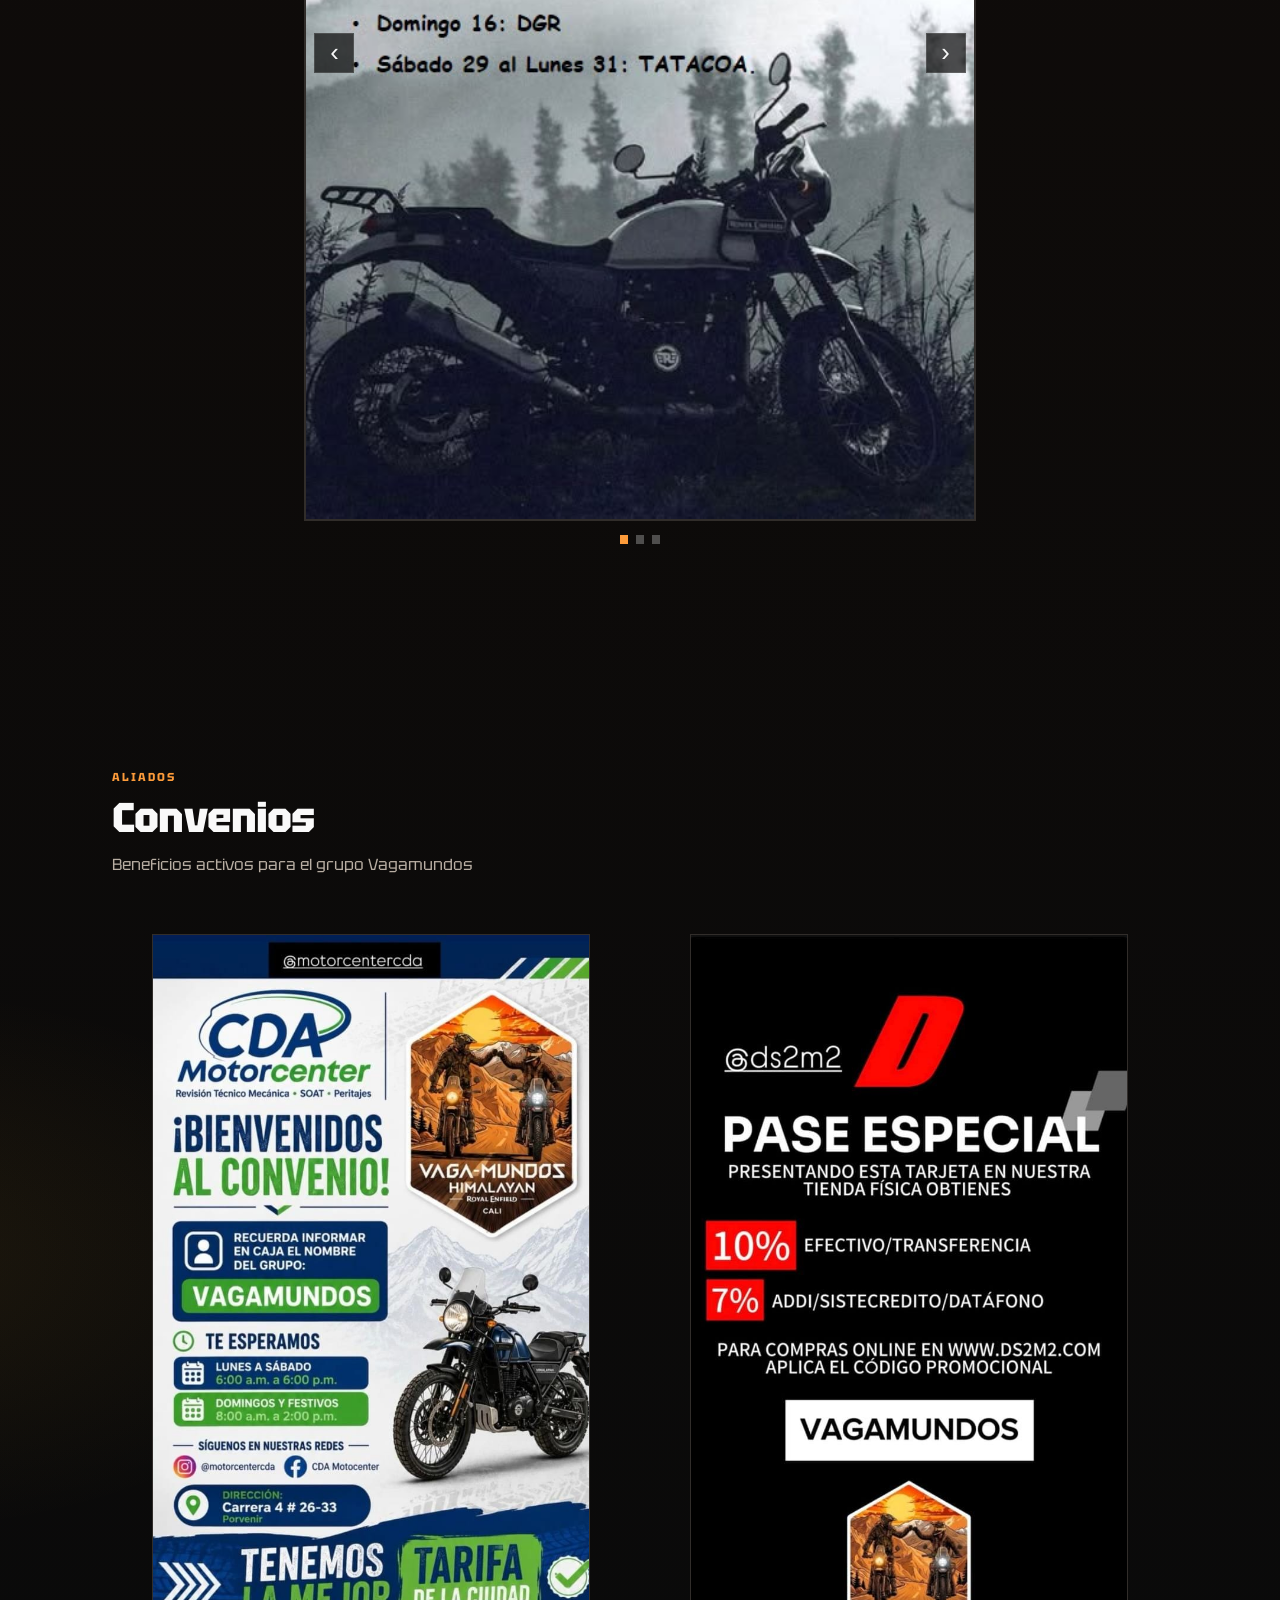
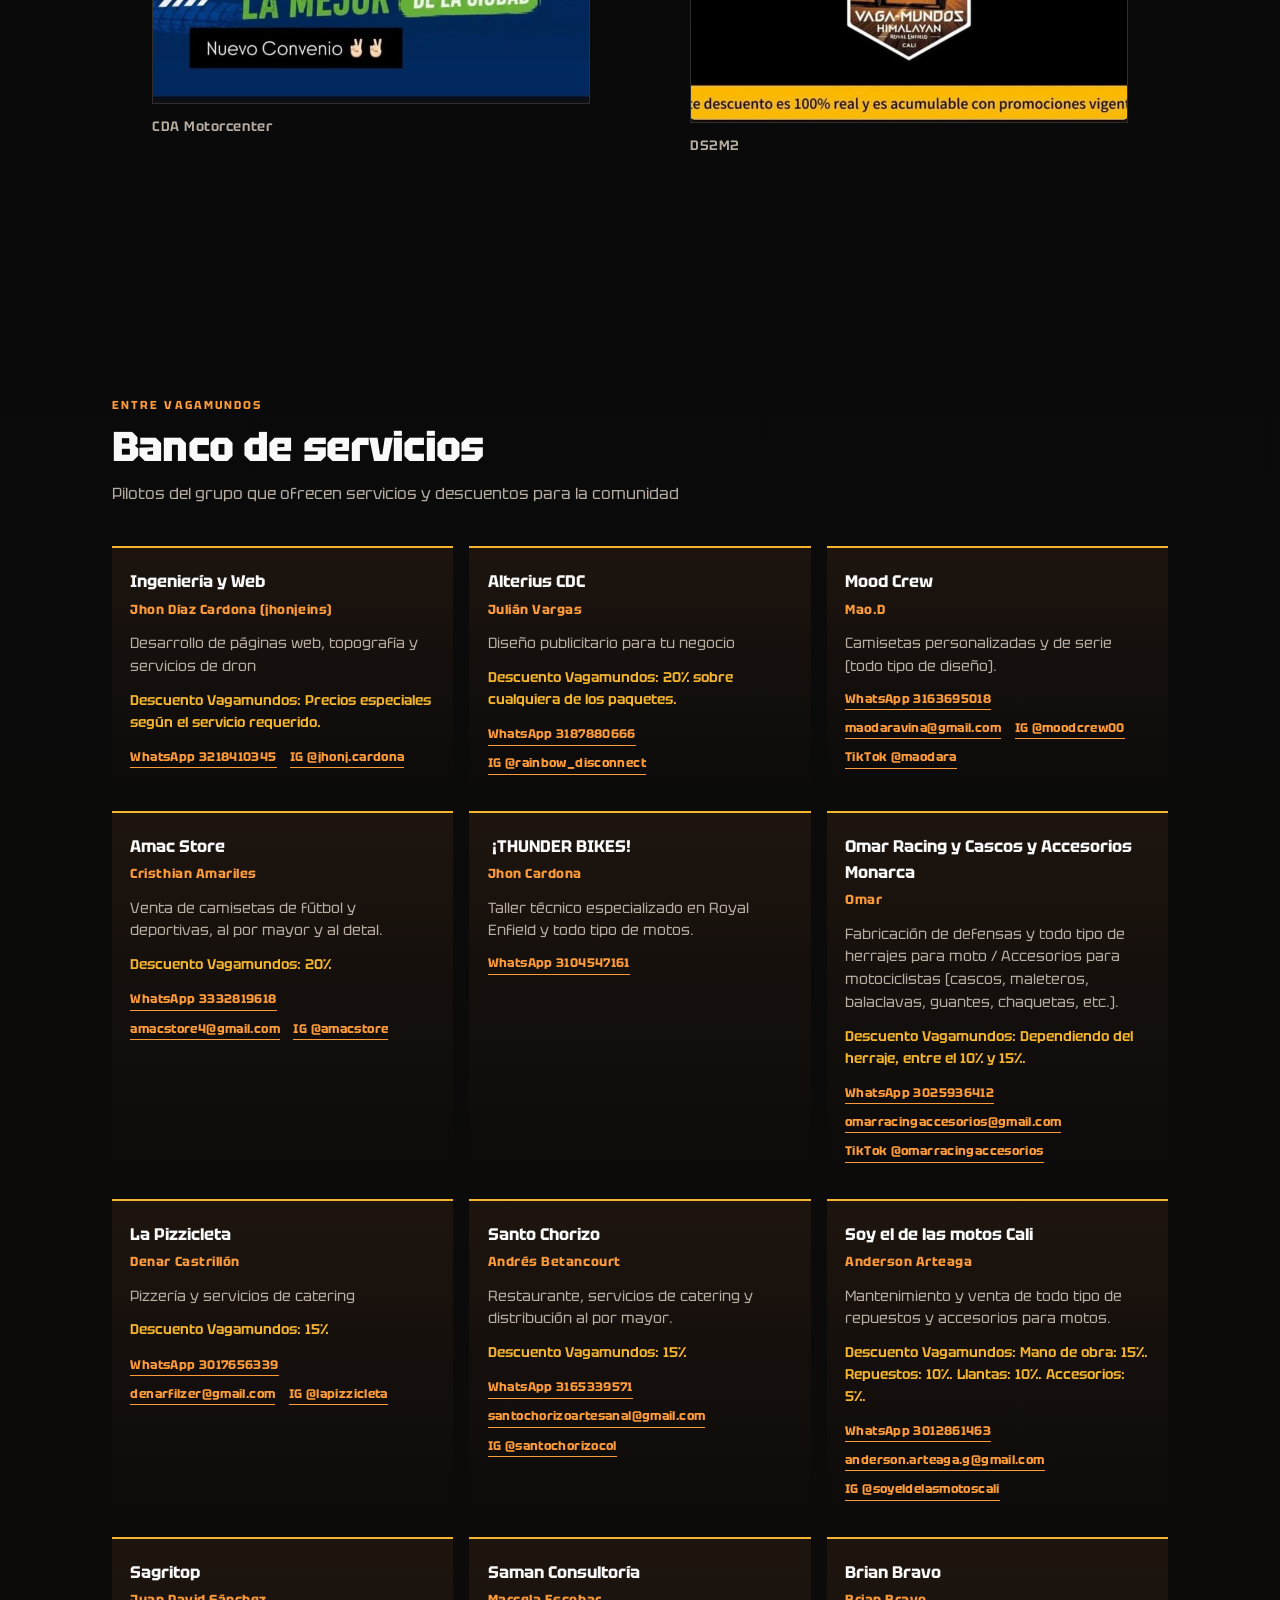
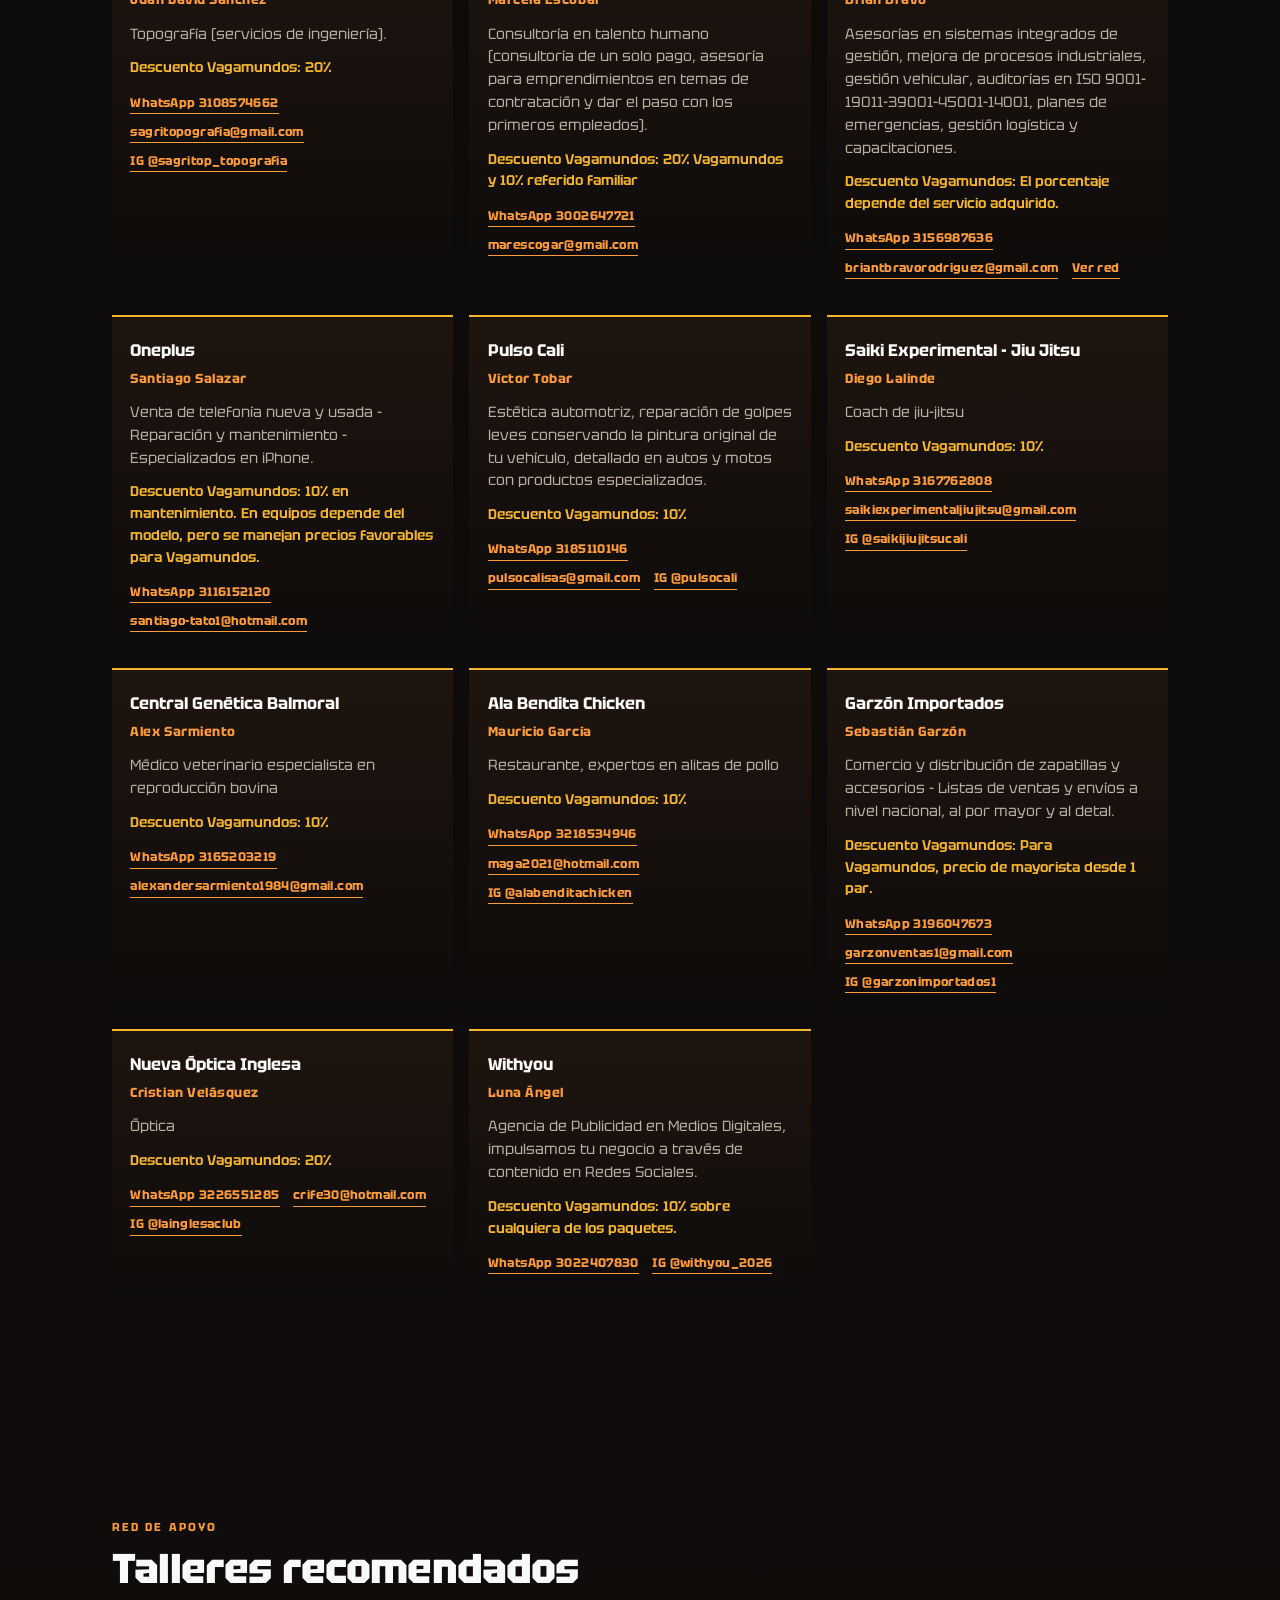
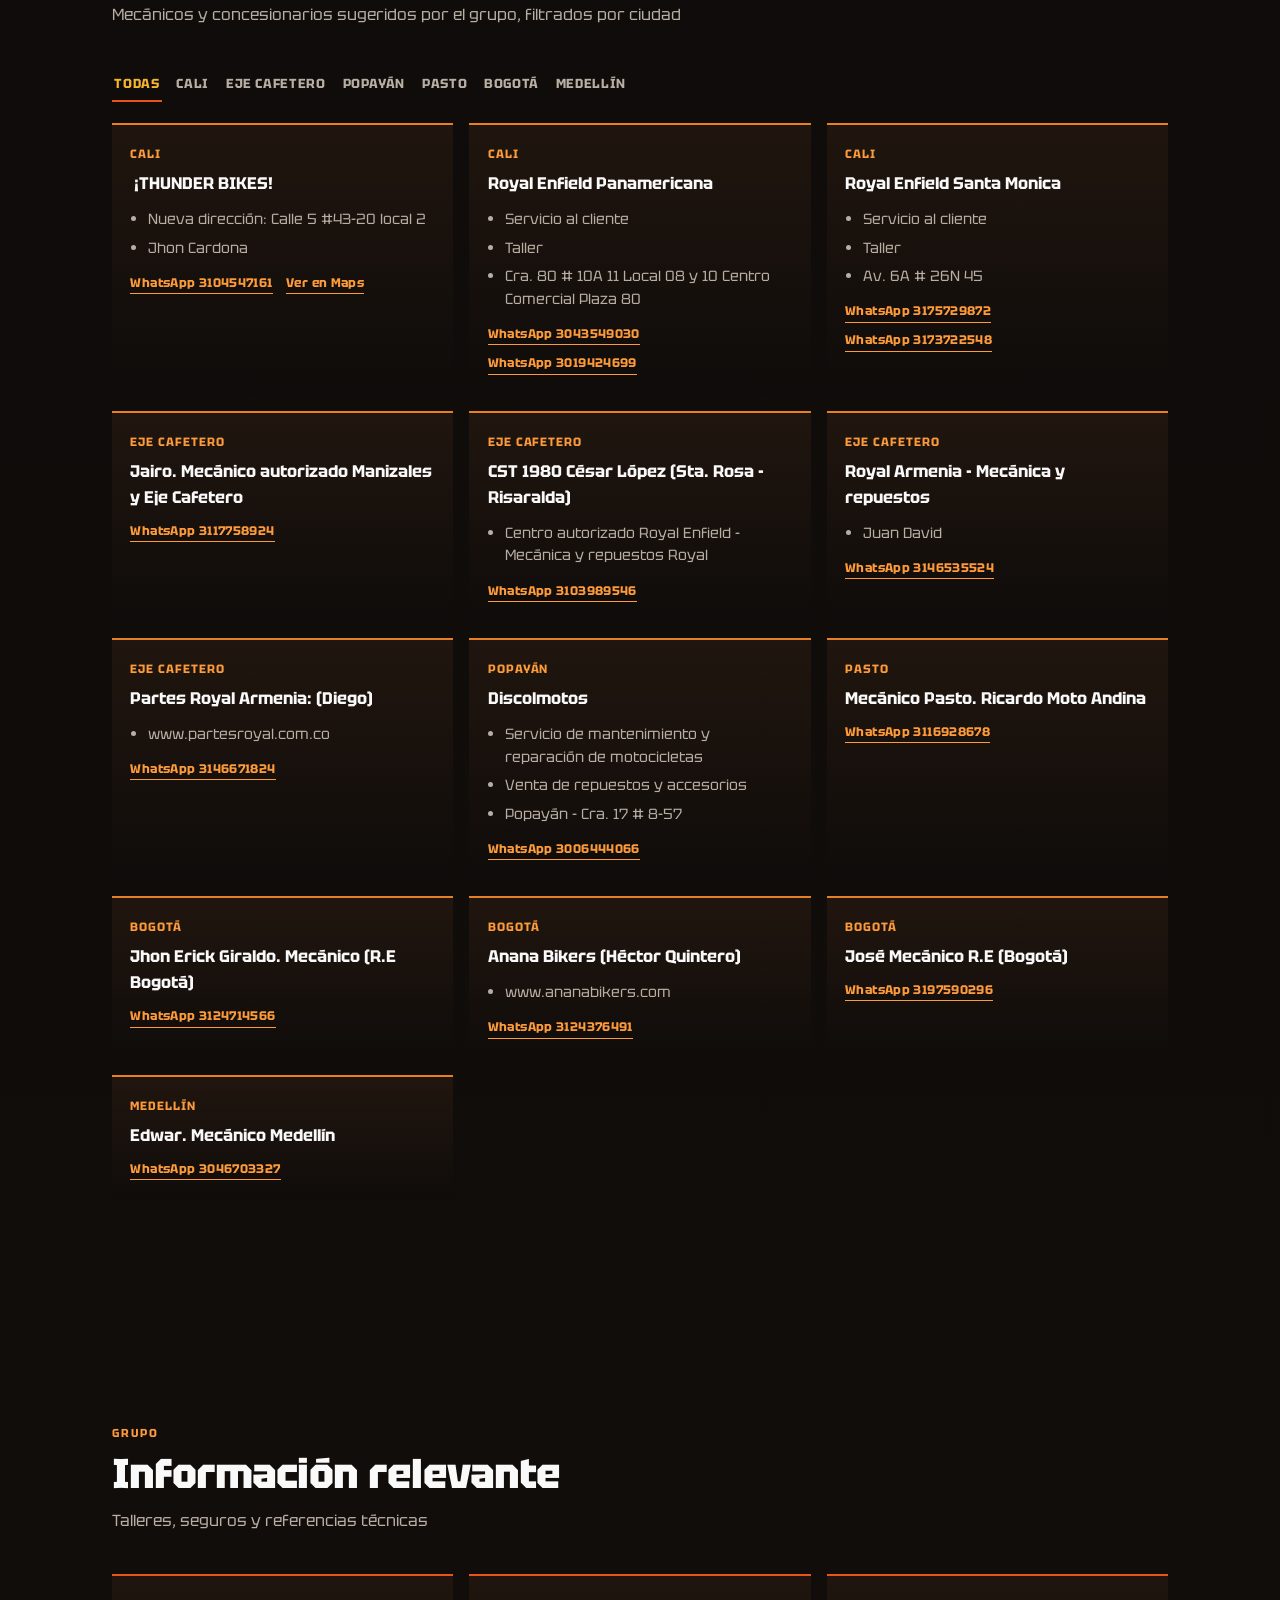
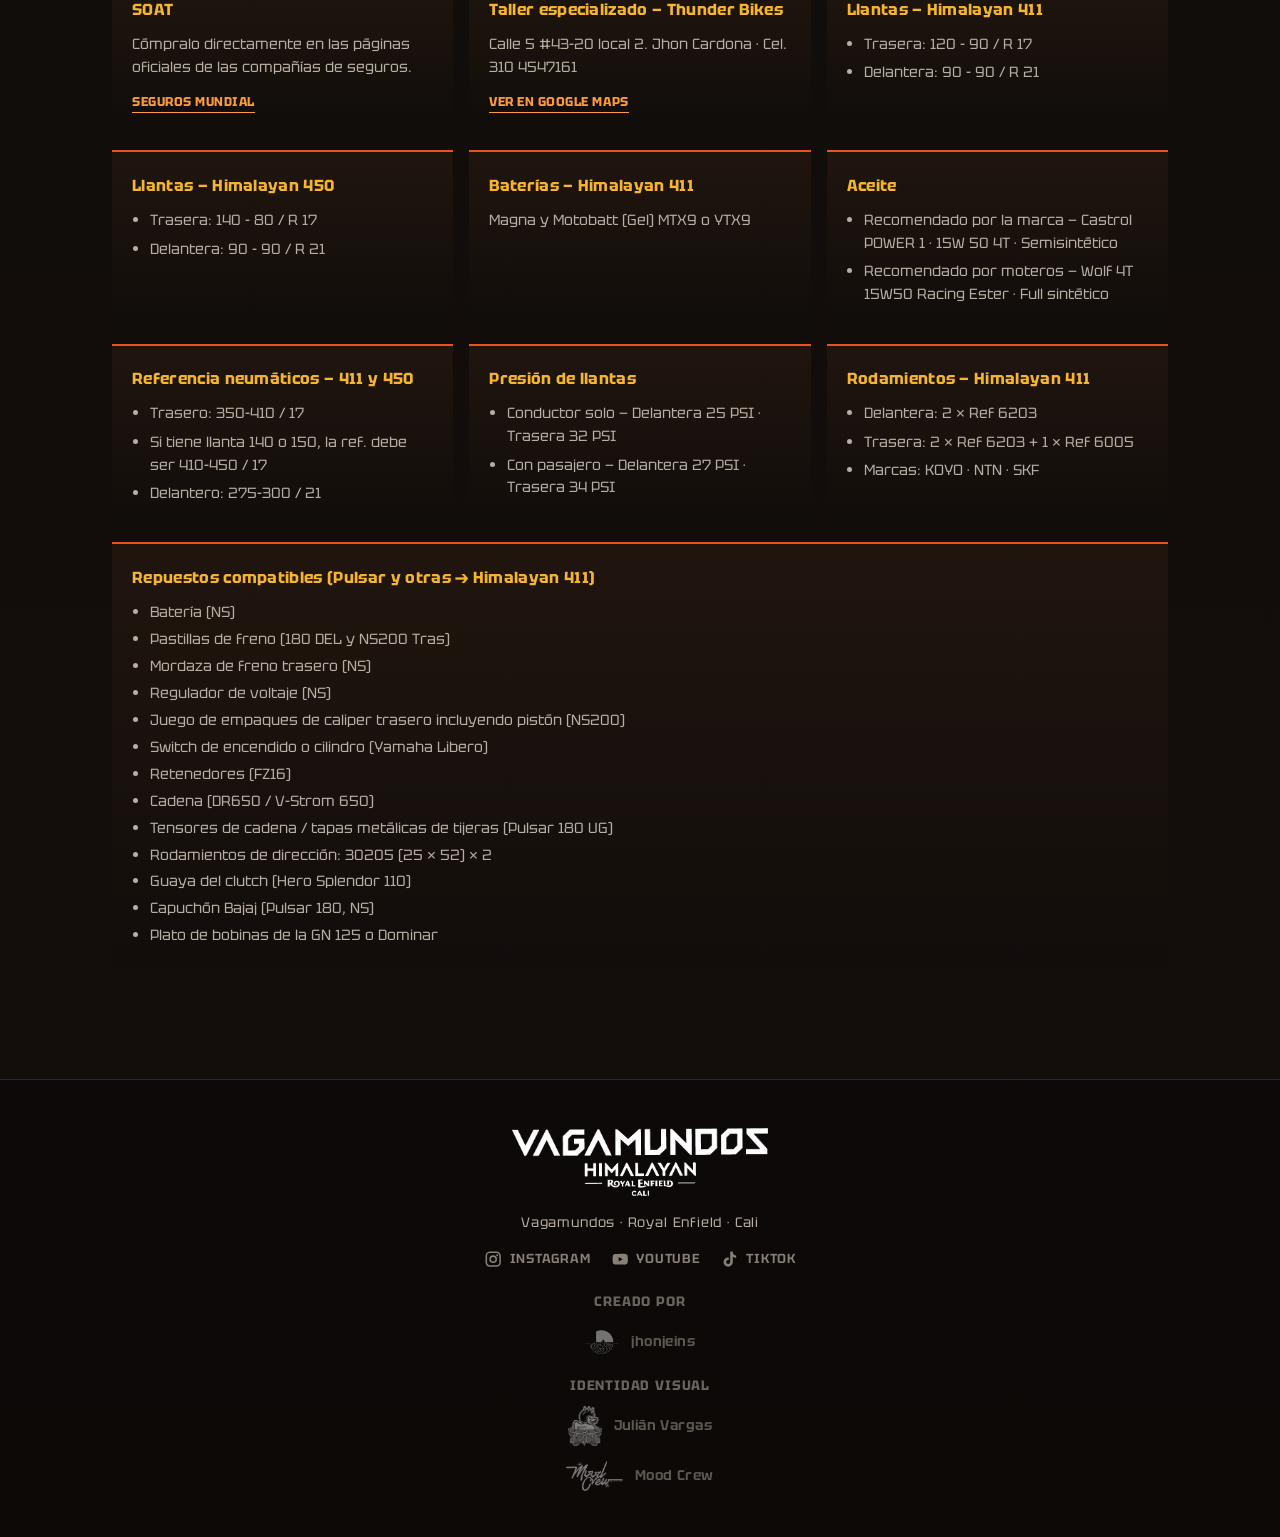
==== commit 54582336: "ajustes" ====
--- a/index.html
+++ b/index.html
@@ -61,7 +61,7 @@
         <p class="section-lead" id="prog-lead">Calendario trimestral del grupo</p>
         <p class="meta" id="prog-updated" hidden></p>
       </div>
-      <div class="programacion-gallery reveal" id="programacion-gallery"></div>
+      <div class="programacion-gallery" id="programacion-gallery"></div>
     </section>
 
     <section class="section section-convenios" id="convenios">
@@ -70,7 +70,7 @@
         <h2>Convenios</h2>
         <p class="section-lead">Beneficios activos para el grupo Vagamundos</p>
       </div>
-      <div class="convenios-grid reveal" id="convenios-grid"></div>
+      <div class="convenios-grid" id="convenios-grid"></div>
     </section>
 
     <section class="section section-coaching" id="coaching">
@@ -79,7 +79,7 @@
         <h2>Banco de servicios</h2>
         <p class="section-lead">Pilotos del grupo que ofrecen servicios y descuentos para la comunidad</p>
       </div>
-      <div class="coaching-grid reveal" id="coaching-grid"></div>
+      <div class="coaching-grid" id="coaching-grid"></div>
     </section>
 
     <section class="section section-talleres" id="talleres">
@@ -88,8 +88,8 @@
         <h2>Talleres recomendados</h2>
         <p class="section-lead">Mecánicos y concesionarios sugeridos por el grupo, filtrados por ciudad</p>
       </div>
-      <div class="talleres-toolbar reveal" id="talleres-filters" role="group" aria-label="Filtrar por ciudad"></div>
-      <div class="talleres-grid reveal" id="talleres-grid"></div>
+      <div class="talleres-toolbar" id="talleres-filters" role="group" aria-label="Filtrar por ciudad"></div>
+      <div class="talleres-grid" id="talleres-grid"></div>
     </section>
 
     <section class="section section-info" id="info">
@@ -98,7 +98,7 @@
         <h2 id="info-title">Información relevante</h2>
         <p class="section-lead" id="info-lead">Referencias útiles</p>
       </div>
-      <div class="info-grid reveal" id="info-grid"></div>
+      <div class="info-grid" id="info-grid"></div>
     </section>
   </main>
 
--- a/css/styles.css
+++ b/css/styles.css
@@ -372,7 +372,7 @@
 
 .coaching-grid {
   display: grid;
-  grid-template-columns: repeat(auto-fit, minmax(17rem, 1fr));
+  grid-template-columns: repeat(auto-fit, minmax(min(100%, 17rem), 1fr));
   gap: 1rem;
 }
 
@@ -458,7 +458,7 @@
 
 .talleres-grid {
   display: grid;
-  grid-template-columns: repeat(auto-fit, minmax(17rem, 1fr));
+  grid-template-columns: repeat(auto-fit, minmax(min(100%, 17rem), 1fr));
   gap: 1rem;
 }
 
@@ -512,7 +512,7 @@
 
 .convenios-grid {
   display: grid;
-  grid-template-columns: repeat(auto-fit, minmax(16rem, 1fr));
+  grid-template-columns: repeat(auto-fit, minmax(min(100%, 16rem), 1fr));
   gap: 1.25rem;
 }
 
